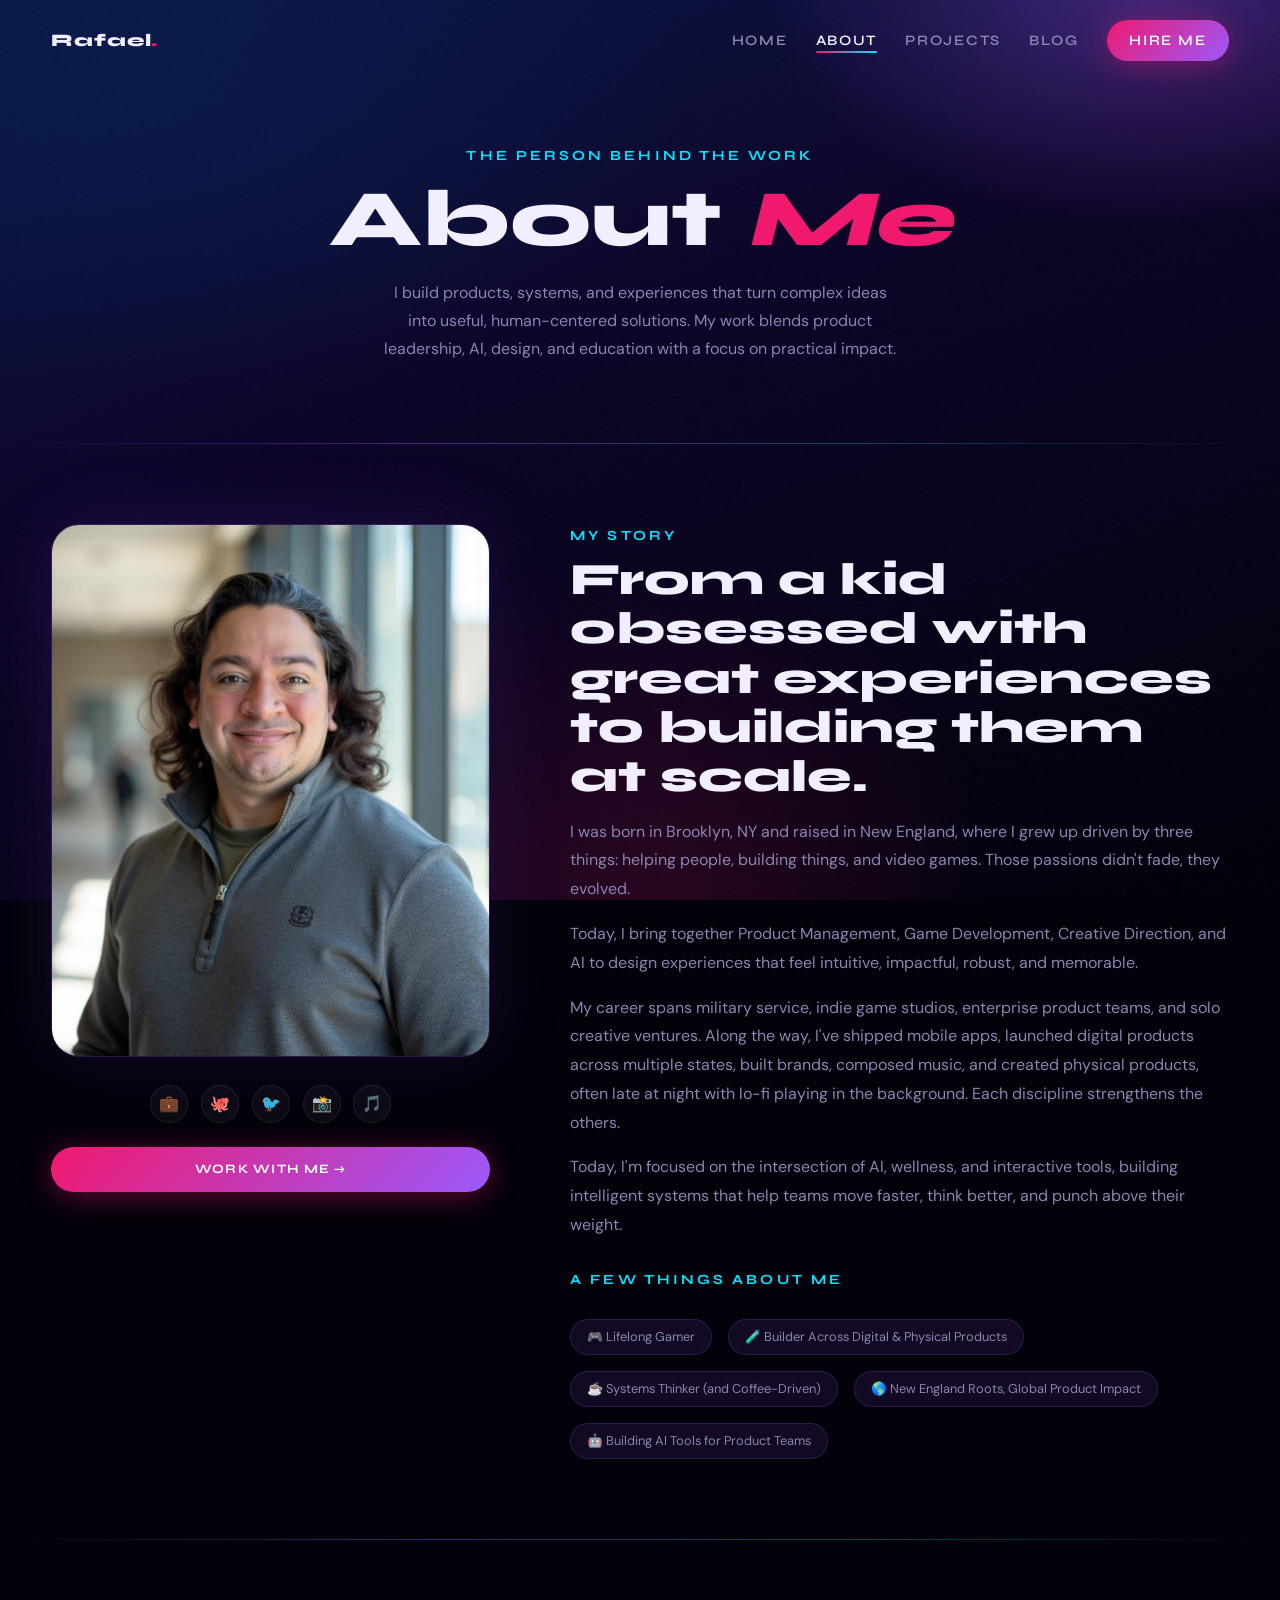
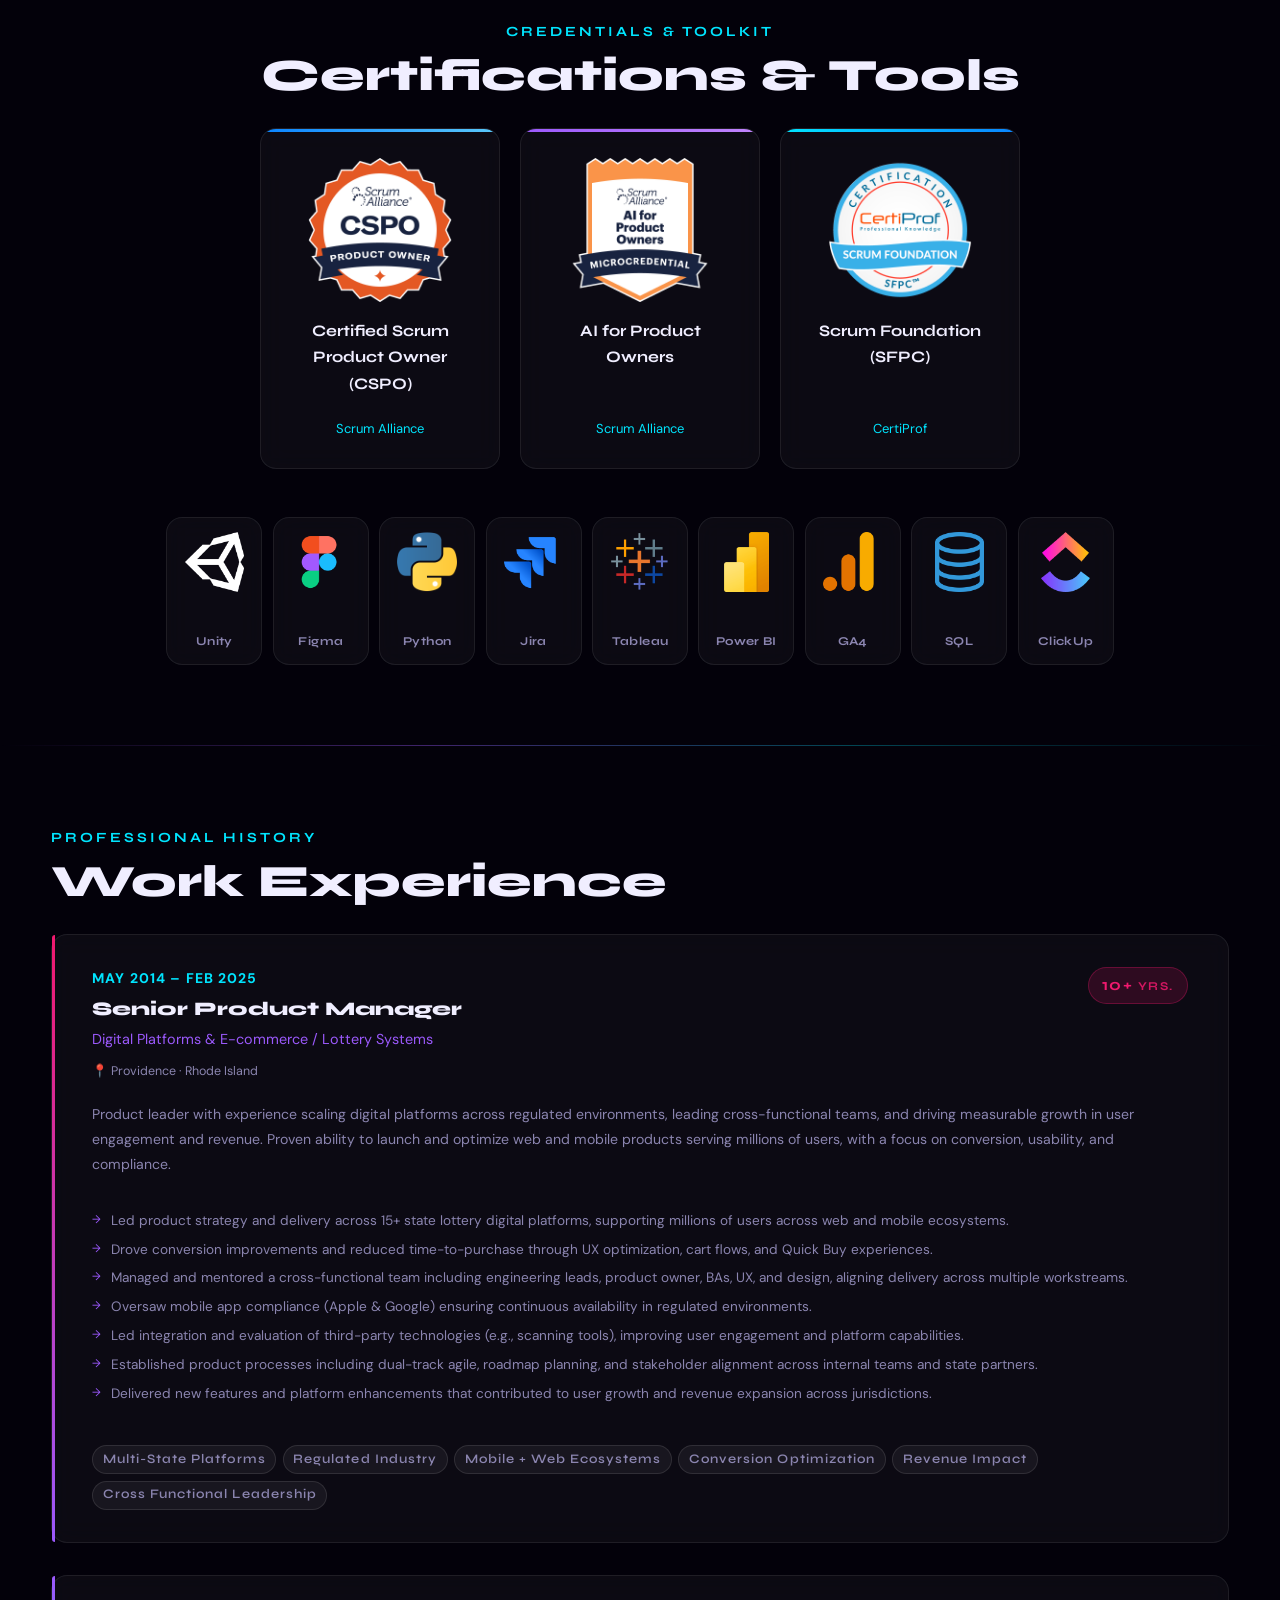
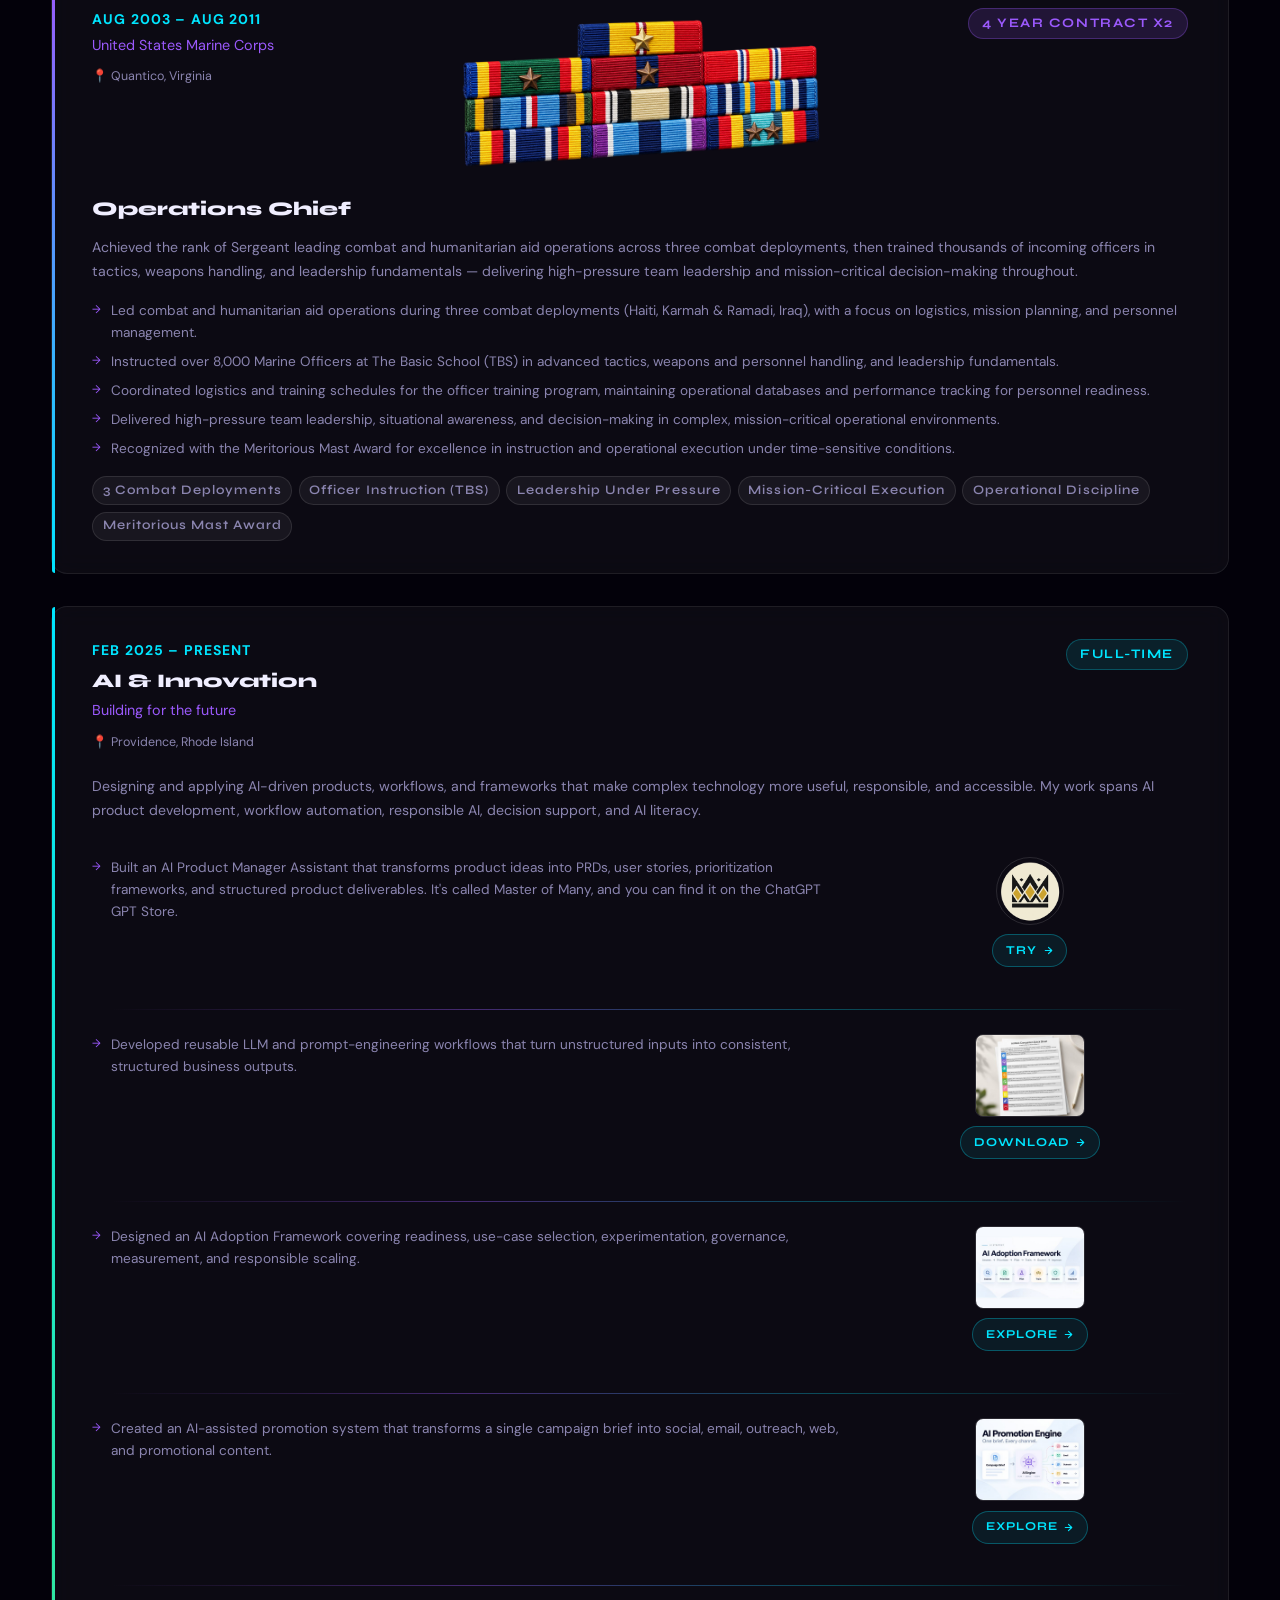
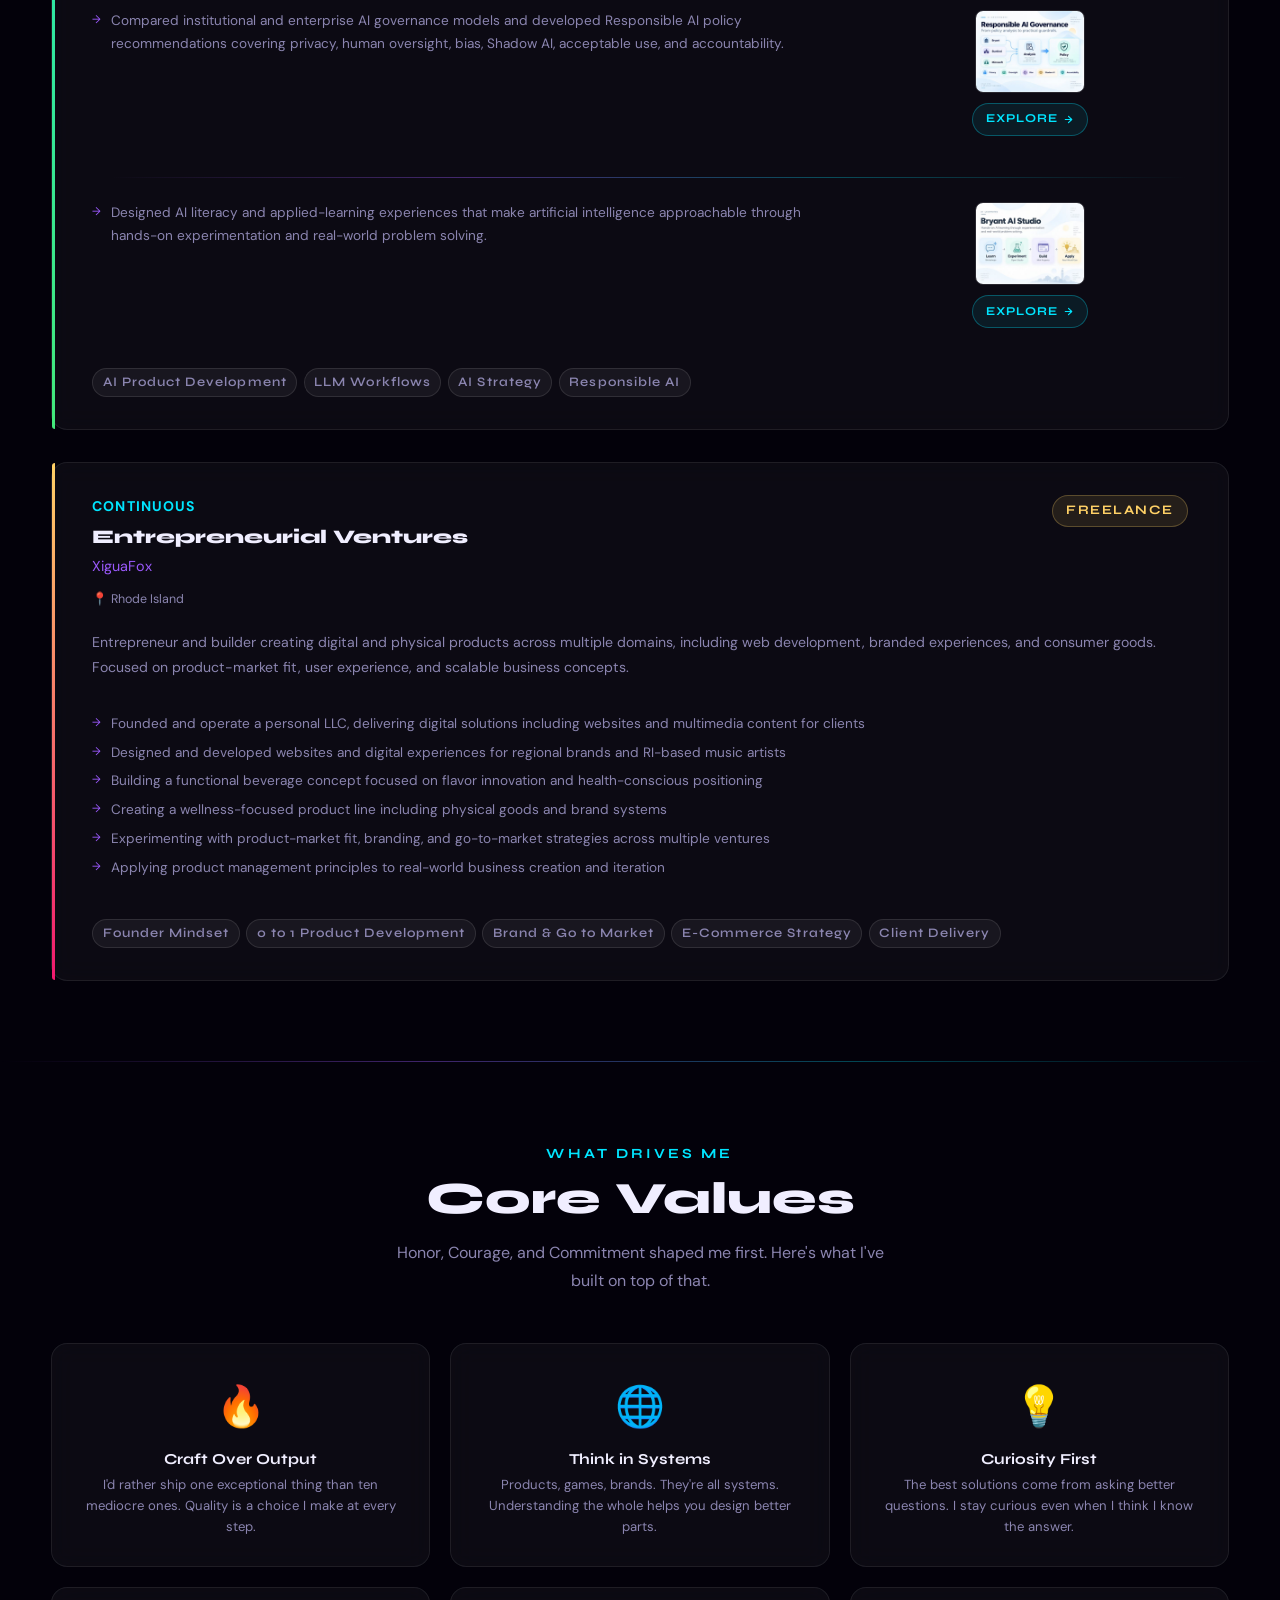
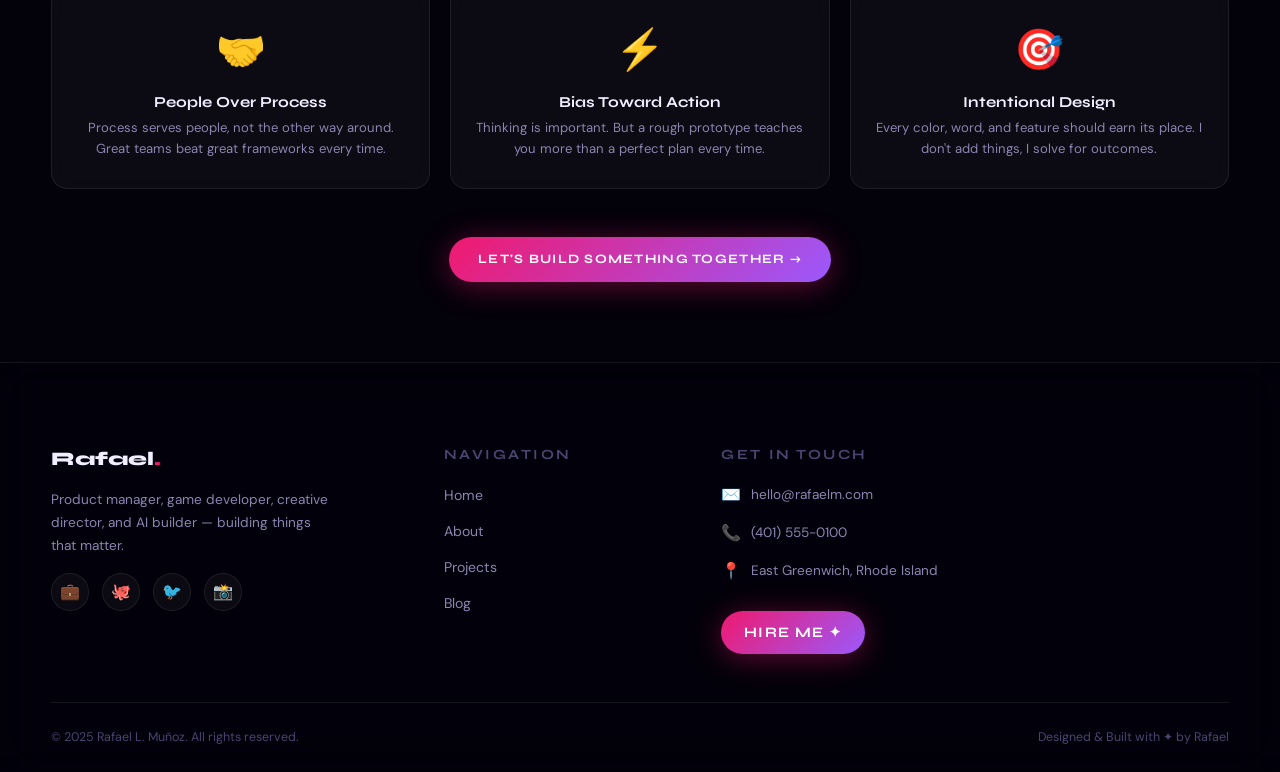
==== about.html @ 37398525 "About page: add Bryant AI Studio thumbnail to the final AI & Innovation bullet Completes the visual " ====
<!DOCTYPE html>
<html lang="en">
<head>
  <meta charset="UTF-8" />
  <meta name="viewport" content="width=device-width, initial-scale=1.0" />
  <title>About — Rafael L. Muñoz</title>
  <link rel="preconnect" href="https://fonts.googleapis.com" />
  <link rel="preconnect" href="https://fonts.gstatic.com" crossorigin />
  <link rel="stylesheet" href="styles.css" />
  <style>
    /* ── Bio layout ───────────────────────────────────────── */
    .bio-grid {
      display: grid;
      grid-template-columns: 1fr 1.5fr;
      gap: var(--sp-xl);
      align-items: start;
    }
    .bio-sticky { position: sticky; top: 100px; }
    .bio-photo {
      border-radius: var(--radius-lg);
      overflow: hidden;
      border: 1px solid rgba(155,89,252,0.25);
      box-shadow: 0 0 80px rgba(155,89,252,0.12);
      margin-bottom: var(--sp-md);
    }
    .bio-photo img { width: 100%; object-fit: cover; display: block; }
    .bio-social { display: flex; gap: .8rem; justify-content: center; flex-wrap: wrap; }

    /* ── Values grid ─────────────────────────────────────── */
    .values-grid {
      display: grid;
      grid-template-columns: repeat(3, 1fr);
      gap: 1.25rem;
      margin-top: var(--sp-lg);
    }
    .value-card {
      background: var(--card-bg);
      border: 1px solid var(--card-border);
      border-radius: var(--radius-md);
      padding: 1.8rem 1.5rem;
      text-align: center;
      backdrop-filter: blur(12px);
      transition: all var(--transition);
    }
    .value-card:hover {
      transform: translateY(-6px);
      border-color: rgba(0,229,255,0.3);
      box-shadow: 0 20px 50px rgba(0,0,0,0.35);
    }
    .value-icon  { font-size: 2.5rem; margin-bottom: .75rem; display: block; }
    .value-title { font-family: var(--font-display); font-size: .95rem; font-weight: 700; margin-bottom: .4rem; }
    .value-desc  { font-size: .82rem; color: var(--text-muted); line-height: 1.6; }

    /* ── Fun facts ───────────────────────────────────────── */
    .facts-row { display: flex; gap: 1rem; flex-wrap: wrap; margin-top: var(--sp-md); }
    .fact-pill {
      display: inline-flex; align-items: center; gap: .5rem;
      background: rgba(155,89,252,0.1); border: 1px solid rgba(155,89,252,0.2);
      border-radius: var(--radius-xl); padding: .4rem 1rem;
      font-size: .8rem; color: var(--text-muted); transition: all var(--transition);
    }
    .fact-pill:hover { background: rgba(155,89,252,0.2); color: var(--text-primary); transform: translateY(-2px); }

    /* ── Experience cards ────────────────────────────────── */
    .exp-list { display: flex; flex-direction: column; gap: 2rem; }
    .exp-card {
      background: var(--card-bg); border: 1px solid var(--card-border);
      border-radius: var(--radius-md); padding: 2rem 2.5rem;
      backdrop-filter: blur(12px); transition: all var(--transition);
      display: grid; grid-template-columns: 1fr; gap: 1rem;
      position: relative;
    }
    .exp-card::before {
      content: '';
      position: absolute; left: 0; top: 0; bottom: 0; width: 3px;
      background: var(--exp-accent, linear-gradient(to bottom, var(--accent-violet), var(--accent-cyan)));
      border-radius: 3px 0 0 3px;
    }
    .exp-card:hover { transform: translateX(8px); border-color: rgba(155,89,252,.35); box-shadow: 0 16px 50px rgba(0,0,0,.4); }
    /* Operations Chief card only: period/company/location, the ribbon
       rack photo, and the term pill sit in one 3-column row (all top-
       aligned) so the ribbon image nests tightly between the two text
       corners instead of floating in its own full-width row with empty
       space around it. Role/desc/bullets/tags follow below, full width. */
    .exp-meta-top {
      grid-column: 1 / -1;
      display: grid; grid-template-columns: 1fr auto 1fr;
      align-items: flex-start; gap: 1.5rem;
    }
    .exp-meta-top .exp-meta-left { gap: .2rem; }
    .exp-meta-top .exp-military-image {
      display: flex; justify-content: center;
    }
    .exp-meta-top .exp-military-image img { max-width: 380px; width: 100%; height: auto; }
    .exp-meta-top .exp-type { justify-self: end; }
    .exp-meta-bottom { grid-column: 1 / -1; }
    .exp-meta-left { display: flex; flex-direction: column; gap: .3rem; }
    .exp-period {
      font-family: var(--font-body); font-size: .875rem; font-weight: 700;
      letter-spacing: .08em; text-transform: uppercase; color: var(--accent-cyan);
    }
    .exp-role    { font-family: var(--font-display); font-size: 1.2rem; font-weight: 800; margin: .2rem 0; }
    .exp-company { font-size: .9rem; color: var(--accent-violet); margin-bottom: .3rem; }
    .exp-location{ font-size: .78rem; color: var(--text-muted); }
    /* Absolutely positioned (not a grid column) so the meta/desc/bullet
       text below it can use the card's FULL width instead of a 2nd
       "auto" column permanently reserving space for this pill down the
       entire height of the card. */
    .exp-type {
      font-family: var(--font-display); font-size: .8125rem; font-weight: 700;
      letter-spacing: .12em; text-transform: uppercase; padding: .25rem .8rem;
      border-radius: var(--radius-xl); white-space: nowrap; height: fit-content;
      position: absolute; top: 2rem; right: 2.5rem;
    }
    /* Operations Chief's pill stays a normal grid item inside its own
       3-column header row, not plucked out to the card's corner. */
    .exp-meta-top .exp-type { position: static; }
    /* Tenure pill: make the number read as the headline, the unit as a
       caption — absolute sizes (not em) so the unit never drops below
       the site's 12px floor regardless of the pill's own base size. */
    .exp-type-num  { font-size: 1rem; }
    .exp-type-unit { font-size: .75rem; opacity: .85; }
    .exp-desc    { font-size: .88rem; color: var(--text-muted); line-height: 1.75; margin: 1rem 0; }
    .exp-bullets { margin: .8rem 0; }
    .exp-bullets li {
      font-size: .85rem; color: var(--text-muted); line-height: 1.65;
      padding-left: 1.2rem; position: relative; margin-bottom: .4rem;
    }
    .exp-bullets li::before { content: '→'; position: absolute; left: 0; color: var(--accent-violet); font-size: .7rem; }
    /* Inline visual proof-point under a bullet — logo + a "try it" link,
       for breaking up long text-only lists with something tangible. */
    .bullet-promo {
      display: flex; align-items: center; gap: .6rem;
      margin: .6rem 0 .2rem;
    }
    .bullet-promo-logo {
      width: 68px; height: 68px; border-radius: 50%;
      object-fit: cover; flex-shrink: 0;
      border: 1px solid rgba(255,255,255,.12);
    }
    /* Rectangular document/resource preview, vs. the circular app logo above. */
    .bullet-promo-thumb {
      width: 110px; height: auto; border-radius: var(--radius-sm, 8px);
      object-fit: cover; flex-shrink: 0;
      border: 1px solid rgba(255,255,255,.12);
    }
    .bullet-promo-link {
      display: inline-flex; align-items: center; gap: .35rem;
      font-family: var(--font-display); font-size: .75rem; font-weight: 700;
      letter-spacing: .08em; text-transform: uppercase; color: var(--accent-cyan);
      padding: .35rem .8rem; border-radius: var(--radius-xl);
      border: 1px solid rgba(0,229,255,.3); background: rgba(0,229,255,.08);
      transition: all var(--transition);
    }
    .bullet-promo-link:hover { background: rgba(0,229,255,.18); gap: .55rem; border-color: rgba(0,229,255,.5); }
    .bullet-promo-link svg { width: 11px; height: 11px; flex-shrink: 0; }
    /* Same fading gradient line used between the page-hero and the next
       section — reused here to close out a visual bullet before the
       next plain one starts. */
    .bullet-divider {
      height: 1px; border: none; margin: 1.1rem 0 1.1rem;
      background: linear-gradient(90deg, transparent, rgba(155,89,252,0.4), rgba(0,229,255,0.3), transparent);
    }
    /* Trial layout: bullet text in a ~70% left column, image + CTA in a
       ~30% right column, instead of the promo stacking below the text.
       .bullet-divider still spans the full width beneath both columns. */
    .bullet-split {
      display: grid; grid-template-columns: 7fr 3fr;
      gap: 1.5rem; align-items: start;
    }
    /* Grid resolves the arrow marker's "auto" position differently than
       the plain block bullets (it drifts toward the row's vertical
       center) — pin it back to the top so it sits at the first line,
       matching every other bullet. */
    .bullet-split::before { top: 0; }
    .bullet-split .bullet-promo {
      flex-direction: column; align-items: center; text-align: center;
      margin: 0;
    }
    .bullet-split .bullet-divider { grid-column: 1 / -1; }
    @media (max-width: 700px) {
      .bullet-split { grid-template-columns: 1fr; }
      .bullet-split .bullet-promo { flex-direction: row; text-align: left; margin: .6rem 0 .2rem; }
    }
    .exp-tags { display: flex; flex-wrap: wrap; gap: .4rem; margin-top: 1rem; }
    .exp-tag {
      font-size: .8125rem; font-family: var(--font-display); font-weight: 600; letter-spacing: .08em;
      padding: .18rem .6rem; border-radius: var(--radius-xl);
      background: rgba(255,255,255,.05); border: 1px solid rgba(255,255,255,.1); color: var(--text-muted);
    }

    /* ── Certifications & Tools ──────────────────────────── */
    .cert-grid {
      display: grid;
      grid-template-columns: repeat(3, 1fr);
      gap: 1.25rem;
      max-width: 760px;
      margin: 0 auto var(--sp-lg);
    }
    .cert-card {
      background: var(--card-bg); border: 1px solid var(--card-border);
      border-radius: var(--radius-md); padding: 1.8rem;
      backdrop-filter: blur(12px); transition: all var(--transition);
      position: relative; overflow: hidden;
      display: flex; flex-direction: column; align-items: center; text-align: center;
    }
    .cert-card::after {
      content: ''; position: absolute; top: 0; left: 0; right: 0; height: 3px;
      background: var(--cert-color, linear-gradient(90deg, var(--accent-pink), var(--accent-violet)));
    }
    .cert-card:hover { transform: translateY(-6px); border-color: rgba(155,89,252,.35); box-shadow: 0 20px 50px rgba(0,0,0,.4); }
    .cert-issuer-logo {
      width: 144px; height: 144px;
      display: flex; align-items: center; justify-content: center;
      margin: 0 auto 1rem;
    }
    .cert-issuer-logo img { width: 100%; height: 100%; object-fit: contain; }
    .cert-name   { font-family: var(--font-display); font-size: 1rem; font-weight: 700; margin-bottom: .3rem; }
    .cert-issuer { font-size: .8125rem; color: var(--accent-cyan); margin-top: auto; padding-top: 1rem; }

    /* Thin tiles that all sit on one row at desktop widths — auto-fit
       packs as many as the container allows, so this keeps working if
       more tools are added later instead of a hardcoded column count.
       Narrower left/right padding + a taller min-height reads as a
       slim rounded rectangle rather than a rounded square. Icon pins
       to the top and the name pins to the bottom (flex space-between)
       so every tile lines up the same way regardless of label length. */
    .tools-grid { display: grid; grid-template-columns: repeat(auto-fit, minmax(72px, 96px)); gap: .65rem; justify-content: center; }
    .tool-item {
      background: var(--card-bg); border: 1px solid var(--card-border);
      border-radius: var(--radius-md); padding: .9rem .3rem;
      text-align: center; backdrop-filter: blur(12px);
      transition: all var(--transition); cursor: default;
      display: flex; flex-direction: column; align-items: center; justify-content: space-between;
      min-height: 148px;
    }
    .tool-item:hover { transform: translateY(-5px); border-color: rgba(155,89,252,.35); box-shadow: 0 12px 30px rgba(0,0,0,.35); }
    .tool-icon { font-size: 3.75rem; display: block; }
    .tool-icon-img { width: 3.75rem; height: 3.75rem; object-fit: contain; display: block; }
    /* Unity's mark ships pure black — invert it so it reads on the dark card. */
    .tool-icon-invert { filter: invert(1); }
    .tool-name { font-family: var(--font-display); font-size: .75rem; font-weight: 700; letter-spacing: .03em; color: var(--text-muted); line-height: 1.3; }

    /* ── Responsive ──────────────────────────────────────── */
    @media (max-width: 900px) {
      .bio-grid    { grid-template-columns: 1fr; }
      .bio-sticky  { position: static; }
      .values-grid { grid-template-columns: repeat(2,1fr); }
      .exp-card    { grid-template-columns: 1fr; }
      /* The pill is a sibling AFTER the (very long) meta block in the
         markup, so collapsing to 1 column would otherwise push it all
         the way below the bullets/tags — reorder it back to the top
         so it stays visible without scrolling through the whole card. */
      .exp-card > .exp-type { position: static; order: -1; margin-bottom: .75rem; }
      .exp-meta-top { grid-template-columns: 1fr; }
      .exp-meta-top .exp-type { justify-self: start; }
    }
    @media (max-width: 600px) {
      .values-grid { grid-template-columns: 1fr; }
      .exp-card    { padding: 1.5rem; }
      .cert-grid   { grid-template-columns: 1fr; }
    }
  </style>
</head>
<body>

<!-- ── Shared nav injected by nav.js ── -->
<div id="site-nav"></div>


<!-- PAGE HERO -->
<div class="page-hero container" data-reveal>
  <p class="section-label">The Person Behind the Work</p>
  <h1 class="page-hero-title display">About <em style="color:var(--accent-pink);">Me</em></h1>
  <p style="color:var(--text-muted);max-width:520px;margin:1rem auto 0;font-size:1rem;line-height:1.75;">
    I build products, systems, and experiences that turn complex ideas into useful, human-centered solutions. My work blends product leadership, AI, design, and education with a focus on practical impact.
  </p>
</div>

<hr class="divider" />

<!-- BIO SECTION -->
<section>
  <div class="container">
    <div class="bio-grid">

      <div class="bio-sticky" data-reveal="left">
        <div class="bio-photo">
          <img src="Lee.jpeg" alt="Rafael L. Muñoz" loading="lazy" />
        </div>
        <div class="bio-social">
          <a href="#" class="social-link" title="LinkedIn">💼</a>
          <a href="#" class="social-link" title="GitHub">🐙</a>
          <a href="#" class="social-link" title="Twitter">🐦</a>
          <a href="#" class="social-link" title="Instagram">📸</a>
          <a href="#" class="social-link" title="Spotify">🎵</a>
        </div>
        <div style="margin-top:1.5rem;">
          <a href="contact.html" class="btn btn-primary" style="width:100%;justify-content:center;">
            Work With Me →
          </a>
        </div>
      </div>

      <div data-reveal="right">
        <p class="section-label">My Story</p>
        <h2 class="section-title display" style="margin-bottom:var(--sp-sm);">From a kid obsessed with great experiences to building them at scale.</h2>

        <p style="color:var(--text-muted);line-height:1.8;margin-bottom:1rem;">
          I was born in Brooklyn, NY and raised in New England, where I grew up driven by three things: helping people, building things, and video games. Those passions didn't fade, they evolved.
        </p>
        <p style="color:var(--text-muted);line-height:1.8;margin-bottom:1rem;">
          Today, I bring together Product Management, Game Development, Creative Direction, and AI to design experiences that feel intuitive, impactful, robust, and memorable.
        </p>
        <p style="color:var(--text-muted);line-height:1.8;margin-bottom:1rem;">
          My career spans military service, indie game studios, enterprise product teams, and solo creative ventures. Along the way, I've shipped mobile apps, launched digital products across multiple states, built brands, composed music, and created physical products, often late at night with lo-fi playing in the background. Each discipline strengthens the others.
        </p>
        <p style="color:var(--text-muted);line-height:1.8;margin-bottom:var(--sp-md);">
          Today, I'm focused on the intersection of AI, wellness, and interactive tools, building intelligent systems that help teams move faster, think better, and punch above their weight.
        </p>

        <p class="section-label" style="margin-bottom:.75rem;">A Few Things About Me</p>
        <div class="facts-row">
          <span class="fact-pill">🎮 Lifelong Gamer</span>
          <span class="fact-pill">🧪 Builder Across Digital & Physical Products</span>
          <span class="fact-pill">☕ Systems Thinker (and Coffee-Driven)</span>
          <span class="fact-pill">🌎 New England Roots, Global Product Impact</span>
          <span class="fact-pill">🤖 Building AI Tools for Product Teams</span>
        </div>
      </div>

    </div>
  </div>
</section>

<hr class="divider" />

<!-- CERTIFICATIONS & TOOLS -->
<section>
  <div class="container">
    <div style="text-align:center; margin-bottom:var(--sp-md);" data-reveal>
      <p class="section-label">Credentials & Toolkit</p>
      <h2 class="section-title display">Certifications &amp; Tools</h2>
    </div>

    <div class="cert-grid">
      <div class="cert-card" style="--cert-color: linear-gradient(90deg,#0a84ff,#5ac8fa);" data-reveal>
        <div class="cert-issuer-logo"><img src="badge-cspo.webp" alt="Certified Scrum Product Owner badge" loading="lazy" /></div>
        <p class="cert-name display">Certified Scrum Product Owner (CSPO)</p>
        <p class="cert-issuer">Scrum Alliance</p>
      </div>
      <div class="cert-card" style="--cert-color: linear-gradient(90deg,#9b59fc,#c084fc);" data-reveal data-delay="1">
        <div class="cert-issuer-logo"><img src="badge-ai-for-product-owners.png" alt="AI for Product Owners microcredential badge" loading="lazy" /></div>
        <p class="cert-name display">AI for Product Owners</p>
        <p class="cert-issuer">Scrum Alliance</p>
      </div>
      <div class="cert-card" style="--cert-color: linear-gradient(90deg,#00e5ff,#0a84ff);" data-reveal data-delay="2">
        <div class="cert-issuer-logo"><img src="badge-sfpc.png" alt="Scrum Foundation Professional Certification badge" loading="lazy" /></div>
        <p class="cert-name display">Scrum Foundation (SFPC)</p>
        <p class="cert-issuer">CertiProf</p>
      </div>
    </div>

    <div class="tools-grid">
      <div class="tool-item" data-reveal data-delay="1"><img class="tool-icon-img tool-icon-invert" src="logo-unity.png" alt="Unity logo" loading="lazy" /><p class="tool-name">Unity</p></div>
      <div class="tool-item" data-reveal data-delay="2"><img class="tool-icon-img" src="logo-figma.png" alt="Figma logo" loading="lazy" /><p class="tool-name">Figma</p></div>
      <div class="tool-item" data-reveal data-delay="3"><img class="tool-icon-img" src="logo-python.webp" alt="Python logo" loading="lazy" /><p class="tool-name">Python</p></div>
      <div class="tool-item" data-reveal data-delay="1"><img class="tool-icon-img" src="logo-jira.png" alt="Jira logo" loading="lazy" /><p class="tool-name">Jira</p></div>
      <div class="tool-item" data-reveal data-delay="2"><img class="tool-icon-img" src="logo-tableau.png" alt="Tableau logo" loading="lazy" /><p class="tool-name">Tableau</p></div>
      <div class="tool-item" data-reveal data-delay="3"><img class="tool-icon-img" src="logo-powerbi.png" alt="Power BI logo" loading="lazy" /><p class="tool-name">Power BI</p></div>
      <div class="tool-item" data-reveal data-delay="1"><img class="tool-icon-img" src="logo-ga.png" alt="Google Analytics logo" loading="lazy" /><p class="tool-name">GA4</p></div>
      <div class="tool-item" data-reveal data-delay="2"><img class="tool-icon-img" src="logo-sql.png" alt="SQL logo" loading="lazy" /><p class="tool-name">SQL</p></div>
      <div class="tool-item" data-reveal data-delay="3"><img class="tool-icon-img" src="logo-clickup.png" alt="ClickUp logo" loading="lazy" /><p class="tool-name">ClickUp</p></div>
    </div>
  </div>
</section>

<hr class="divider" />

<!-- WORK HISTORY -->
<section>
  <div class="container">
    <div style="margin-bottom:var(--sp-md);" data-reveal>
      <p class="section-label">Professional History</p>
      <h2 class="section-title display">Work Experience</h2>
    </div>
    <div class="exp-list">

      <div class="exp-card" style="--exp-accent:linear-gradient(to bottom,var(--accent-pink),var(--accent-violet));" data-reveal>
        <div class="exp-meta-left">
          <p class="exp-period">May 2014 – Feb 2025</p>
          <h3 class="exp-role display">Senior Product Manager</h3>
          <p class="exp-company">Digital Platforms & E-commerce / Lottery Systems</p>
          <p class="exp-location">📍 Providence · Rhode Island</p>
          <p class="exp-desc">Product leader with experience scaling digital platforms across regulated environments, leading cross-functional teams, and driving measurable growth in user engagement and revenue. Proven ability to launch and optimize web and mobile products serving millions of users, with a focus on conversion, usability, and compliance.</p>
          <ul class="exp-bullets">
            <li>Led product strategy and delivery across 15+ state lottery digital platforms, supporting millions of users across web and mobile ecosystems.</li>
            <li>Drove conversion improvements and reduced time-to-purchase through UX optimization, cart flows, and Quick Buy experiences.</li>
            <li>Managed and mentored a cross-functional team including engineering leads, product owner, BAs, UX, and design, aligning delivery across multiple workstreams.</li>
            <li>Oversaw mobile app compliance (Apple & Google) ensuring continuous availability in regulated environments.</li>
            <li>Led integration and evaluation of third-party technologies (e.g., scanning tools), improving user engagement and platform capabilities.</li>
            <li>Established product processes including dual-track agile, roadmap planning, and stakeholder alignment across internal teams and state partners.</li>
            <li>Delivered new features and platform enhancements that contributed to user growth and revenue expansion across jurisdictions.</li>
          </ul>
          <div class="exp-tags"><span class="exp-tag">Multi-State Platforms</span><span class="exp-tag">Regulated Industry</span><span class="exp-tag">Mobile + Web Ecosystems</span><span class="exp-tag">Conversion Optimization</span><span class="exp-tag">Revenue Impact</span><span class="exp-tag">Cross Functional Leadership</span></div>
        </div>
        <span class="exp-type" style="background:rgba(240,25,110,.15);border:1px solid rgba(240,25,110,.3);color:var(--accent-pink);"><span class="exp-type-num">10+</span> <span class="exp-type-unit">Yrs.</span></span>
      </div>

      <div class="exp-card" style="--exp-accent:linear-gradient(to bottom,var(--accent-violet),var(--accent-cyan));" data-reveal>
        <div class="exp-meta-top">
          <div class="exp-meta-left">
            <p class="exp-period">Aug 2003 – Aug 2011</p>
            <p class="exp-company">United States Marine Corps</p>
            <p class="exp-location">📍 Quantico, Virginia</p>
          </div>
          <div class="exp-military-image">
            <img src="military-ribbons.png" alt="Rafael's U.S. Marine Corps military ribbon rack, including Meritorious Mast, Combat Action, and Humanitarian Service ribbons" loading="lazy" />
          </div>
          <span class="exp-type" style="background:rgba(155,89,252,.15);border:1px solid rgba(155,89,252,.3);color:var(--accent-violet);">4 Year Contract x2</span>
        </div>
        <div class="exp-meta-bottom">
          <h3 class="exp-role display">Operations Chief</h3>
          <p class="exp-desc">Achieved the rank of Sergeant leading combat and humanitarian aid operations across three combat deployments, then trained thousands of incoming officers in tactics, weapons handling, and leadership fundamentals — delivering high-pressure team leadership and mission-critical decision-making throughout.</p>
          <ul class="exp-bullets">
            <li>Led combat and humanitarian aid operations during three combat deployments (Haiti, Karmah & Ramadi, Iraq), with a focus on logistics, mission planning, and personnel management.</li>
            <li>Instructed over 8,000 Marine Officers at The Basic School (TBS) in advanced tactics, weapons and personnel handling, and leadership fundamentals.</li>
            <li>Coordinated logistics and training schedules for the officer training program, maintaining operational databases and performance tracking for personnel readiness.</li>
            <li>Delivered high-pressure team leadership, situational awareness, and decision-making in complex, mission-critical operational environments.</li>
            <li>Recognized with the Meritorious Mast Award for excellence in instruction and operational execution under time-sensitive conditions.</li>
          </ul>
          <div class="exp-tags"><span class="exp-tag">3 Combat Deployments</span><span class="exp-tag">Officer Instruction (TBS)</span><span class="exp-tag">Leadership Under Pressure</span><span class="exp-tag">Mission-Critical Execution</span><span class="exp-tag">Operational Discipline</span><span class="exp-tag">Meritorious Mast Award</span></div>
        </div>
      </div>

      <div class="exp-card" style="--exp-accent:linear-gradient(to bottom,var(--accent-cyan),#43e97b);" data-reveal>
        <div class="exp-meta-left">
          <p class="exp-period">Feb 2025 – Present</p>
          <h3 class="exp-role display">AI & Innovation</h3>
          <p class="exp-company">Building for the future</p>
          <p class="exp-location">📍 Providence, Rhode Island</p>
          <p class="exp-desc">Designing and applying AI-driven products, workflows, and frameworks that make complex technology more useful, responsible, and accessible. My work spans AI product development, workflow automation, responsible AI, decision support, and AI literacy.</p>
          <ul class="exp-bullets">
            <li class="bullet-split">
              <div class="bullet-text">Built an AI Product Manager Assistant that transforms product ideas into PRDs, user stories, prioritization frameworks, and structured product deliverables. It's called Master of Many, and you can find it on the ChatGPT GPT Store.</div>
              <div class="bullet-promo">
                <img src="master-of-many-logo.png" alt="Master of Many GPT logo" class="bullet-promo-logo" loading="lazy" />
                <a href="https://chatgpt.com/g/g-69d7c0510b5481919bd9912ae683f93d-master-of-many" target="_blank" rel="noopener" class="bullet-promo-link">
                  Try
                  <svg width="11" height="11" viewBox="0 0 24 24" fill="none" stroke="currentColor" stroke-width="2.5" stroke-linecap="round" stroke-linejoin="round"><path d="M5 12h14M12 5l7 7-7 7"/></svg>
                </a>
              </div>
              <hr class="bullet-divider" />
            </li>
            <li class="bullet-split">
              <div class="bullet-text">Developed reusable LLM and prompt-engineering workflows that turn unstructured inputs into consistent, structured business outputs.</div>
              <div class="bullet-promo">
                <img src="ai-work-companion-quick-sheet.jpg" alt="AI Work Companion Quick Sheet preview" class="bullet-promo-thumb" loading="lazy" />
                <a href="https://drive.google.com/uc?export=download&amp;id=1ZQyxLcT3W8QTBll3tqkaOZ-vErI2G4yg" class="bullet-promo-link">
                  Download
                  <svg width="11" height="11" viewBox="0 0 24 24" fill="none" stroke="currentColor" stroke-width="2.5" stroke-linecap="round" stroke-linejoin="round"><path d="M5 12h14M12 5l7 7-7 7"/></svg>
                </a>
              </div>
              <hr class="bullet-divider" />
            </li>
            <li class="bullet-split">
              <div class="bullet-text">Designed an AI Adoption Framework covering readiness, use-case selection, experimentation, governance, measurement, and responsible scaling.</div>
              <div class="bullet-promo">
                <img src="ai-adoption-framework-thumb.jpg" alt="AI Adoption Framework diagram: Assess, Prioritize, Pilot, Train, Govern, Improve" class="bullet-promo-thumb" loading="lazy" />
                <span class="bullet-promo-link" aria-disabled="true">
                  Explore
                  <svg width="11" height="11" viewBox="0 0 24 24" fill="none" stroke="currentColor" stroke-width="2.5" stroke-linecap="round" stroke-linejoin="round"><path d="M5 12h14M12 5l7 7-7 7"/></svg>
                </span>
              </div>
              <hr class="bullet-divider" />
            </li>
            <li class="bullet-split">
              <div class="bullet-text">Created an AI-assisted promotion system that transforms a single campaign brief into social, email, outreach, web, and promotional content.</div>
              <div class="bullet-promo">
                <img src="ai-promotion-engine-thumb.jpg" alt="AI Promotion Engine diagram: one campaign brief fans out to Social, Email, Outreach, Web, and Promo" class="bullet-promo-thumb" loading="lazy" />
                <span class="bullet-promo-link" aria-disabled="true">
                  Explore
                  <svg width="11" height="11" viewBox="0 0 24 24" fill="none" stroke="currentColor" stroke-width="2.5" stroke-linecap="round" stroke-linejoin="round"><path d="M5 12h14M12 5l7 7-7 7"/></svg>
                </span>
              </div>
              <hr class="bullet-divider" />
            </li>
            <li class="bullet-split">
              <div class="bullet-text">Compared institutional and enterprise AI governance models and developed Responsible AI policy recommendations covering privacy, human oversight, bias, Shadow AI, acceptable use, and accountability.</div>
              <div class="bullet-promo">
                <img src="responsible-ai-governance-thumb.jpg" alt="Responsible AI Governance diagram: Bryant, Stanford, and Microsoft sources feed Analysis, which produces Policy recommendations" class="bullet-promo-thumb" loading="lazy" />
                <span class="bullet-promo-link" aria-disabled="true">
                  Explore
                  <svg width="11" height="11" viewBox="0 0 24 24" fill="none" stroke="currentColor" stroke-width="2.5" stroke-linecap="round" stroke-linejoin="round"><path d="M5 12h14M12 5l7 7-7 7"/></svg>
                </span>
              </div>
              <hr class="bullet-divider" />
            </li>
            <li class="bullet-split">
              <div class="bullet-text">Designed AI literacy and applied-learning experiences that make artificial intelligence approachable through hands-on experimentation and real-world problem solving.</div>
              <div class="bullet-promo">
                <img src="bryant-ai-studio-thumb.jpg" alt="Bryant AI Studio diagram: Learn, Experiment, Build, Apply" class="bullet-promo-thumb" loading="lazy" />
                <span class="bullet-promo-link" aria-disabled="true">
                  Explore
                  <svg width="11" height="11" viewBox="0 0 24 24" fill="none" stroke="currentColor" stroke-width="2.5" stroke-linecap="round" stroke-linejoin="round"><path d="M5 12h14M12 5l7 7-7 7"/></svg>
                </span>
              </div>
            </li>
          </ul>
          <div class="exp-tags"><span class="exp-tag">AI Product Development</span><span class="exp-tag">LLM Workflows</span><span class="exp-tag">AI Strategy</span><span class="exp-tag">Responsible AI</span></div>
        </div>
        <span class="exp-type" style="background:rgba(0,229,255,.1);border:1px solid rgba(0,229,255,.25);color:var(--accent-cyan);">Full-Time</span>
      </div>

      <div class="exp-card" style="--exp-accent:linear-gradient(to bottom,#ffd166,var(--accent-pink));" data-reveal>
        <div class="exp-meta-left">
          <p class="exp-period">Continuous</p>
          <h3 class="exp-role display">Entrepreneurial Ventures</h3>
          <p class="exp-company">XiguaFox</p>
          <p class="exp-location">📍 Rhode Island</p>
          <p class="exp-desc">Entrepreneur and builder creating digital and physical products across multiple domains, including web development, branded experiences, and consumer goods. Focused on product-market fit, user experience, and scalable business concepts.</p>
          <ul class="exp-bullets">
            <li>Founded and operate a personal LLC, delivering digital solutions including websites and multimedia content for clients</li>
            <li>Designed and developed websites and digital experiences for regional brands and RI-based music artists</li>
            <li>Building a functional beverage concept focused on flavor innovation and health-conscious positioning</li>
            <li>Creating a wellness-focused product line including physical goods and brand systems</li>
            <li>Experimenting with product-market fit, branding, and go-to-market strategies across multiple ventures</li>
            <li>Applying product management principles to real-world business creation and iteration</li>
          </ul>
          <div class="exp-tags"><span class="exp-tag">Founder Mindset</span><span class="exp-tag">0 to 1 Product Development</span><span class="exp-tag">Brand & Go to Market</span><span class="exp-tag">E-Commerce Strategy</span><span class="exp-tag">Client Delivery</span></div>
        </div>
        <span class="exp-type" style="background:rgba(255,209,102,.1);border:1px solid rgba(255,209,102,.25);color:var(--accent-gold);">Freelance</span>
      </div>

    </div>
  </div>
</section>

<hr class="divider" />

<!-- VALUES -->
<section>
  <div class="container">
    <div style="text-align:center;" data-reveal>
      <p class="section-label">What Drives Me</p>
      <h2 class="section-title display">Core Values</h2>
      <p style="color:var(--text-muted);max-width:520px;margin:1rem auto 0;font-size:1rem;line-height:1.75;">
        Honor, Courage, and Commitment shaped me first. Here's what I've built on top of that.
      </p>
    </div>
    <div class="values-grid">
      <div class="value-card" data-reveal data-delay="1">
        <span class="value-icon">🔥</span>
        <h3 class="value-title display">Craft Over Output</h3>
        <p class="value-desc">I'd rather ship one exceptional thing than ten mediocre ones. Quality is a choice I make at every step.</p>
      </div>
      <div class="value-card" data-reveal data-delay="2">
        <span class="value-icon">🌐</span>
        <h3 class="value-title display">Think in Systems</h3>
        <p class="value-desc">Products, games, brands. They're all systems. Understanding the whole helps you design better parts.</p>
      </div>
      <div class="value-card" data-reveal data-delay="3">
        <span class="value-icon">💡</span>
        <h3 class="value-title display">Curiosity First</h3>
        <p class="value-desc">The best solutions come from asking better questions. I stay curious even when I think I know the answer.</p>
      </div>
      <div class="value-card" data-reveal data-delay="1">
        <span class="value-icon">🤝</span>
        <h3 class="value-title display">People Over Process</h3>
        <p class="value-desc">Process serves people, not the other way around. Great teams beat great frameworks every time.</p>
      </div>
      <div class="value-card" data-reveal data-delay="2">
        <span class="value-icon">⚡</span>
        <h3 class="value-title display">Bias Toward Action</h3>
        <p class="value-desc">Thinking is important. But a rough prototype teaches you more than a perfect plan every time.</p>
      </div>
      <div class="value-card" data-reveal data-delay="3">
        <span class="value-icon">🎯</span>
        <h3 class="value-title display">Intentional Design</h3>
        <p class="value-desc">Every color, word, and feature should earn its place. I don't add things, I solve for outcomes.</p>
      </div>
    </div>
    <div style="text-align:center; margin-top:var(--sp-lg);" data-reveal>
      <a href="contact.html" class="btn btn-primary">Let's Build Something Together →</a>
    </div>
  </div>
</section>


<!-- ── Shared footer injected by nav.js ── -->
<div id="site-footer"></div>


<script src="nav.js"></script>
</body>
</html>
---- styles.css ----
/* ============================================================
   RAFAEL L. MUÑOZ — PORTFOLIO
   styles.css  |  Single source of truth for all pages
   ============================================================ */

/* ── Google Fonts ─────────────────────────────────────────── */
@import url('https://fonts.googleapis.com/css2?family=Syne:wght@400;600;700;800&family=DM+Sans:ital,wght@0,300;0,400;0,500;0,700;1,300&display=swap');

/* ── Design Tokens ────────────────────────────────────────── */
:root {
  /* Background gradient stops */
  --bg-deep:      #03010a;
  --bg-mid:       #0d0528;
  --bg-blue:      #0a1a4a;

  /* Accent palette */
  --accent-pink:  #f0196e;
  --accent-cyan:  #00e5ff;
  --accent-violet:#9b59fc;
  --accent-gold:  #ffd166;

  /* Text */
  --text-primary: #f0eeff;
  --text-muted:   #8b85b0;
  --text-dim:     #4a4470;

  /* Surfaces */
  --card-bg:      rgba(255,255,255,0.04);
  --card-border:  rgba(255,255,255,0.08);
  --glass:        rgba(13,5,40,0.6);

  /* Spacing scale */
  --sp-xs: 0.5rem;
  --sp-sm: 1rem;
  --sp-md: 1.75rem;
  --sp-lg: 3rem;
  --sp-xl: 5rem;

  /* Typography */
  --font-display: 'Syne', sans-serif;
  --font-body:    'DM Sans', sans-serif;

  /* Radii */
  --radius-sm:  8px;
  --radius-md: 16px;
  --radius-lg: 28px;
  --radius-xl: 48px;

  /* Transitions */
  --ease: cubic-bezier(0.4, 0, 0.2, 1);
  --transition: 0.35s var(--ease);
}

/* ── Reset & Base ─────────────────────────────────────────── */
*, *::before, *::after { box-sizing: border-box; margin: 0; padding: 0; }

html {
  scroll-behavior: smooth;
  font-size: 16px;
}

body {
  font-family: var(--font-body);
  background-color: var(--bg-deep);
  color: var(--text-primary);
  line-height: 1.65;
  overflow-x: hidden;
  -webkit-font-smoothing: antialiased;
}

/* ── Global Background ────────────────────────────────────── */
body::before {
  content: '';
  position: fixed;
  inset: 0;
  background:
    radial-gradient(ellipse 80% 60% at 10% 10%,  rgba(10,26,74,0.85)  0%, transparent 55%),
    radial-gradient(ellipse 60% 50% at 90% 0%,   rgba(155,89,252,0.35) 0%, transparent 50%),
    radial-gradient(ellipse 50% 70% at 50% 100%,  rgba(240,25,110,0.15) 0%, transparent 55%),
    linear-gradient(160deg, #0a1a4a 0%, #0d0528 40%, #03010a 100%);
  z-index: -2;
  pointer-events: none;
}

/* Noise overlay */
body::after {
  content: '';
  position: fixed;
  inset: 0;
  background-image: url("data:image/svg+xml,%3Csvg viewBox='0 0 256 256' xmlns='http://www.w3.org/2000/svg'%3E%3Cfilter id='n'%3E%3CfeTurbulence type='fractalNoise' baseFrequency='0.9' numOctaves='4' stitchTiles='stitch'/%3E%3C/filter%3E%3Crect width='100%25' height='100%25' filter='url(%23n)' opacity='0.04'/%3E%3C/svg%3E");
  opacity: 0.3;
  z-index: -1;
  pointer-events: none;
}

img { max-width: 100%; display: block; }
a  { color: inherit; text-decoration: none; }
ul { list-style: none; }

/* ── Typography Helpers ───────────────────────────────────── */
.display { font-family: var(--font-display); }

h1, h2, h3, h4 { font-family: var(--font-display); line-height: 1.1; }

.section-label {
  font-family: var(--font-display);
  font-size: 0.875rem;
  font-weight: 700;
  letter-spacing: 0.22em;
  text-transform: uppercase;
  color: var(--accent-cyan);
  margin-bottom: var(--sp-xs);
}

.section-title {
  font-size: clamp(1.8rem, 4vw, 2.8rem);
  font-weight: 800;
  margin-bottom: var(--sp-sm);
}

/* ── Layout Utilities ─────────────────────────────────────── */
.container {
  width: min(1200px, 92vw);
  margin-inline: auto;
}

section { padding: var(--sp-xl) 0; }

/* ── Glow Helpers ─────────────────────────────────────────── */
.glow-pink   { text-shadow: 0 0 40px rgba(240,25,110,0.6); }
.glow-cyan   { text-shadow: 0 0 40px rgba(0,229,255,0.5);  }
.glow-violet { text-shadow: 0 0 40px rgba(155,89,252,0.5); }

.accent-pink   { color: var(--accent-pink);   }
.accent-cyan   { color: var(--accent-cyan);   }
.accent-violet { color: var(--accent-violet); }

/* ── Buttons ──────────────────────────────────────────────── */
.btn {
  display: inline-flex;
  align-items: center;
  justify-content: center;
  gap: 0.5rem;
  padding: 0.75rem 1.8rem;
  border-radius: var(--radius-xl);
  font-family: var(--font-display);
  font-size: 0.8rem;
  font-weight: 700;
  letter-spacing: 0.1em;
  text-transform: uppercase;
  cursor: pointer;
  border: none;
  transition: all var(--transition);
}

.btn-primary {
  background: linear-gradient(135deg, var(--accent-pink), var(--accent-violet));
  color: #fff;
  box-shadow: 0 4px 30px rgba(240,25,110,0.4);
}
.btn-primary:hover {
  transform: translateY(-3px);
  box-shadow: 0 8px 40px rgba(240,25,110,0.6);
}

.btn-outline {
  background: transparent;
  color: var(--text-primary);
  /* inset box-shadow instead of a real border — a real border grows
     the rendered box beyond .btn-primary's (no border), which is
     exactly why outline buttons ended up a different size next to
     filled ones. box-shadow draws the same 1.5px ring without
     affecting layout size at all. */
  box-shadow: inset 0 0 0 1.5px rgba(255,255,255,0.3);
}
.btn-outline:hover {
  color: var(--accent-cyan);
  box-shadow: inset 0 0 0 1.5px var(--accent-cyan), 0 0 20px rgba(0,229,255,0.2);
  transform: translateY(-2px);
}

/* ── Glass Card ───────────────────────────────────────────── */
.card {
  background: var(--card-bg);
  border: 1px solid var(--card-border);
  border-radius: var(--radius-md);
  backdrop-filter: blur(12px);
  -webkit-backdrop-filter: blur(12px);
  transition: all var(--transition);
  overflow: hidden;
}

.card:hover {
  border-color: rgba(155,89,252,0.35);
  transform: translateY(-6px);
  box-shadow: 0 20px 60px rgba(0,0,0,0.4), 0 0 0 1px rgba(155,89,252,0.15);
}

/* ── Divider ──────────────────────────────────────────────── */
.divider {
  height: 1px;
  background: linear-gradient(90deg, transparent, rgba(155,89,252,0.4), rgba(0,229,255,0.3), transparent);
  margin: 0;
  border: none;
}

/* ============================================================
   NAVIGATION
   ============================================================ */
#navbar {
  position: fixed;
  top: 0;
  left: 0;
  right: 0;
  z-index: 1000;
  padding: 0;
  transition: all var(--transition);
}

#navbar.scrolled,
#navbar.menu-open {
  background: rgba(3,1,10,0.85);
  backdrop-filter: blur(20px);
  -webkit-backdrop-filter: blur(20px);
  border-bottom: 1px solid rgba(255,255,255,0.06);
  box-shadow: 0 4px 40px rgba(0,0,0,0.5);
}

.nav-inner {
  display: flex;
  align-items: center;
  justify-content: space-between;
  padding: 1.25rem 0;
}

.nav-logo {
  font-family: var(--font-display);
  font-size: 1.1rem;
  font-weight: 800;
  letter-spacing: 0.05em;
}
.nav-logo span { color: var(--accent-pink); }

.nav-links {
  display: flex;
  align-items: center;
  gap: var(--sp-md);
}

.nav-links a {
  font-family: var(--font-display);
  font-size: 0.9rem;
  font-weight: 600;
  letter-spacing: 0.12em;
  text-transform: uppercase;
  color: var(--text-muted);
  transition: color var(--transition);
  position: relative;
}

.nav-links a::after {
  content: '';
  position: absolute;
  bottom: -4px;
  left: 0;
  right: 0;
  height: 2px;
  background: linear-gradient(90deg, var(--accent-pink), var(--accent-cyan));
  transform: scaleX(0);
  transition: transform var(--transition);
  border-radius: 2px;
}

.nav-links a:hover,
.nav-links a.active {
  color: var(--text-primary);
}

.nav-links a:hover::after,
.nav-links a.active::after { transform: scaleX(1); }

.nav-cta {
  padding: 0.55rem 1.4rem;
  font-size: 0.9rem;
  /* Ensure text stays white — btn-primary gradient can be overridden by
     .nav-links a color rule without this explicit declaration */
  color: #ffffff;
}
.nav-cta:hover { color: #ffffff; }

/* Hamburger */
.hamburger {
  display: none;
  flex-direction: column;
  gap: 5px;
  cursor: pointer;
  padding: 4px;
  background: none;
  border: none;
}
.hamburger span {
  display: block;
  width: 24px;
  height: 2px;
  background: var(--text-primary);
  border-radius: 2px;
  transition: all var(--transition);
}

/* Mobile nav drawer */
.nav-mobile {
  display: none;
  flex-direction: column;
  gap: var(--sp-sm);
  padding: var(--sp-sm) 0 var(--sp-md);
  border-top: 1px solid rgba(255,255,255,0.06);
}
.nav-mobile.open { display: flex; }
.nav-mobile a {
  font-family: var(--font-display);
  font-size: 0.9rem;
  font-weight: 600;
  letter-spacing: 0.1em;
  text-transform: uppercase;
  color: var(--text-muted);
  padding: 0.4rem 0;
  transition: color var(--transition);
}
.nav-mobile a:hover,
.nav-mobile a.active { color: var(--text-primary); }

/* Mobile CTA in drawer — styled as a compact pill */
.nav-mobile-cta {
  display: inline-block;
  width: fit-content;
   margin-top: 0.5rem;
  /* !important needed — .nav-mobile a's padding rule has higher
     specificity (class+element vs. this rule's single class) and was
     silently winning, leaving this pill with zero horizontal padding. */
  padding: 0.75rem 1.75rem !important;
  border-radius: var(--radius-xl);
  background: linear-gradient(135deg, var(--accent-pink), var(--accent-violet));
  color: #fff !important;
  font-size: 0.9rem;
   text-align: center;
}

/* ============================================================
   HERO SECTION
   ============================================================ */
#hero {
  min-height: 100vh;
  display: grid;
  grid-template-columns: 1fr 1fr;
  align-items: center;
  gap: var(--sp-lg);
  padding-top: 6rem;
}

.hero-content { padding-top: var(--sp-lg); }

.hero-eyebrow {
  display: inline-flex;
  align-items: center;
  gap: 0.6rem;
  background: rgba(0,229,255,0.08);
  border: 1px solid rgba(0,229,255,0.2);
  border-radius: var(--radius-xl);
  padding: 0.35rem 1rem;
  margin-bottom: var(--sp-md);
}

.hero-eyebrow span {
  font-family: var(--font-display);
  font-size: 0.875rem;
  font-weight: 700;
  letter-spacing: 0.18em;
  text-transform: uppercase;
  color: var(--accent-cyan);
}

.hero-eyebrow::before {
  content: '';
  width: 6px;
  height: 6px;
  background: var(--accent-cyan);
  border-radius: 50%;
  box-shadow: 0 0 8px var(--accent-cyan);
  animation: pulse 2s ease-in-out infinite;
}

@keyframes pulse {
  0%, 100% { opacity: 1; transform: scale(1); }
  50%       { opacity: 0.5; transform: scale(0.8); }
}

.hero-name {
  font-size: clamp(2.8rem, 6vw, 5.5rem);
  font-weight: 800;
  line-height: 1.0;
  margin-bottom: 0.3rem;
  background: linear-gradient(135deg, #f0eeff 30%, rgba(155,89,252,0.8) 80%);
  -webkit-background-clip: text;
  -webkit-text-fill-color: transparent;
  background-clip: text;
}

.hero-tagline {
  font-size: clamp(1.2rem, 2.8vw, 2rem);
  font-weight: 700;
  color: var(--accent-pink);
  margin-bottom: var(--sp-sm);
  font-family: var(--font-display);
}

.hero-tagline .rotating-text {
  display: inline-block;
  min-width: 280px;
}

.hero-desc {
  font-size: 1rem;
  color: var(--text-muted);
  line-height: 1.7;
  max-width: 420px;
  margin-bottom: var(--sp-md);
}

.hero-ctas {
  display: flex;
  gap: var(--sp-sm);
  flex-wrap: wrap;
}
/* Both CTAs match in size regardless of one having an icon and the
   other not — same min-width, centered content, so they scale
   together instead of "See My Work" always running wider. */
.hero-ctas .btn {
  min-width: 210px;
  justify-content: center;
}

.hero-stats {
  display: flex;
  gap: var(--sp-lg);
  margin-top: var(--sp-md);
  padding-top: var(--sp-md);
  border-top: 1px solid rgba(255,255,255,0.07);
}

.stat-item { text-align: left; }
.stat-number {
  font-family: var(--font-body);
  font-size: 1.8rem;
  font-weight: 700;
  background: linear-gradient(135deg, var(--accent-cyan), var(--accent-violet));
  -webkit-background-clip: text;
  -webkit-text-fill-color: transparent;
  background-clip: text;
}
.stat-label {
  font-size: 0.875rem;
  font-weight: 500;
  color: var(--text-muted);
  letter-spacing: 0.05em;
}

/* Hero visual */
.hero-visual {
  display: flex;
  flex-direction: column;
  justify-content: center;
  align-items: center;
  gap: var(--sp-md);
}

/* Groups the orbiting ring + photo so it keeps centering on itself,
   independent of the credential pills stacked below it. */
.hero-photo-stack {
  display: flex;
  justify-content: center;
  align-items: center;
  position: relative;
}

.hero-photo-wrapper {
  position: relative;
  width: 380px;
  height: 460px;
}

.hero-photo-ring {
  position: absolute;
  inset: -12px;
  border-radius: 48% 52% 46% 54% / 44% 46% 54% 56%;
  background: linear-gradient(135deg, var(--accent-pink), var(--accent-violet), var(--accent-cyan));
  animation: morph 8s ease-in-out infinite;
  z-index: 0;
}

@keyframes morph {
  0%, 100% { border-radius: 48% 52% 46% 54% / 44% 46% 54% 56%; }
  25%       { border-radius: 54% 46% 52% 48% / 52% 48% 46% 54%; }
  50%       { border-radius: 40% 60% 50% 50% / 50% 40% 60% 50%; }
  75%       { border-radius: 55% 45% 48% 52% / 48% 55% 45% 52%; }
}

.hero-photo-ring::after {
  content: '';
  position: absolute;
  inset: 3px;
  border-radius: inherit;
  background: var(--bg-deep);
  animation: morph 8s ease-in-out infinite;
}

.hero-photo {
  position: absolute;
  inset: 3px;
  border-radius: inherit;
  z-index: 1;
  overflow: hidden;
}
.hero-photo::after {
  content: '';
  position: absolute;
  inset: 0;
  background: linear-gradient(to bottom, transparent 50%, rgba(3,1,10,0.4));
}

.hero-photo img {
  width: 100%;
  height: 100%;
  object-fit: cover;
  object-position: center top;
  border-radius: inherit;
  animation: morph 8s ease-in-out infinite;
}

/* Credential pills — sit below the photo, static (not floating) */
.hero-credentials {
  display: grid;
  grid-template-columns: 1fr 1fr;
  gap: 0.75rem;
  width: 100%;
  max-width: 440px;
}

.hero-cred-pill {
  display: flex;
  align-items: center;
  gap: 0.65rem;
  min-height: 6.25rem;
  background: var(--glass);
  border: 1px solid var(--card-border);
  border-left: 2px solid var(--cred-accent, var(--accent-cyan));
  border-radius: var(--radius-sm);
  padding: 0.75rem 0.9rem;
  backdrop-filter: blur(20px);
  -webkit-backdrop-filter: blur(20px);
}

.hero-cred-icon { font-size: 1.3rem; line-height: 1; flex-shrink: 0; }
.hero-cred-text {
  font-family: var(--font-display);
  font-size: 0.875rem;
  font-weight: 700;
  color: var(--text-primary);
  line-height: 1.3;
}
.hero-cred-sub {
  font-size: 0.875rem;
  color: var(--text-muted);
  margin-top: 0.15rem;
}

/* Orbiting dots */
.hero-orbit {
  position: absolute;
  width: 500px;
  height: 500px;
  border: 1px dashed rgba(155,89,252,0.2);
  border-radius: 50%;
  animation: spin 20s linear infinite;
}
.hero-orbit::before {
  content: '';
  position: absolute;
  top: -5px;
  left: 50%;
  width: 10px;
  height: 10px;
  background: var(--accent-violet);
  border-radius: 50%;
  box-shadow: 0 0 16px var(--accent-violet);
  transform: translateX(-50%);
}

@keyframes spin { to { transform: rotate(360deg); } }

/* ============================================================
   FEATURED PROJECTS
   ============================================================ */
#projects { padding-bottom: var(--sp-xl); }

.projects-header {
  display: flex;
  align-items: flex-end;
  justify-content: space-between;
  margin-bottom: var(--sp-lg);
}

.projects-grid {
  display: grid;
  grid-template-columns: repeat(3, 1fr);
  gap: 1.5rem;
}

.project-card {
  position: relative;
  overflow: hidden;
  cursor: pointer;
  border-radius: var(--radius-md);
  border: 1px solid var(--card-border);
  background: var(--card-bg);
  backdrop-filter: blur(12px);
  -webkit-backdrop-filter: blur(12px);
  transition: all var(--transition);
}

.project-card:hover {
  border-color: rgba(155,89,252,0.4);
  transform: translateY(-8px);
  box-shadow: 0 24px 60px rgba(0,0,0,0.5), 0 0 0 1px rgba(155,89,252,0.2);
}

.project-card--featured {
  grid-column: span 2;
}

.project-thumb {
  width: 100%;
  aspect-ratio: 16/9;
  background: linear-gradient(135deg, rgba(155,89,252,0.25), rgba(0,229,255,0.15));
  position: relative;
  overflow: hidden;
  display: flex;
  align-items: center;
  justify-content: center;
  font-size: 4rem;
}

.project-card--featured .project-thumb { aspect-ratio: 21/9; }

.project-thumb-overlay {
  position: absolute;
  inset: 0;
  background: linear-gradient(to bottom, transparent 40%, rgba(3,1,10,0.9));
}

.project-body {
  padding: 1.25rem 1.5rem 1.5rem;
}

.project-tag {
  display: inline-block;
  font-family: var(--font-display);
  font-size: 0.8125rem;
  font-weight: 700;
  letter-spacing: 0.15em;
  text-transform: uppercase;
  padding: 0.2rem 0.7rem;
  border-radius: var(--radius-xl);
  margin-bottom: 0.6rem;
}

.tag-games   { background: rgba(240,25,110,0.15); color: var(--accent-pink);   border: 1px solid rgba(240,25,110,0.3);   }
.tag-apps    { background: rgba(0,229,255,0.1);   color: var(--accent-cyan);   border: 1px solid rgba(0,229,255,0.25);   }
.tag-brands  { background: rgba(155,89,252,0.15); color: var(--accent-violet); border: 1px solid rgba(155,89,252,0.3);   }
.tag-ai      { background: rgba(255,209,102,0.1); color: var(--accent-gold);   border: 1px solid rgba(255,209,102,0.25); }

.project-title {
  font-size: 1.1rem;
  font-weight: 700;
  margin-bottom: 0.5rem;
}

.project-desc {
  font-size: 0.85rem;
  color: var(--text-muted);
  line-height: 1.6;
  margin-bottom: 1rem;
}

.project-card--featured .project-title { font-size: 1.4rem; }

.project-arrow {
  display: inline-flex;
  align-items: center;
  gap: 0.4rem;
  font-family: var(--font-display);
  font-size: 0.875rem;
  font-weight: 700;
  letter-spacing: 0.1em;
  text-transform: uppercase;
  color: var(--accent-cyan);
  transition: gap var(--transition);
}
.project-card:hover .project-arrow { gap: 0.7rem; }

/* ============================================================
   ABOUT PREVIEW
   ============================================================ */
#about-preview {
  background: rgba(255,255,255,0.02);
  border-top: 1px solid var(--card-border);
  border-bottom: 1px solid var(--card-border);
}

.about-grid {
  display: grid;
  grid-template-columns: 1fr 1.3fr;
  gap: var(--sp-xl);
  align-items: center;
}

.about-photo-frame {
  position: relative;
  max-width: 340px;
}

.about-photo-inner {
  border-radius: var(--radius-lg);
  overflow: hidden;
  border: 1px solid rgba(155,89,252,0.3);
  box-shadow: 0 0 60px rgba(155,89,252,0.15), 0 0 0 1px rgba(255,255,255,0.04);
}

.about-photo-inner img {
  width: 100%;
  object-fit: cover;
  display: block;
  filter: saturate(0.9);
  transition: filter var(--transition);
}
.about-photo-inner:hover img { filter: saturate(1.1); }

.about-photo-deco {
  position: absolute;
  bottom: -24px;
  right: -24px;
  width: 120px;
  height: 120px;
  border: 2px solid rgba(0,229,255,0.2);
  border-radius: var(--radius-md);
  z-index: -1;
}

.about-content { padding-right: var(--sp-md); }

.about-quote {
  font-size: clamp(1.2rem, 2.5vw, 1.7rem);
  font-family: var(--font-display);
  font-weight: 700;
  line-height: 1.35;
  margin-bottom: var(--sp-md);
}

.about-quote em {
  font-style: normal;
  background: linear-gradient(90deg, var(--accent-pink), var(--accent-violet));
  -webkit-background-clip: text;
  -webkit-text-fill-color: transparent;
  background-clip: text;
}

.about-body {
  font-size: 0.95rem;
  color: var(--text-muted);
  line-height: 1.75;
  margin-bottom: var(--sp-md);
}

.about-chips {
  display: flex;
  flex-wrap: wrap;
  gap: 0.6rem;
  margin-bottom: var(--sp-md);
}

.chip {
  font-family: var(--font-display);
  font-size: 0.8125rem;
  font-weight: 600;
  letter-spacing: 0.08em;
  padding: 0.3rem 0.9rem;
  border-radius: var(--radius-xl);
  background: rgba(155,89,252,0.1);
  border: 1px solid rgba(155,89,252,0.25);
  color: var(--accent-violet);
  transition: all var(--transition);
}
.chip:hover {
  background: rgba(155,89,252,0.2);
  transform: translateY(-2px);
}

/* ============================================================
   SKILLS / AREAS
   ============================================================ */
#skills { text-align: center; }

.skills-header { margin-bottom: var(--sp-lg); }

.skills-grid {
  display: grid;
  grid-template-columns: repeat(4, 1fr);
  gap: 1.5rem;
  margin-bottom: var(--sp-lg);
}

.skill-card {
  border: 1px solid var(--card-border);
  border-radius: var(--radius-md);
  text-align: center;
  transition: all var(--transition);
  cursor: default;
  position: relative;
  overflow: hidden;
  min-height: 260px;
  display: flex;
  flex-direction: column;
  justify-content: space-between;
}

.skill-card::before {
  content: '';
  position: absolute;
  top: 0;
  left: 0;
  right: 0;
  height: 2px;
  background: var(--skill-accent, var(--accent-violet));
  transform: scaleX(0);
  transition: transform var(--transition);
  z-index: 3;
}

.skill-card:hover::before { transform: scaleX(1); }

.skill-card:hover {
  transform: translateY(-8px);
  border-color: var(--skill-accent, rgba(155,89,252,0.3));
  box-shadow: 0 20px 50px rgba(0,0,0,0.4);
}

/* Background photo — a real <img> (not a CSS background) so it can be
   independently scaled on hover and gets a real, accessible src/alt. */
.skill-card-img {
  position: absolute;
  inset: 0;
  width: 100%;
  height: 100%;
  object-fit: cover;
  transition: transform 0.5s var(--ease);
  z-index: 0;
}
.skill-card:hover .skill-card-img { transform: scale(1.08); }

/* Dark scrim, heaviest at the TOP (title) and BOTTOM (description) where
   text sits, lighter through the middle so the photo still reads clearly. */
.skill-card-overlay {
  position: absolute;
  inset: 0;
  background: linear-gradient(to bottom,
    rgba(3,1,10,0.8) 0%,
    rgba(3,1,10,0.2) 30%,
    rgba(3,1,10,0.2) 60%,
    rgba(3,1,10,0.92) 100%
  );
  z-index: 1;
}

.skill-card-top,
.skill-card-bottom {
  position: relative;
  z-index: 2;
  width: 100%;
}

.skill-card-top    { padding: 1.5rem 1.5rem 0; }
.skill-card-bottom { padding: 0 1.5rem 1.75rem; }

.skill-title {
  font-family: var(--font-display);
  font-size: 1rem;
  font-weight: 700;
  margin-bottom: 0.5rem;
  color: var(--text-primary);
  text-shadow: 0 2px 10px rgba(0,0,0,0.85);
}

.skill-desc {
  font-size: 0.875rem;
  color: var(--text-primary);
  opacity: 0.85;
  line-height: 1.6;
  text-shadow: 0 2px 10px rgba(0,0,0,0.85);
}

/* ============================================================
   PAGE HERO  (shared across all inner pages)
   ============================================================ */
.page-hero {
  padding-top: 9rem;
  padding-bottom: var(--sp-xl);
  text-align: center;
}

.page-hero-title {
  font-size: clamp(2rem, 8vw, 5rem);
  font-weight: 800;
  overflow-wrap: break-word;
}

/* ============================================================
   FOOTER
   ============================================================ */
footer {
  border-top: 1px solid var(--card-border);
  background: rgba(3,1,10,0.6);
  backdrop-filter: blur(20px);
  -webkit-backdrop-filter: blur(20px);
}

.footer-inner {
  display: grid;
  grid-template-columns: 1.5fr 1fr 1fr 1fr;
  gap: var(--sp-lg);
  padding: var(--sp-xl) 0 var(--sp-lg);
}

.footer-brand .footer-logo {
  font-family: var(--font-display);
  font-size: 1.2rem;
  font-weight: 800;
  margin-bottom: 0.8rem;
}
.footer-brand .footer-logo span { color: var(--accent-pink); }

.footer-tagline {
  font-size: 0.85rem;
  color: var(--text-muted);
  max-width: 280px;
  line-height: 1.7;
  margin-bottom: var(--sp-sm);
}

.footer-col-title {
  font-family: var(--font-display);
  font-size: 0.875rem;
  font-weight: 700;
  letter-spacing: 0.18em;
  text-transform: uppercase;
  color: var(--text-dim);
  margin-bottom: 1rem;
}

.footer-links {
  display: flex;
  flex-direction: column;
  gap: 0.6rem;
}

.footer-links a {
  font-size: 0.88rem;
  color: var(--text-muted);
  transition: color var(--transition);
}
.footer-links a:hover { color: var(--text-primary); }

.footer-contact-item {
  display: flex;
  align-items: center;
  gap: 0.6rem;
  font-size: 0.85rem;
  color: var(--text-muted);
  margin-bottom: 0.7rem;
  transition: color var(--transition);
}
.footer-contact-item:hover { color: var(--text-primary); }
.footer-contact-item .icon { font-size: 1rem; }

.social-links {
  display: flex;
  gap: 0.8rem;
  margin-top: 1rem;
}

.social-link {
  width: 38px;
  height: 38px;
  border-radius: 50%;
  background: var(--card-bg);
  border: 1px solid var(--card-border);
  display: flex;
  align-items: center;
  justify-content: center;
  font-size: 1rem;
  transition: all var(--transition);
}
.social-link:hover {
  border-color: var(--accent-cyan);
  background: rgba(0,229,255,0.08);
  transform: translateY(-3px);
  box-shadow: 0 6px 20px rgba(0,229,255,0.2);
}

.footer-bottom {
  display: flex;
  align-items: center;
  justify-content: space-between;
  padding: 1.5rem 0;
  border-top: 1px solid var(--card-border);
  font-size: 0.78rem;
  color: var(--text-dim);
}

.footer-bottom a { color: var(--accent-cyan); }

/* Footer "Hire Me" button — sizing kept out of inline style */
.footer-hire-btn {
  margin-top: 1rem;
  font-size: 0.9rem;
  padding: 0.6rem 1.4rem;
}

/* ============================================================
   SCROLL ANIMATIONS
   ============================================================ */
[data-reveal] {
  opacity: 0;
  transform: translateY(32px);
  transition: opacity 0.7s var(--ease), transform 0.7s var(--ease);
}

[data-reveal].revealed {
  opacity: 1;
  transform: translateY(0);
}

[data-reveal="left"]  { transform: translateX(-32px); }
[data-reveal="right"] { transform: translateX(32px);  }
[data-reveal="left"].revealed,
[data-reveal="right"].revealed { transform: translateX(0); }

[data-delay="1"] { transition-delay: 0.1s; }
[data-delay="2"] { transition-delay: 0.2s; }
[data-delay="3"] { transition-delay: 0.3s; }
[data-delay="4"] { transition-delay: 0.4s; }
[data-delay="5"] { transition-delay: 0.5s; }

/* ============================================================
   RESPONSIVE — TABLET  (≤900px)
   ============================================================ */
@media (max-width: 900px) {
  #hero {
    grid-template-columns: 1fr;
    text-align: center;
    padding-top: 7rem;
    gap: var(--sp-lg);
  }

  .hero-content { padding-top: 0; order: 1; }
  .hero-visual  { order: 2; }
  .hero-desc    { max-width: 100%; margin-inline: auto; }
  .hero-ctas    { justify-content: center; }
  .hero-stats   { justify-content: center; }

  .hero-photo-wrapper { width: 260px; height: 320px; }
  .hero-orbit   { width: 340px; height: 340px; }
  .hero-credentials { max-width: 420px; }

  .about-grid { grid-template-columns: 1fr; text-align: center; }
  .about-photo-frame { margin-inline: auto; }
  .about-content { padding-right: 0; }
  .about-chips { justify-content: center; }

  .projects-grid { grid-template-columns: 1fr 1fr; }
  .project-card--featured { grid-column: span 2; }

  .skills-grid { grid-template-columns: repeat(2, 1fr); }

  .footer-inner { grid-template-columns: 1fr 1fr; gap: var(--sp-md); }

  .nav-links { display: none; }
  .hamburger { display: flex; }
}

/* ============================================================
   RESPONSIVE — MOBILE  (≤600px)
   ============================================================ */
@media (max-width: 600px) {
  section { padding: var(--sp-lg) 0; }

  .hero-photo-wrapper { width: 220px; height: 270px; }
  .hero-orbit { display: none; }
  .hero-credentials { max-width: calc(100% - 2rem); gap: 0.6rem; }
  .hero-cred-pill { min-height: 6.75rem; padding: 0.65rem 0.7rem; }

  .projects-grid { grid-template-columns: 1fr; }
  .project-card--featured { grid-column: span 1; }

  .skills-grid { grid-template-columns: repeat(2, 1fr); gap: 1rem; }
  .skill-card { min-height: 220px; }
  .skill-card-top    { padding: 1.25rem 1rem 0; }
  .skill-card-bottom { padding: 0 1rem 1.5rem; }

  .projects-header { flex-direction: column; align-items: flex-start; gap: 1rem; }

  .footer-inner { grid-template-columns: 1fr; }
  .footer-bottom { flex-direction: column; gap: 0.5rem; text-align: center; }
}
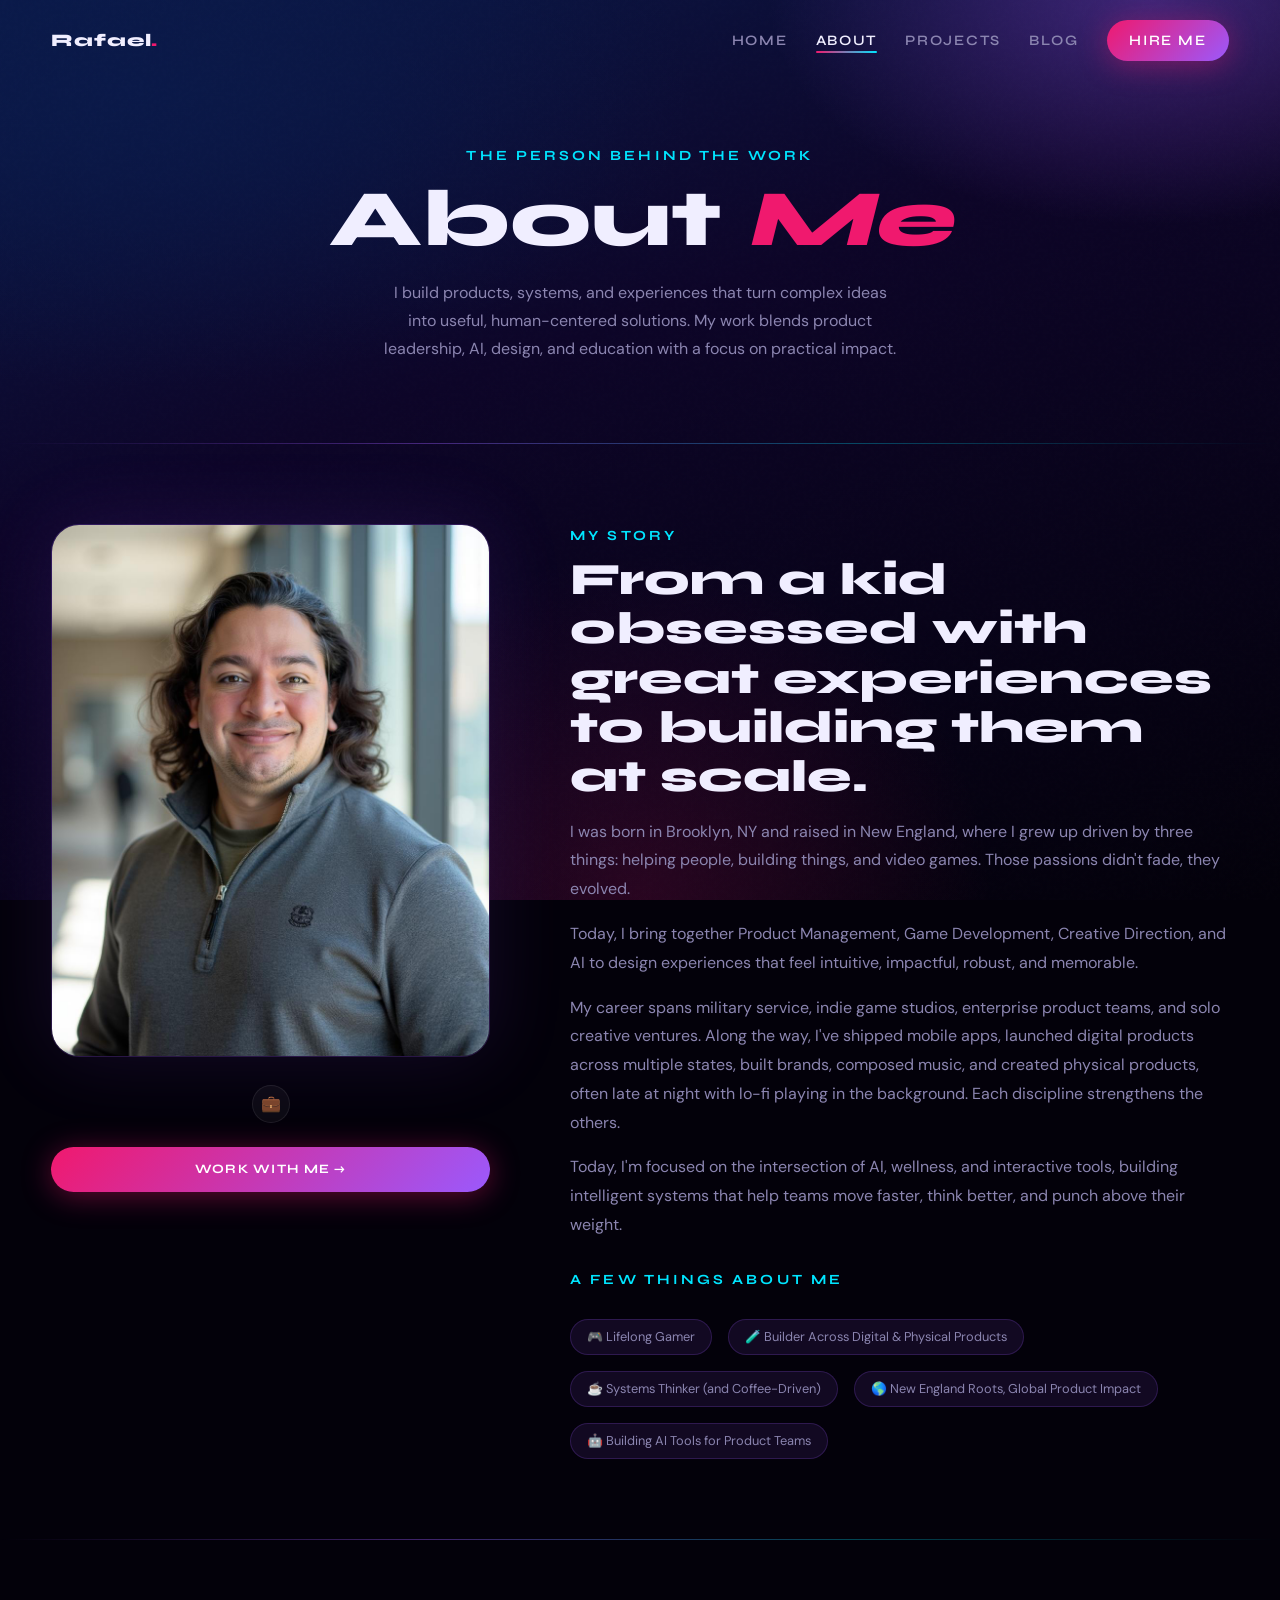
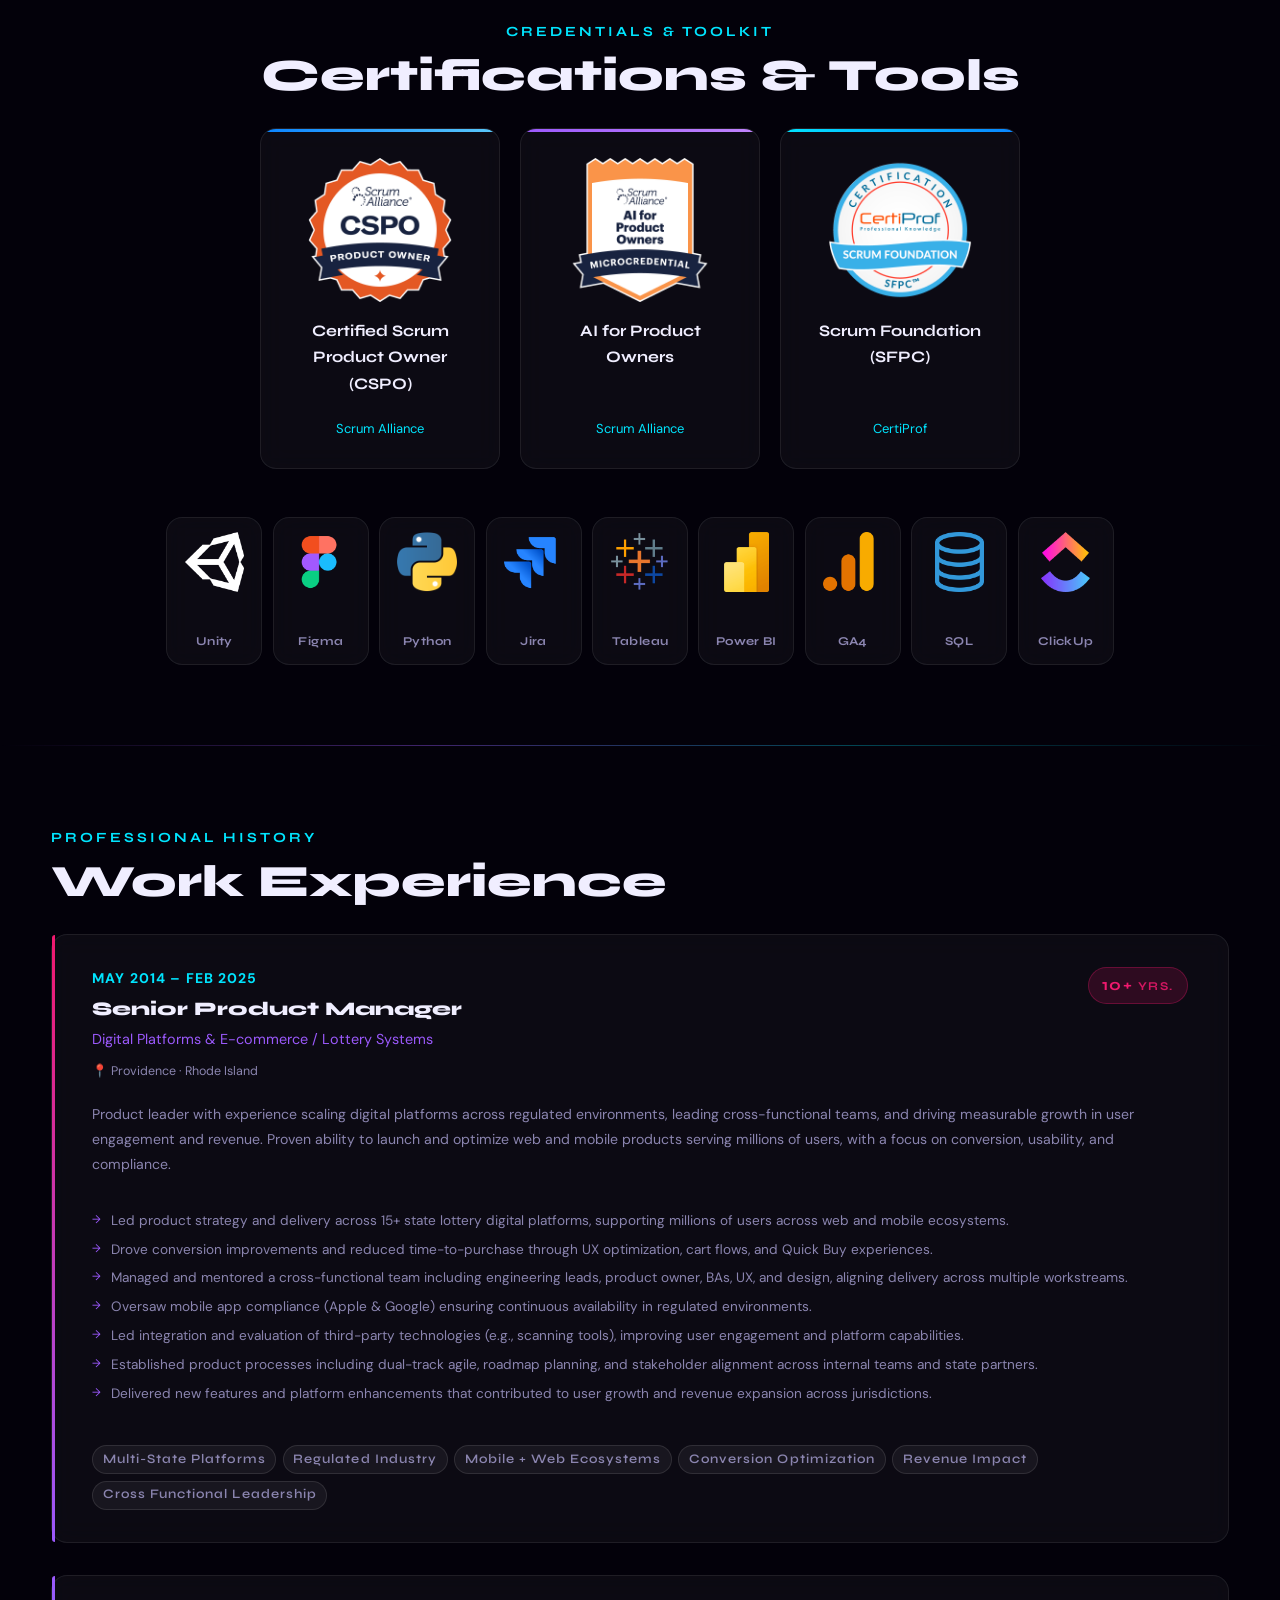
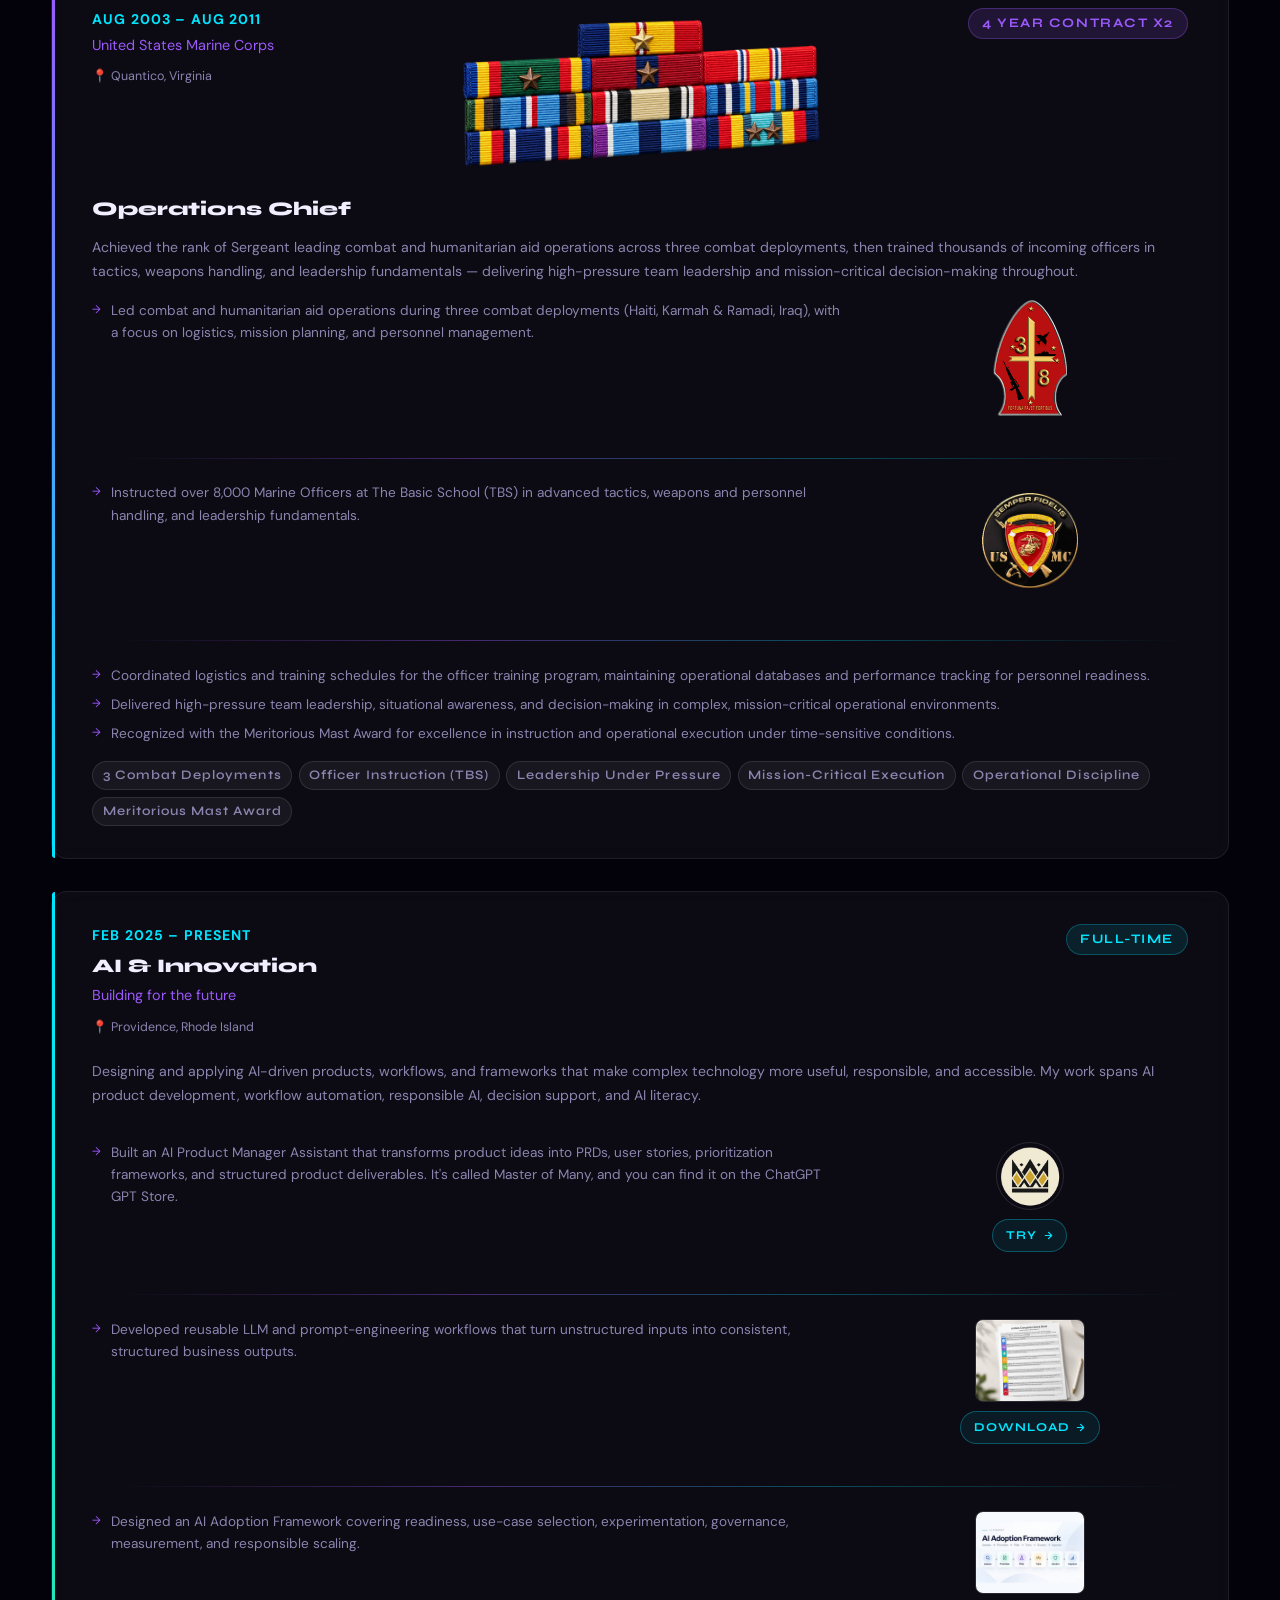
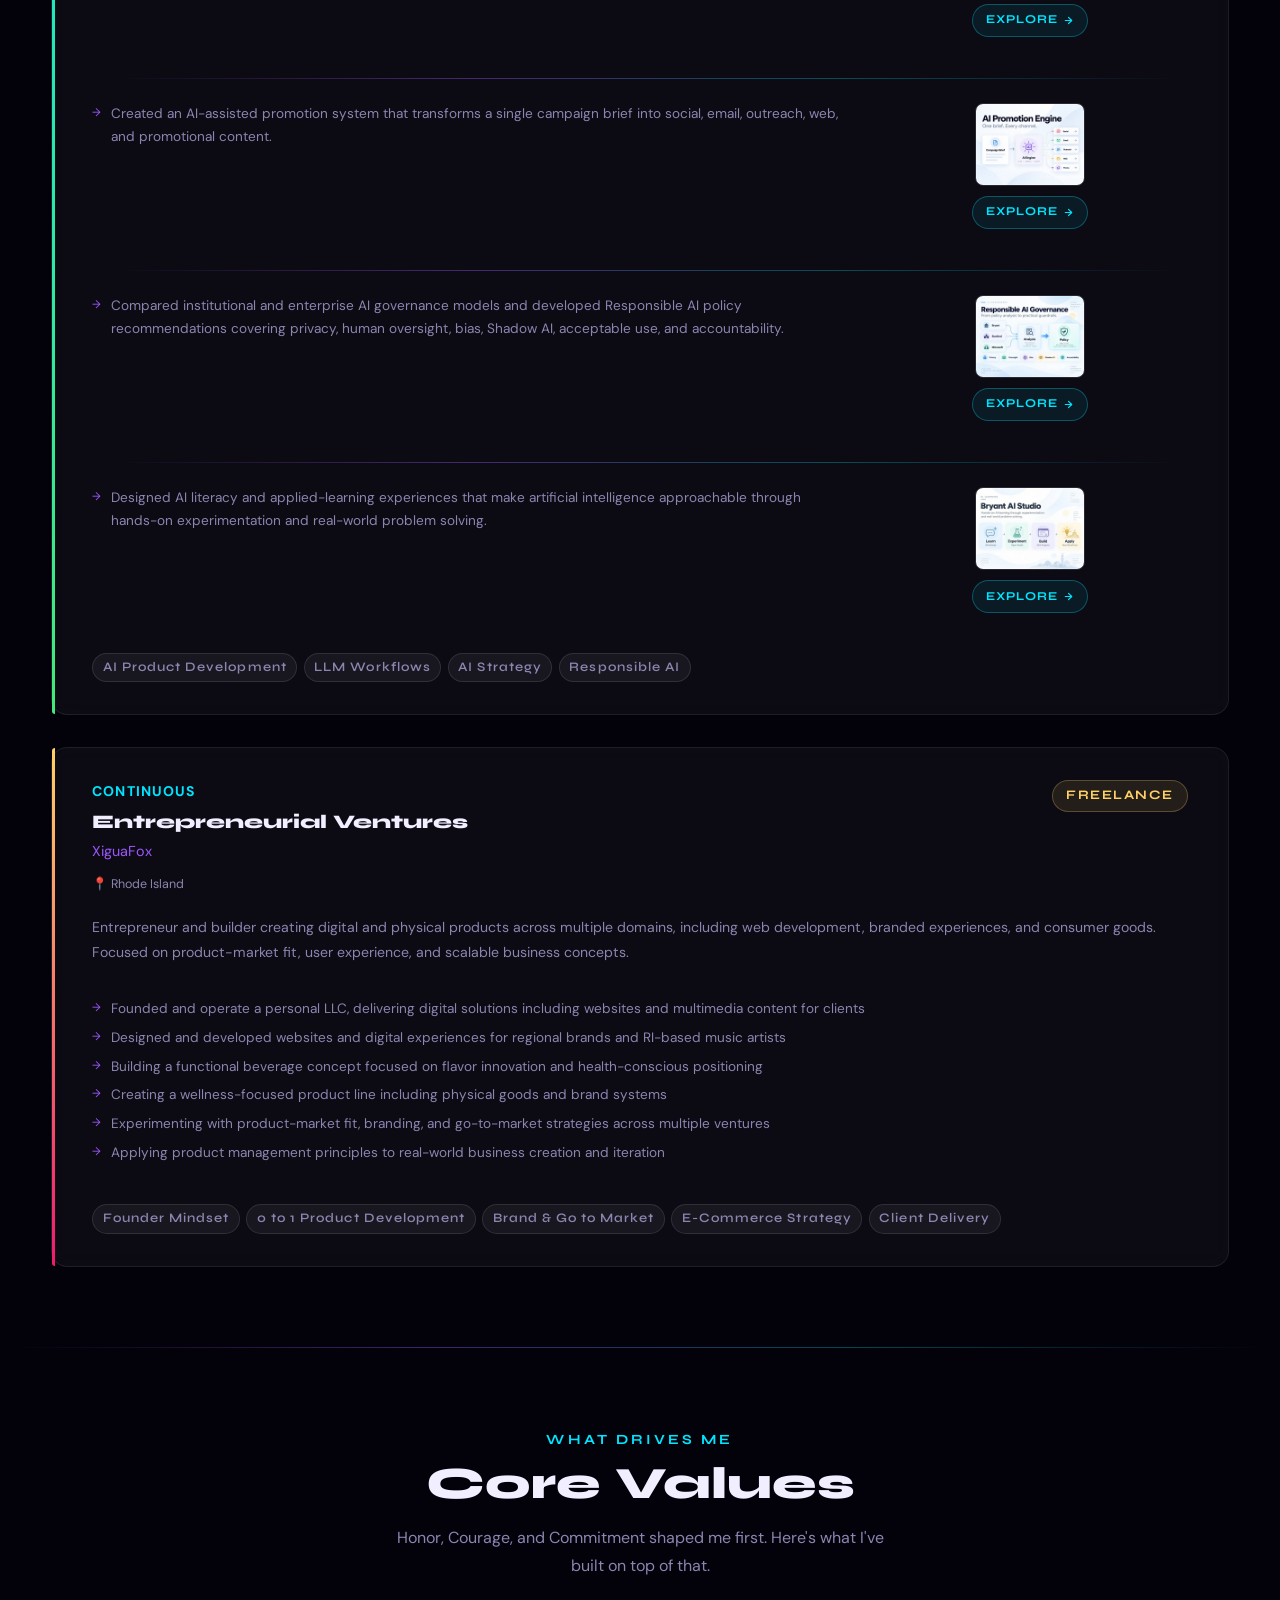
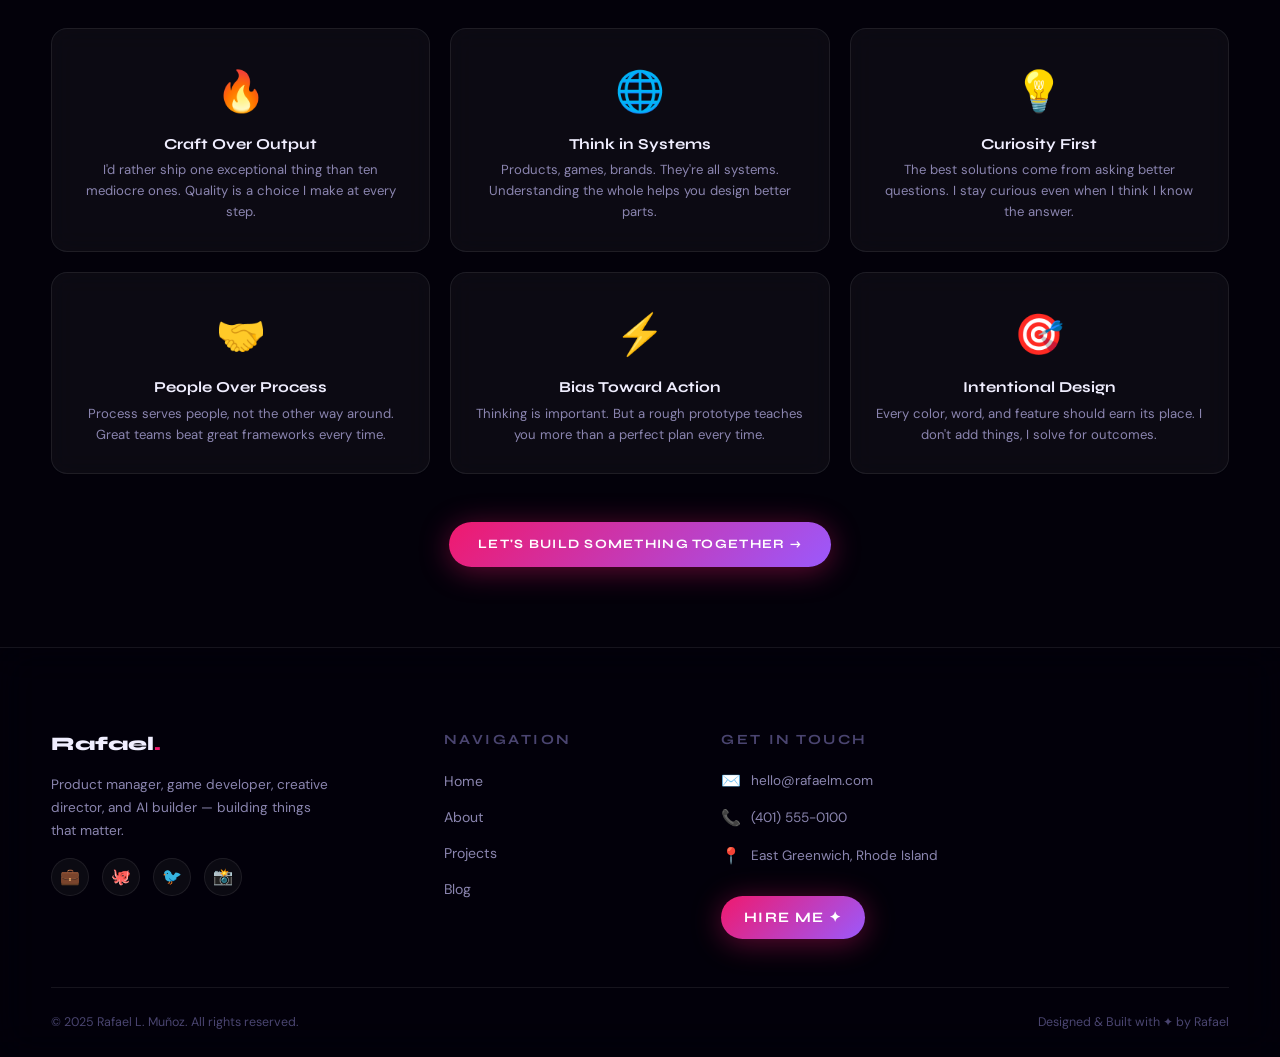
==== commit 79d5fb58: "About page: Operations Chief bullet-split badges, single LinkedIn social link - Applied the bullet-s" ====
--- a/about.html
+++ b/about.html
@@ -144,6 +144,12 @@
       object-fit: cover; flex-shrink: 0;
       border: 1px solid rgba(255,255,255,.12);
     }
+    /* Emblem/badge shapes (shield outlines, coin medallions) — contain,
+       not cover, so the silhouette is never cropped; the transparent
+       PNG background blends straight into the card behind it. */
+    .bullet-promo-badge {
+      width: 96px; height: 116px; object-fit: contain; flex-shrink: 0;
+    }
     .bullet-promo-link {
       display: inline-flex; align-items: center; gap: .35rem;
       font-family: var(--font-display); font-size: .75rem; font-weight: 700;
@@ -289,11 +295,7 @@
           <img src="Lee.jpeg" alt="Rafael L. Muñoz" loading="lazy" />
         </div>
         <div class="bio-social">
-          <a href="#" class="social-link" title="LinkedIn">💼</a>
-          <a href="#" class="social-link" title="GitHub">🐙</a>
-          <a href="#" class="social-link" title="Twitter">🐦</a>
-          <a href="#" class="social-link" title="Instagram">📸</a>
-          <a href="#" class="social-link" title="Spotify">🎵</a>
+          <a href="https://www.linkedin.com/in/rafaelleemunoz/" target="_blank" rel="noopener" class="social-link" title="LinkedIn">💼</a>
         </div>
         <div style="margin-top:1.5rem;">
           <a href="contact.html" class="btn btn-primary" style="width:100%;justify-content:center;">
@@ -423,8 +425,20 @@
           <h3 class="exp-role display">Operations Chief</h3>
           <p class="exp-desc">Achieved the rank of Sergeant leading combat and humanitarian aid operations across three combat deployments, then trained thousands of incoming officers in tactics, weapons handling, and leadership fundamentals — delivering high-pressure team leadership and mission-critical decision-making throughout.</p>
           <ul class="exp-bullets">
-            <li>Led combat and humanitarian aid operations during three combat deployments (Haiti, Karmah & Ramadi, Iraq), with a focus on logistics, mission planning, and personnel management.</li>
-            <li>Instructed over 8,000 Marine Officers at The Basic School (TBS) in advanced tactics, weapons and personnel handling, and leadership fundamentals.</li>
+            <li class="bullet-split">
+              <div class="bullet-text">Led combat and humanitarian aid operations during three combat deployments (Haiti, Karmah & Ramadi, Iraq), with a focus on logistics, mission planning, and personnel management.</div>
+              <div class="bullet-promo">
+                <img src="emblem-3-8-marines.png" alt="Emblem of 3rd Battalion, 8th Marines" class="bullet-promo-badge" loading="lazy" />
+              </div>
+              <hr class="bullet-divider" />
+            </li>
+            <li class="bullet-split">
+              <div class="bullet-text">Instructed over 8,000 Marine Officers at The Basic School (TBS) in advanced tactics, weapons and personnel handling, and leadership fundamentals.</div>
+              <div class="bullet-promo">
+                <img src="usmc-tbs-badge.png" alt="USMC The Basic School (TBS) coin" class="bullet-promo-badge" loading="lazy" />
+              </div>
+              <hr class="bullet-divider" />
+            </li>
             <li>Coordinated logistics and training schedules for the officer training program, maintaining operational databases and performance tracking for personnel readiness.</li>
             <li>Delivered high-pressure team leadership, situational awareness, and decision-making in complex, mission-critical operational environments.</li>
             <li>Recognized with the Meritorious Mast Award for excellence in instruction and operational execution under time-sensitive conditions.</li>
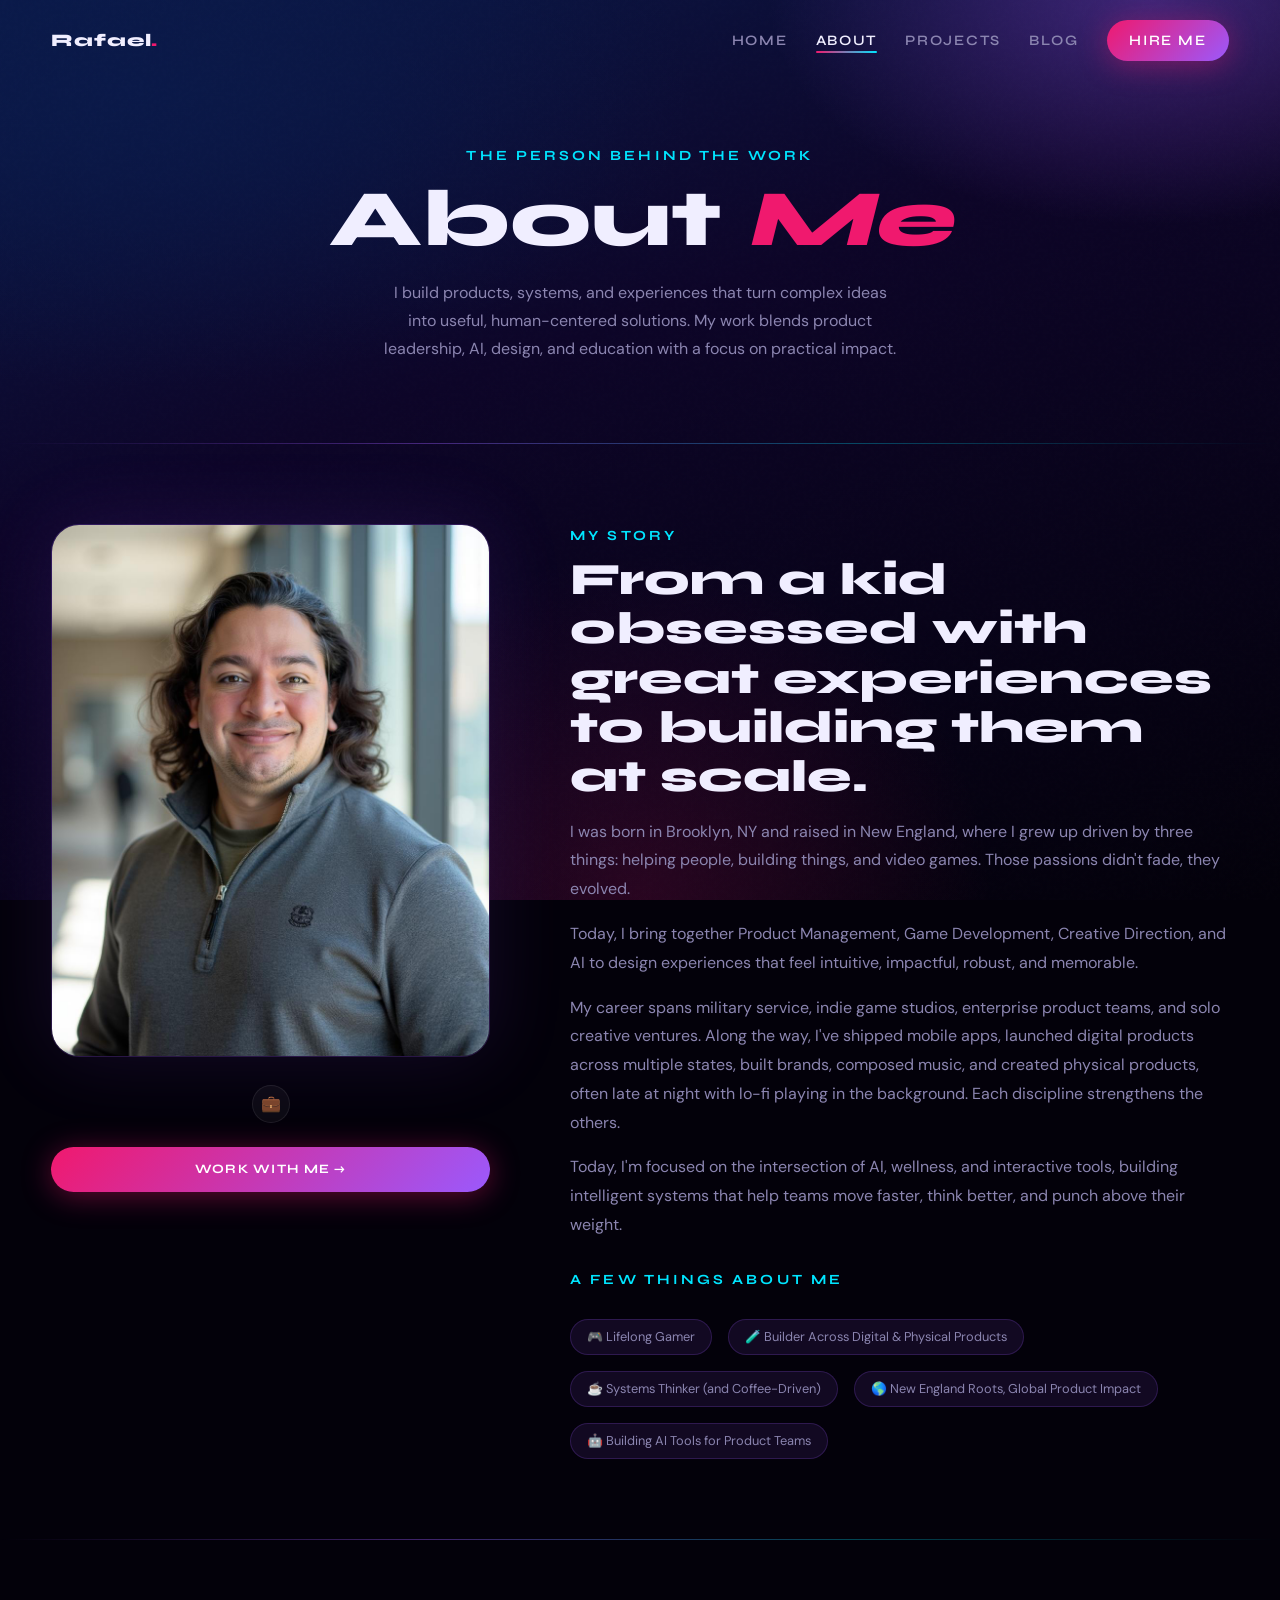
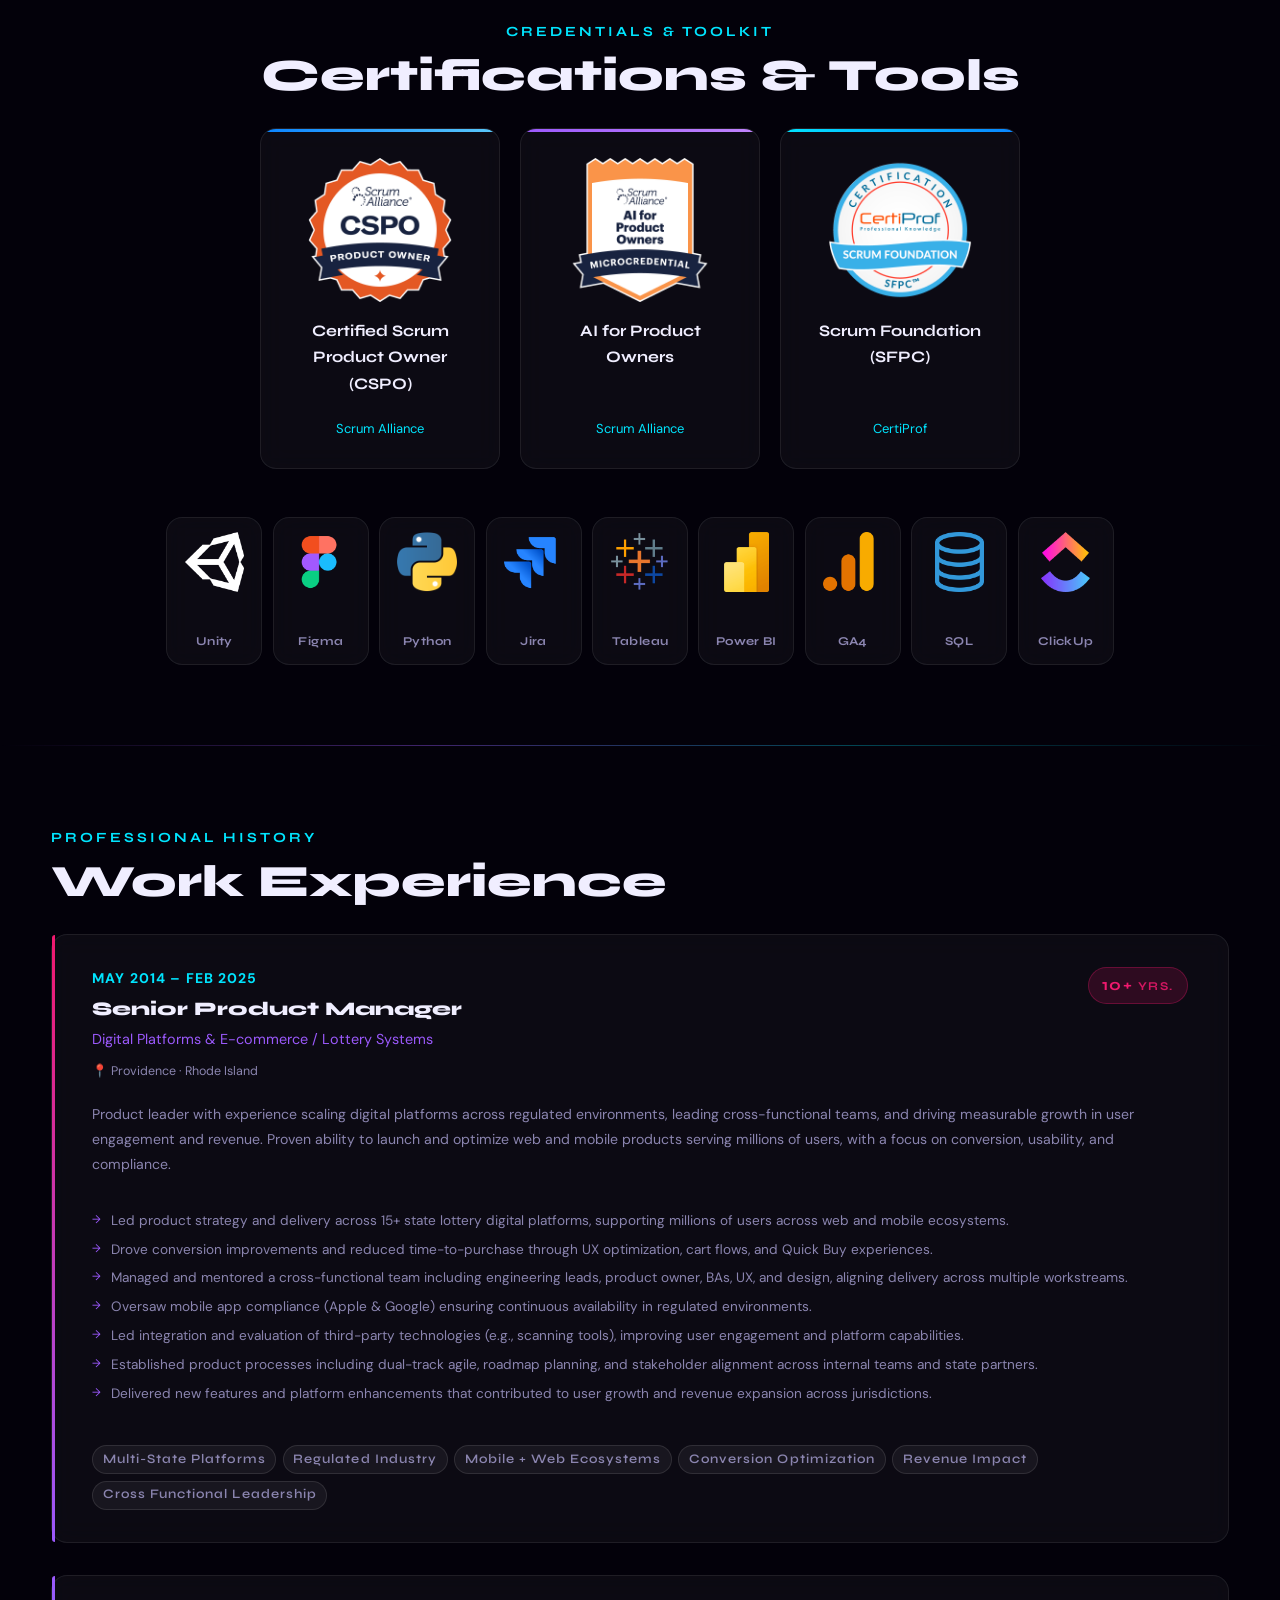
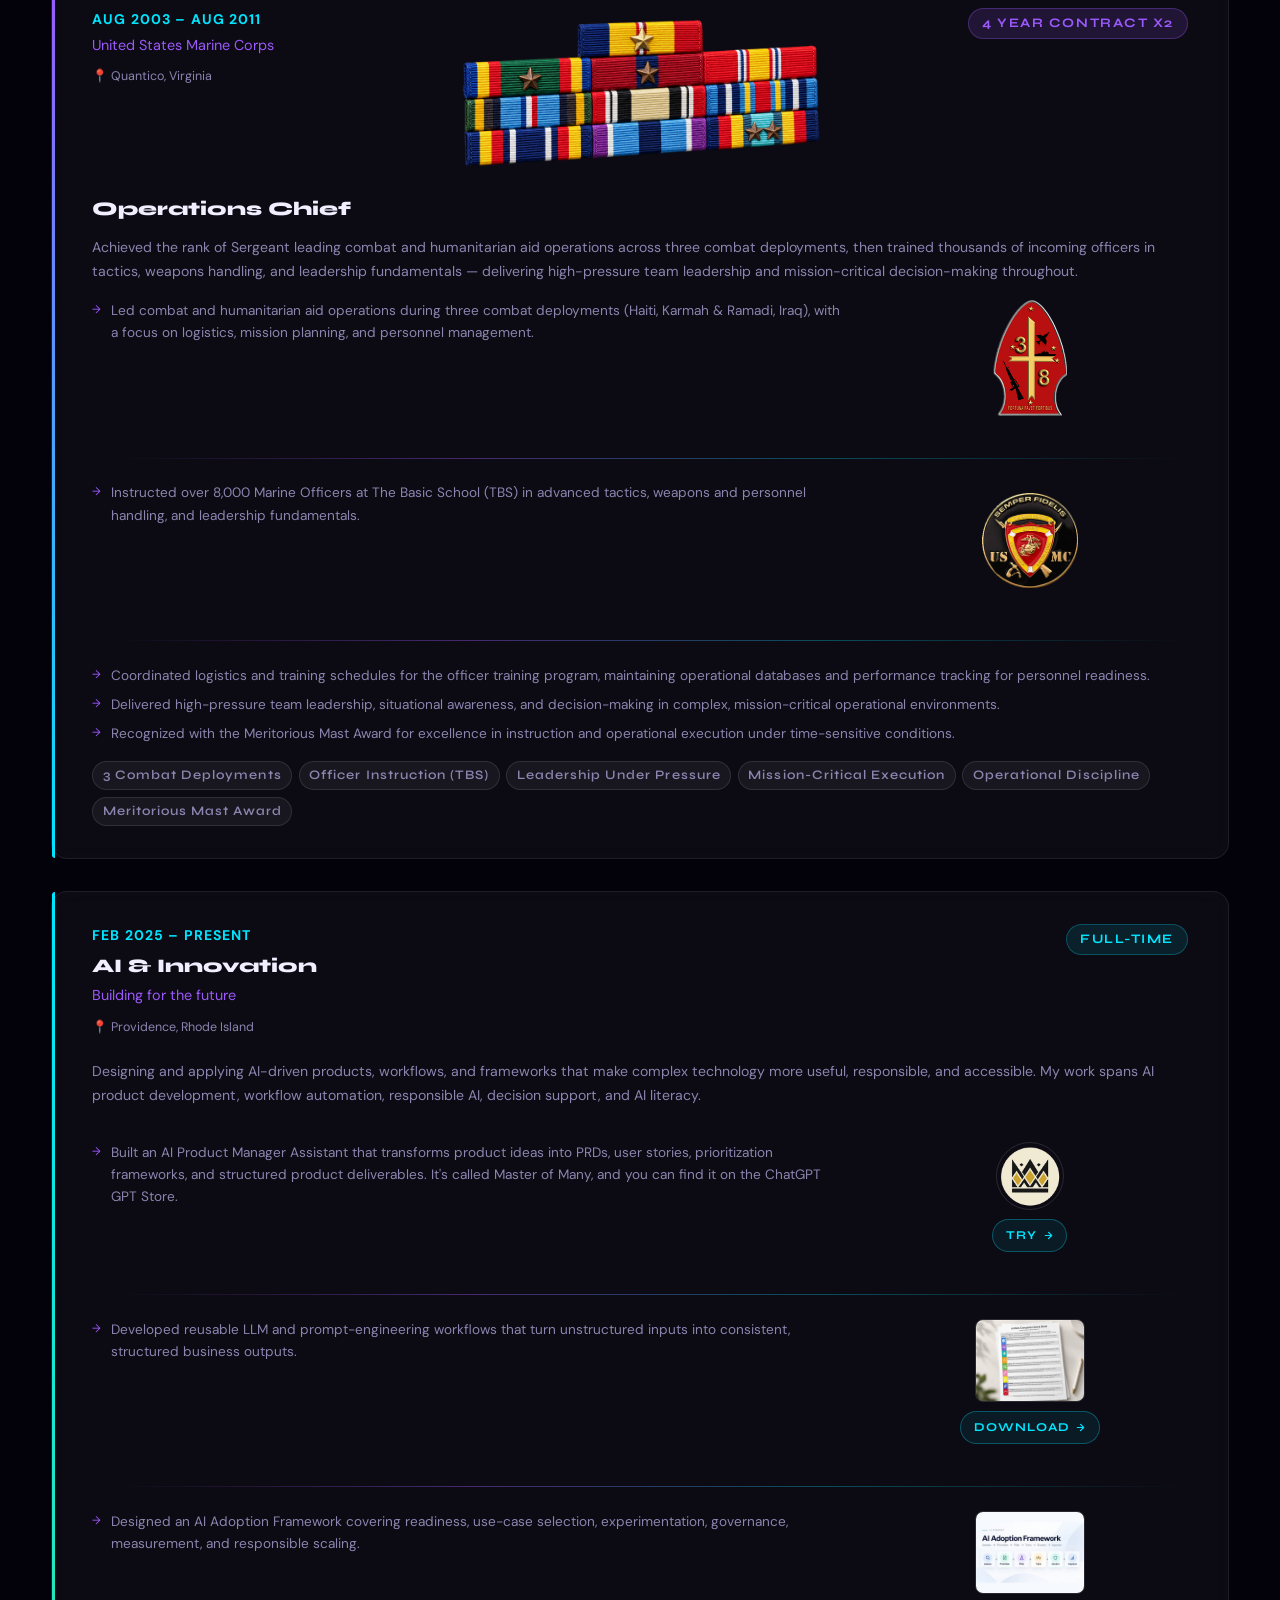
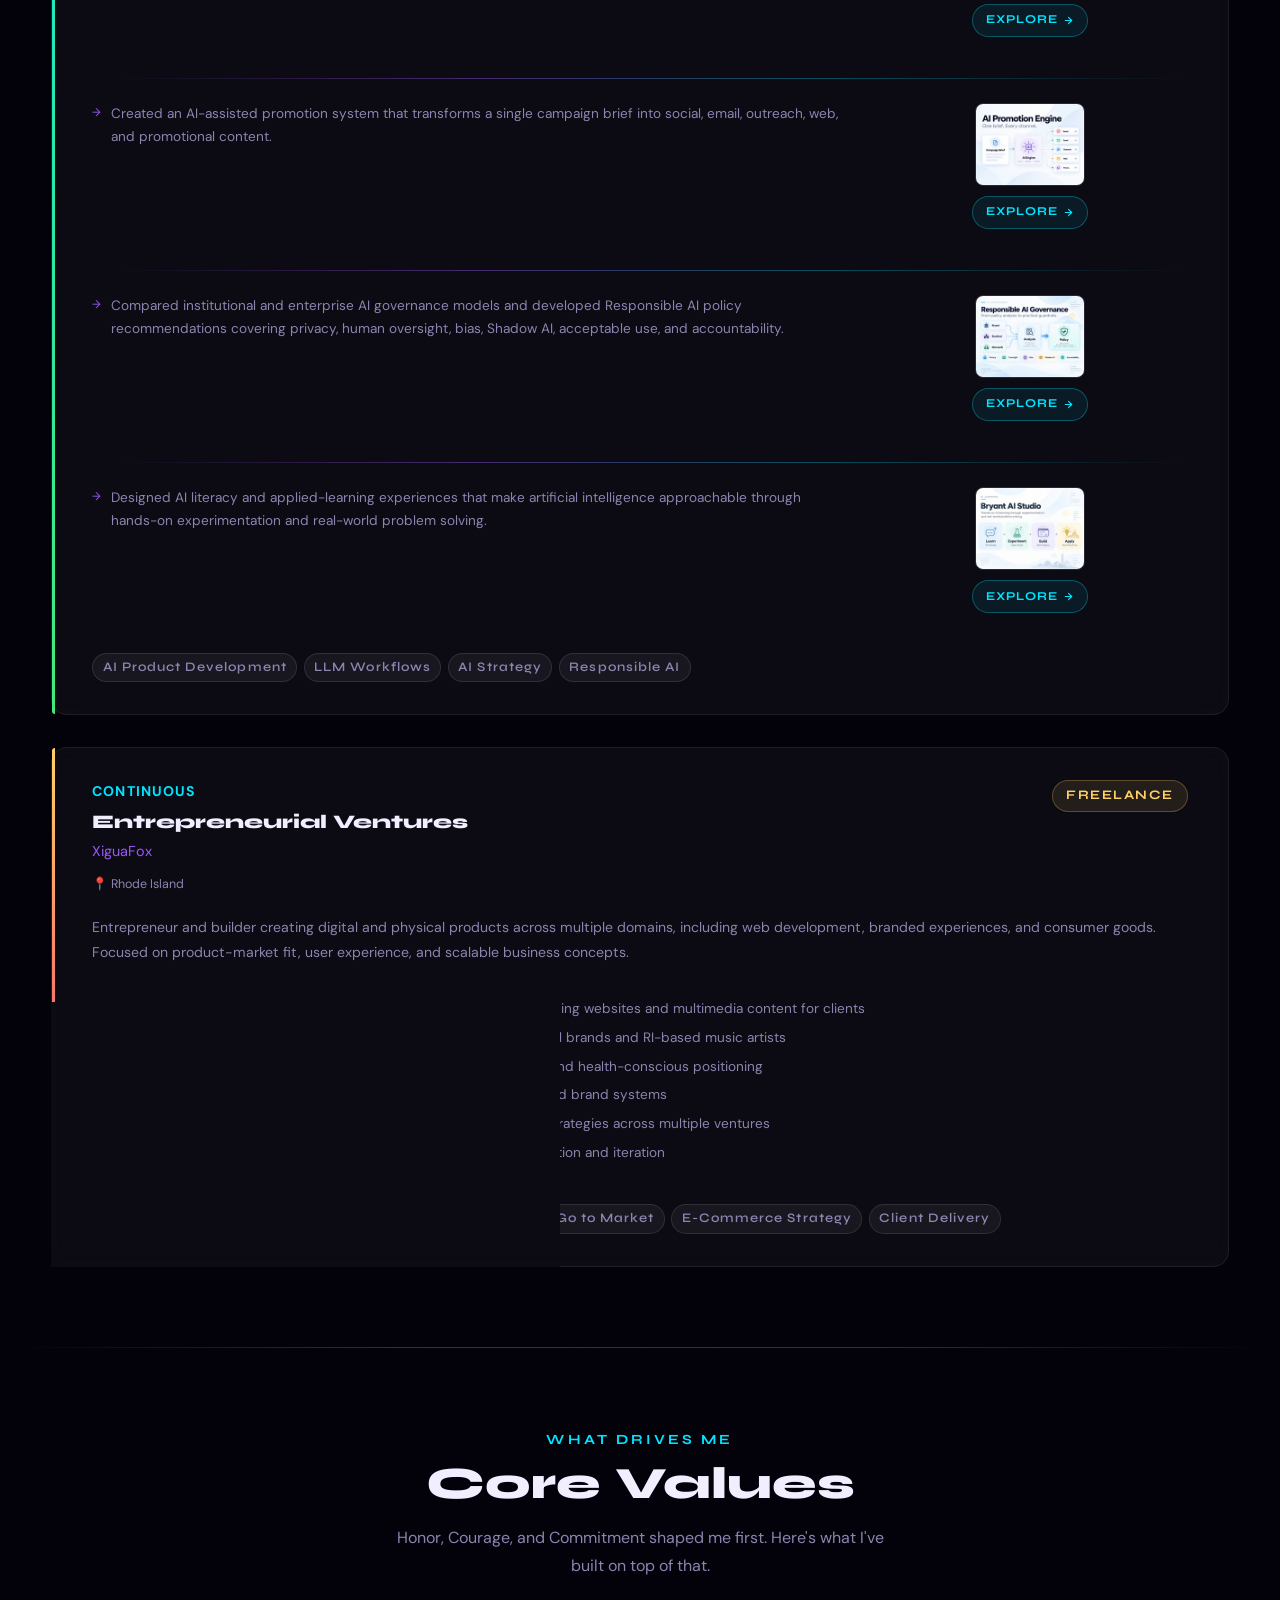
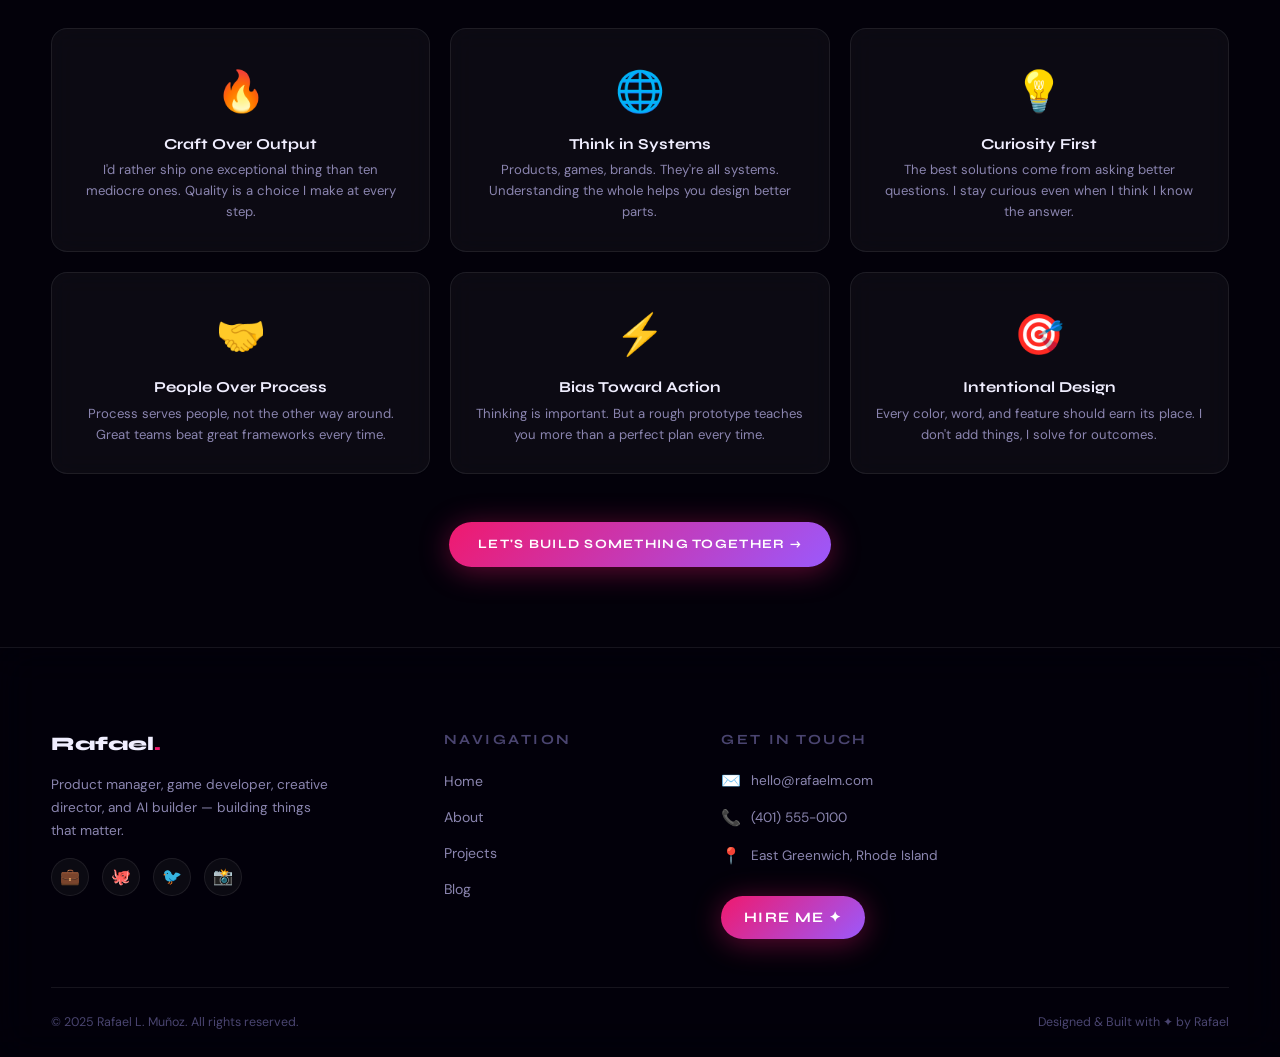
==== commit 1e77e263: "Add second blog post: AI Promotion Engine / one-source-of-truth campaigns - New blog-promotion-syste" ====
--- a/about.html
+++ b/about.html
@@ -481,10 +481,10 @@
               <div class="bullet-text">Designed an AI Adoption Framework covering readiness, use-case selection, experimentation, governance, measurement, and responsible scaling.</div>
               <div class="bullet-promo">
                 <img src="ai-adoption-framework-thumb.jpg" alt="AI Adoption Framework diagram: Assess, Prioritize, Pilot, Train, Govern, Improve" class="bullet-promo-thumb" loading="lazy" />
-                <span class="bullet-promo-link" aria-disabled="true">
+                <a href="blog-ai-adoption-framework.html" class="bullet-promo-link">
                   Explore
                   <svg width="11" height="11" viewBox="0 0 24 24" fill="none" stroke="currentColor" stroke-width="2.5" stroke-linecap="round" stroke-linejoin="round"><path d="M5 12h14M12 5l7 7-7 7"/></svg>
-                </span>
+                </a>
               </div>
               <hr class="bullet-divider" />
             </li>
@@ -492,10 +492,10 @@
               <div class="bullet-text">Created an AI-assisted promotion system that transforms a single campaign brief into social, email, outreach, web, and promotional content.</div>
               <div class="bullet-promo">
                 <img src="ai-promotion-engine-thumb.jpg" alt="AI Promotion Engine diagram: one campaign brief fans out to Social, Email, Outreach, Web, and Promo" class="bullet-promo-thumb" loading="lazy" />
-                <span class="bullet-promo-link" aria-disabled="true">
+                <a href="blog-promotion-system.html" class="bullet-promo-link">
                   Explore
                   <svg width="11" height="11" viewBox="0 0 24 24" fill="none" stroke="currentColor" stroke-width="2.5" stroke-linecap="round" stroke-linejoin="round"><path d="M5 12h14M12 5l7 7-7 7"/></svg>
-                </span>
+                </a>
               </div>
               <hr class="bullet-divider" />
             </li>
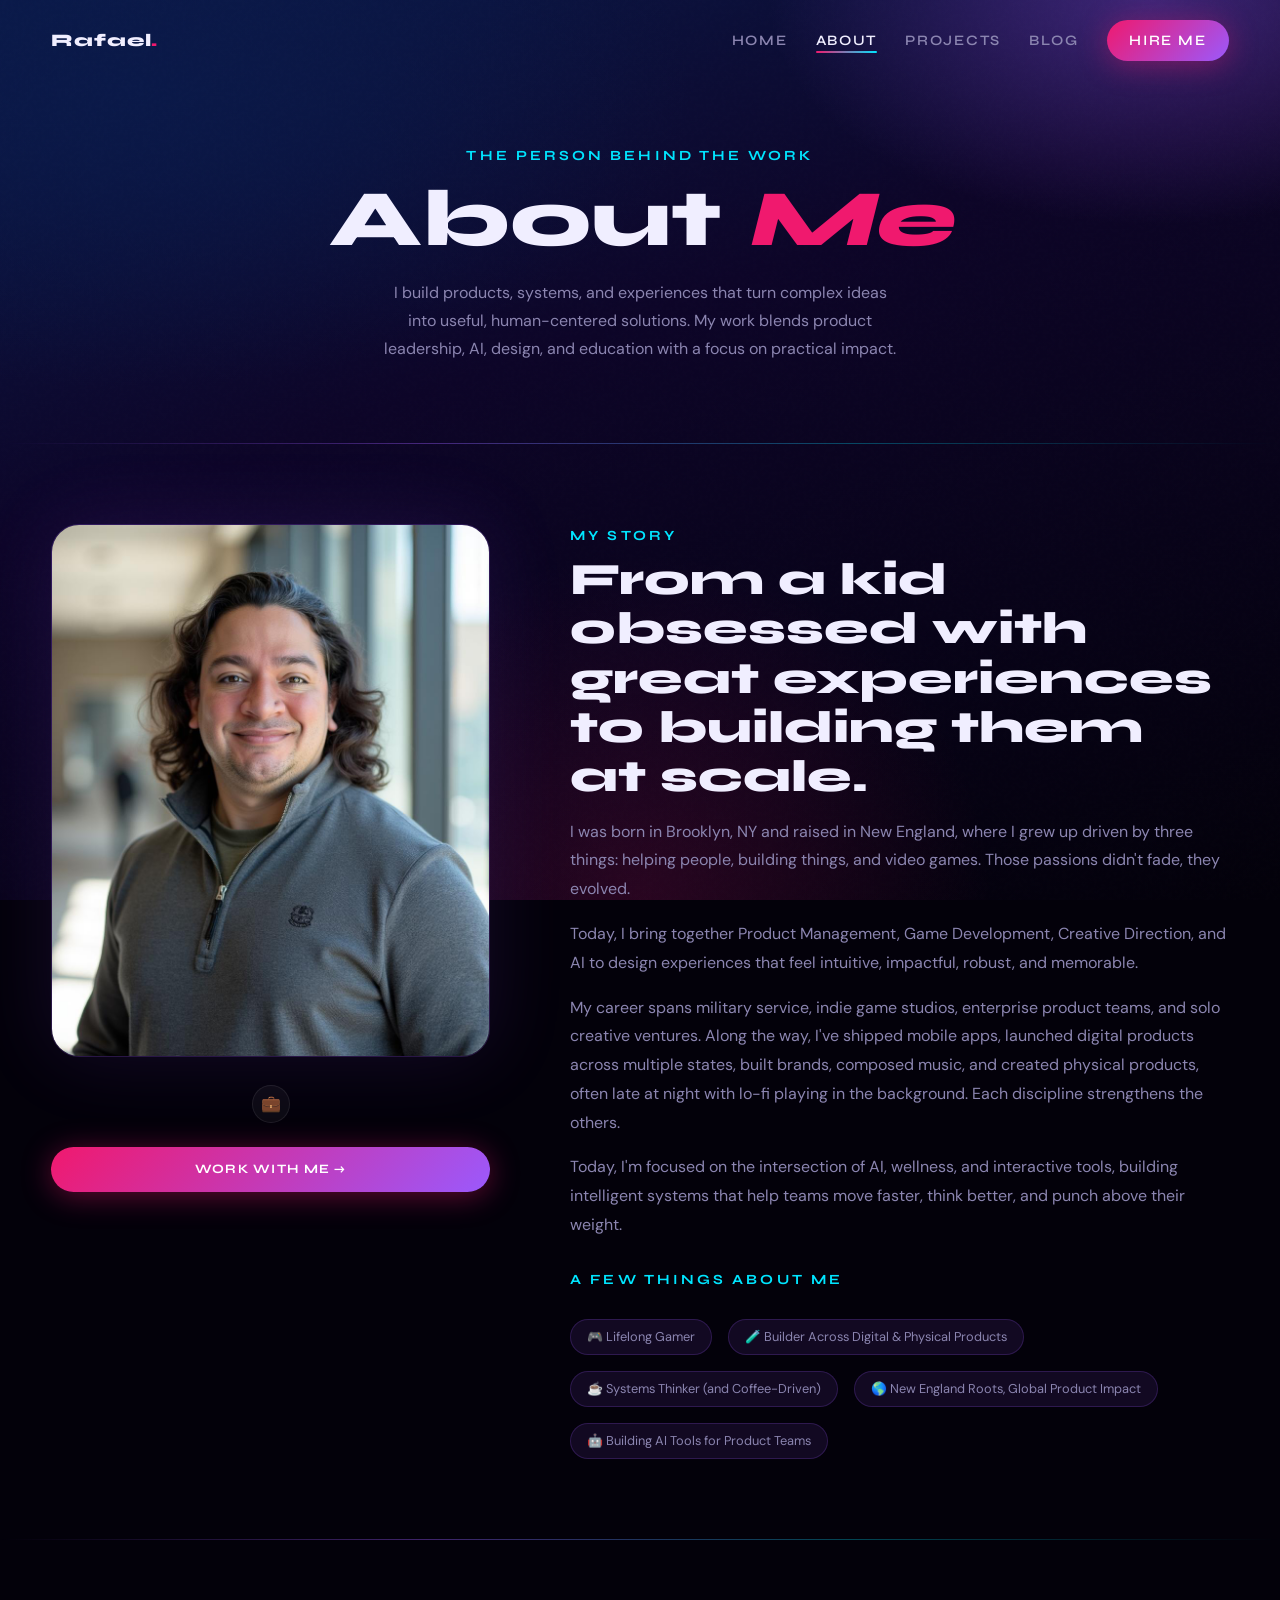
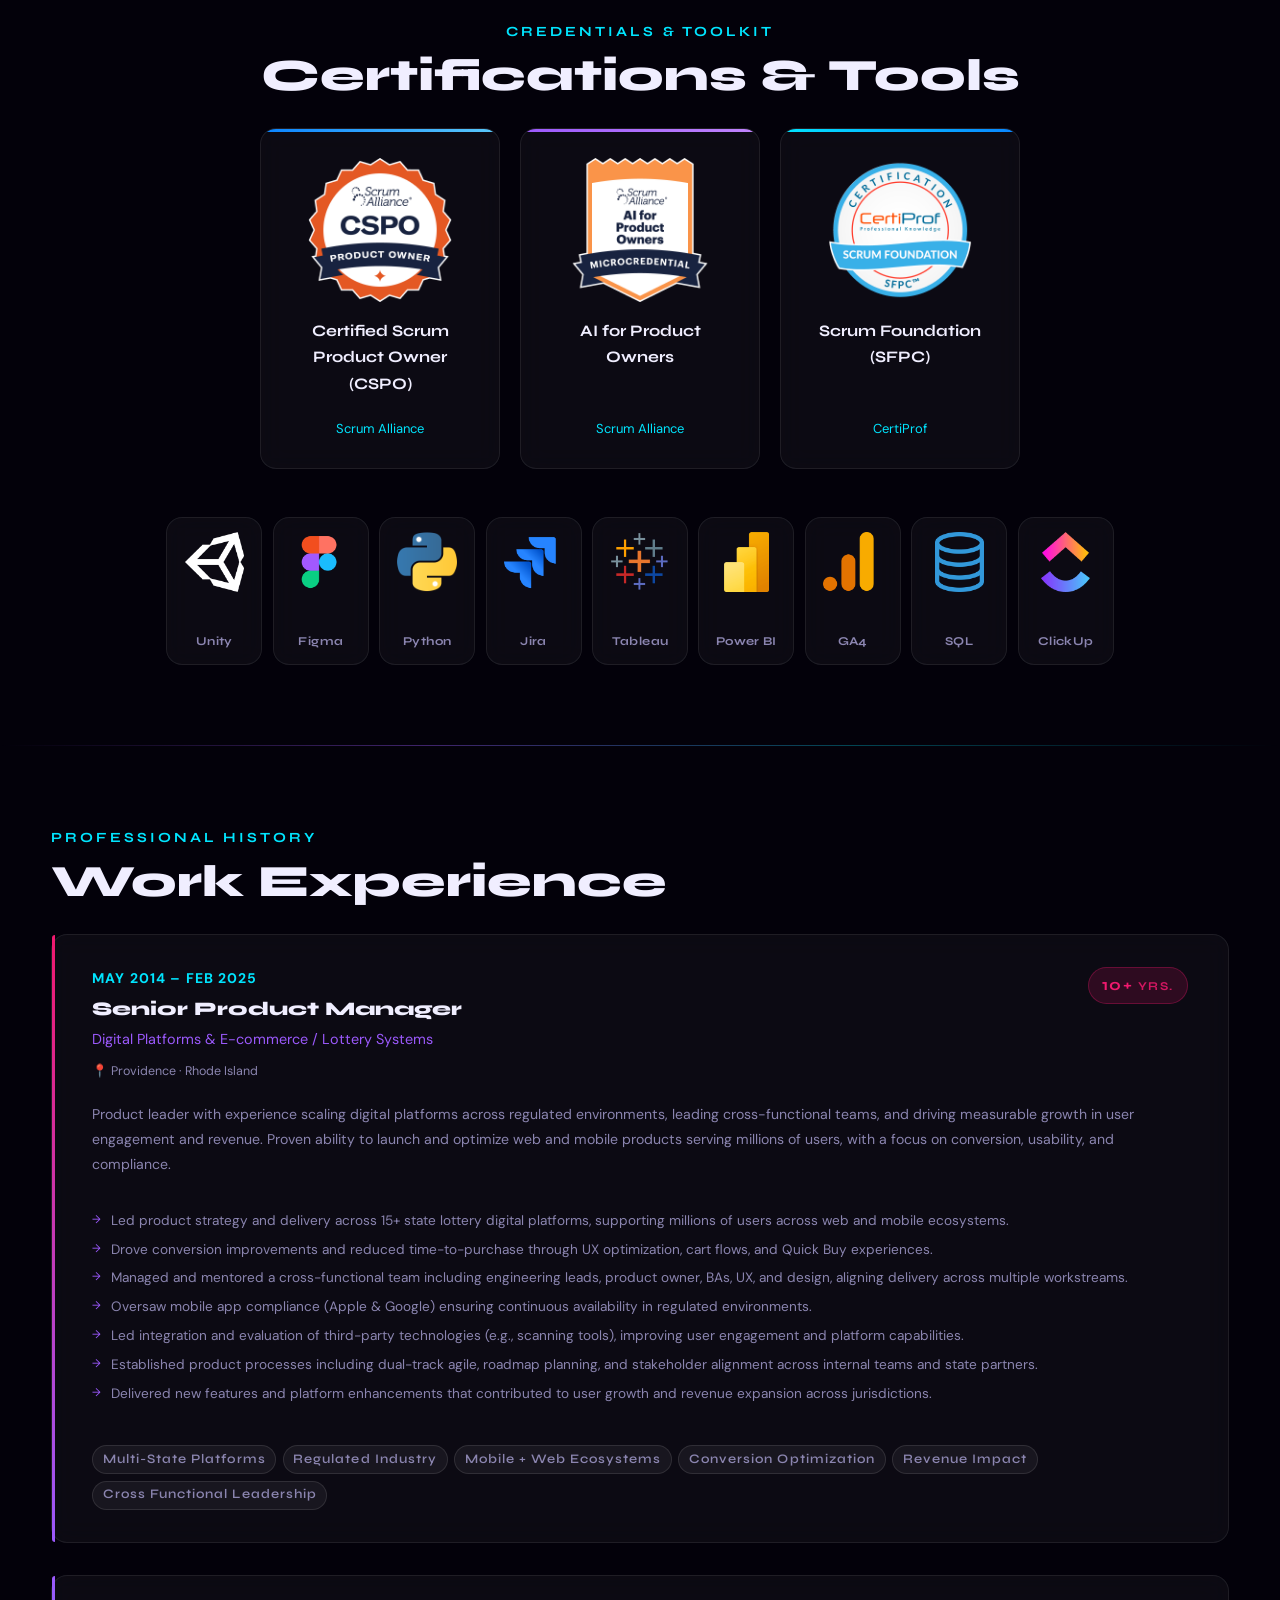
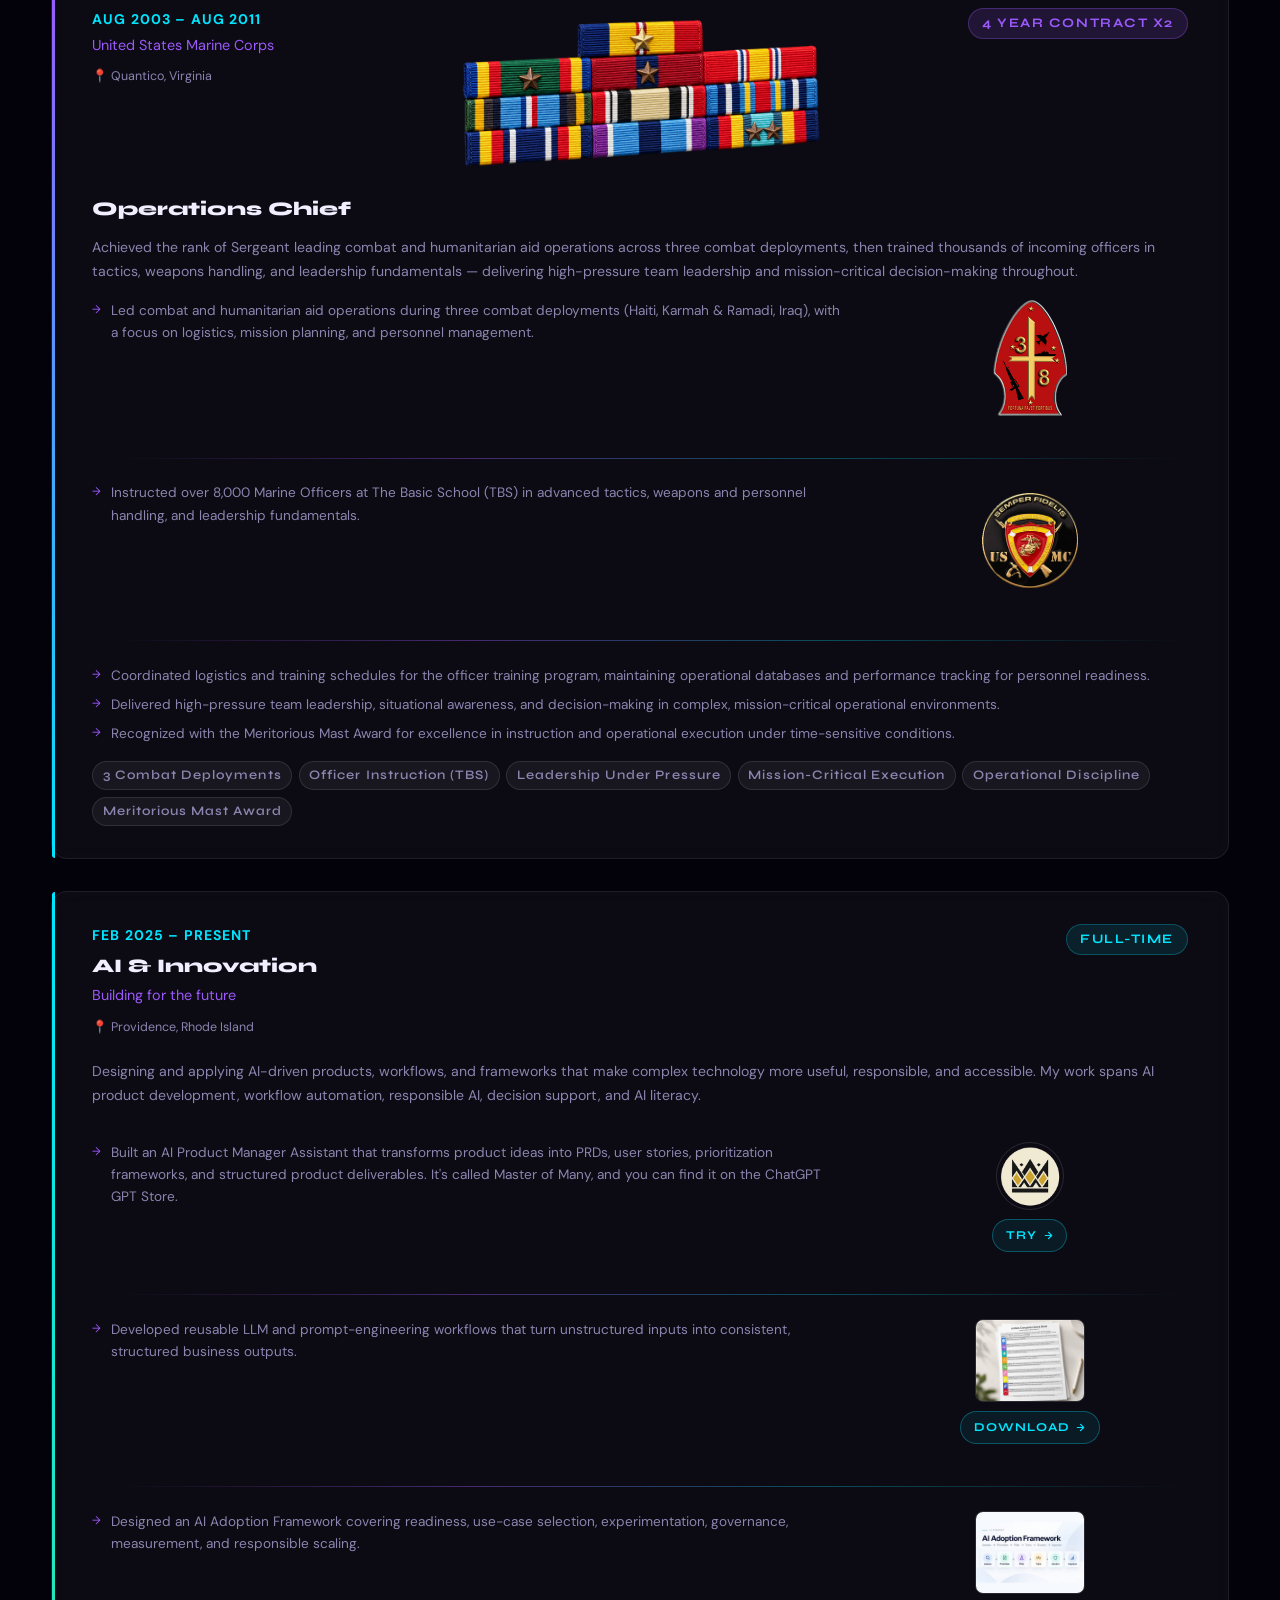
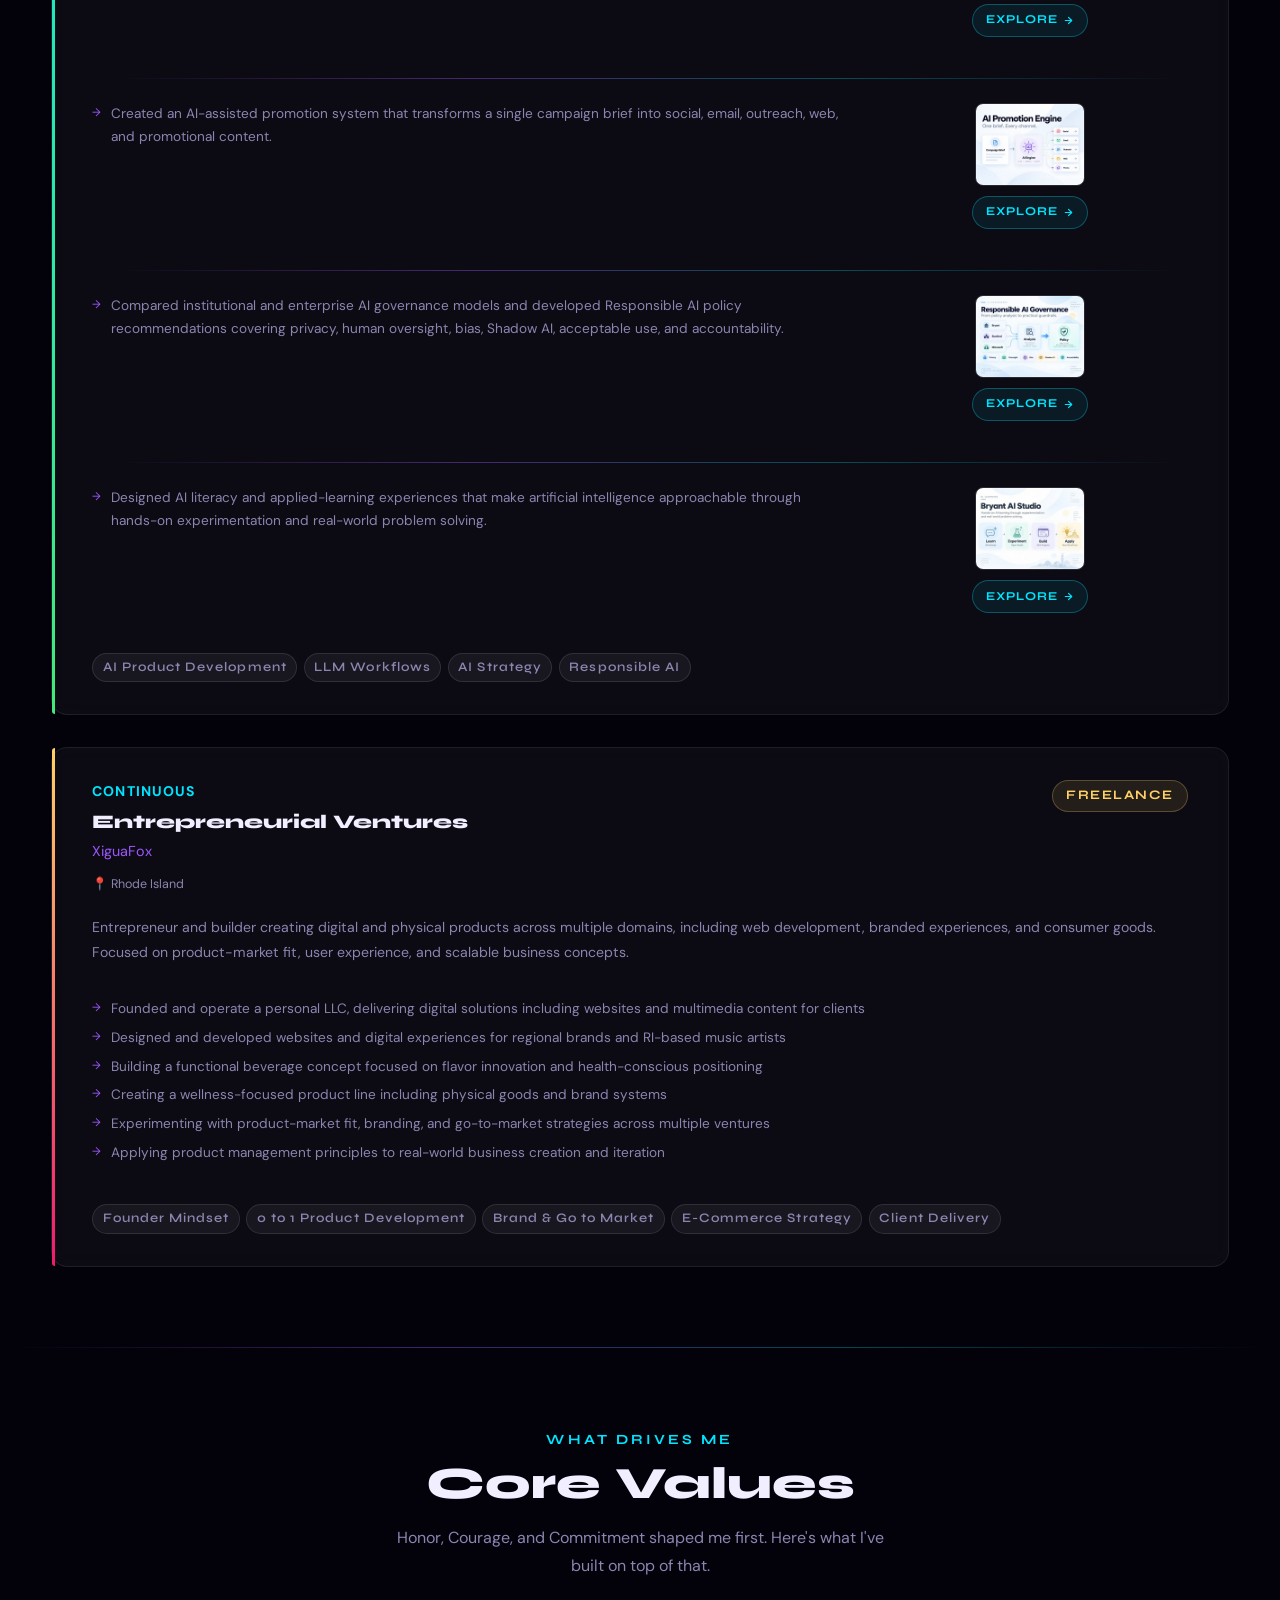
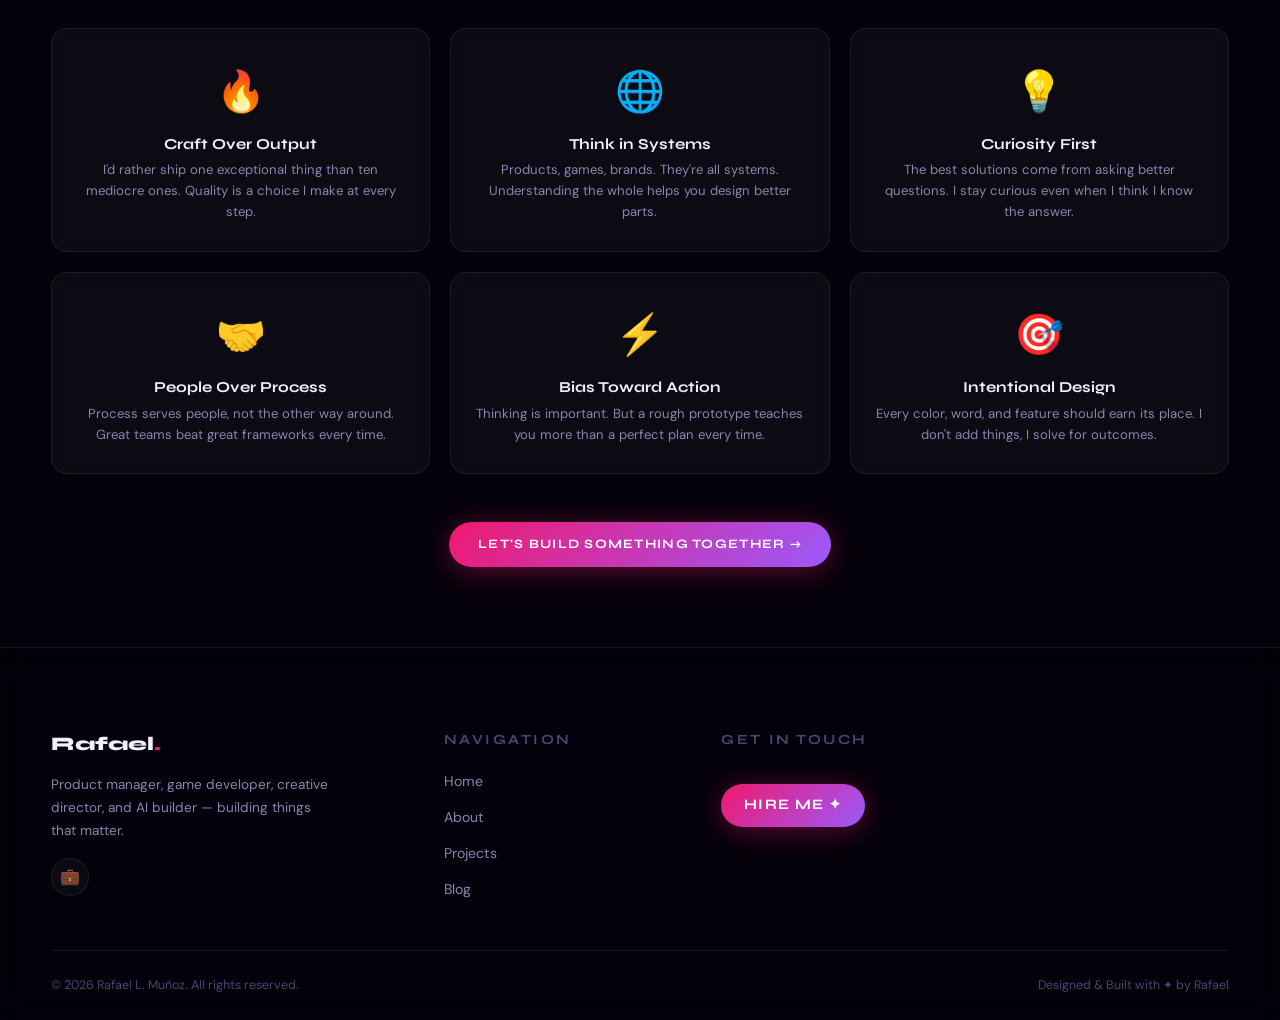
==== commit 0eec029e: "Contact page: remove availability box; page titles: use shared accent classes" ====
--- a/about.html
+++ b/about.html
@@ -277,7 +277,7 @@
 <!-- PAGE HERO -->
 <div class="page-hero container" data-reveal>
   <p class="section-label">The Person Behind the Work</p>
-  <h1 class="page-hero-title display">About <em style="color:var(--accent-pink);">Me</em></h1>
+  <h1 class="page-hero-title display">About <em class="accent-pink">Me</em></h1>
   <p style="color:var(--text-muted);max-width:520px;margin:1rem auto 0;font-size:1rem;line-height:1.75;">
     I build products, systems, and experiences that turn complex ideas into useful, human-centered solutions. My work blends product leadership, AI, design, and education with a focus on practical impact.
   </p>
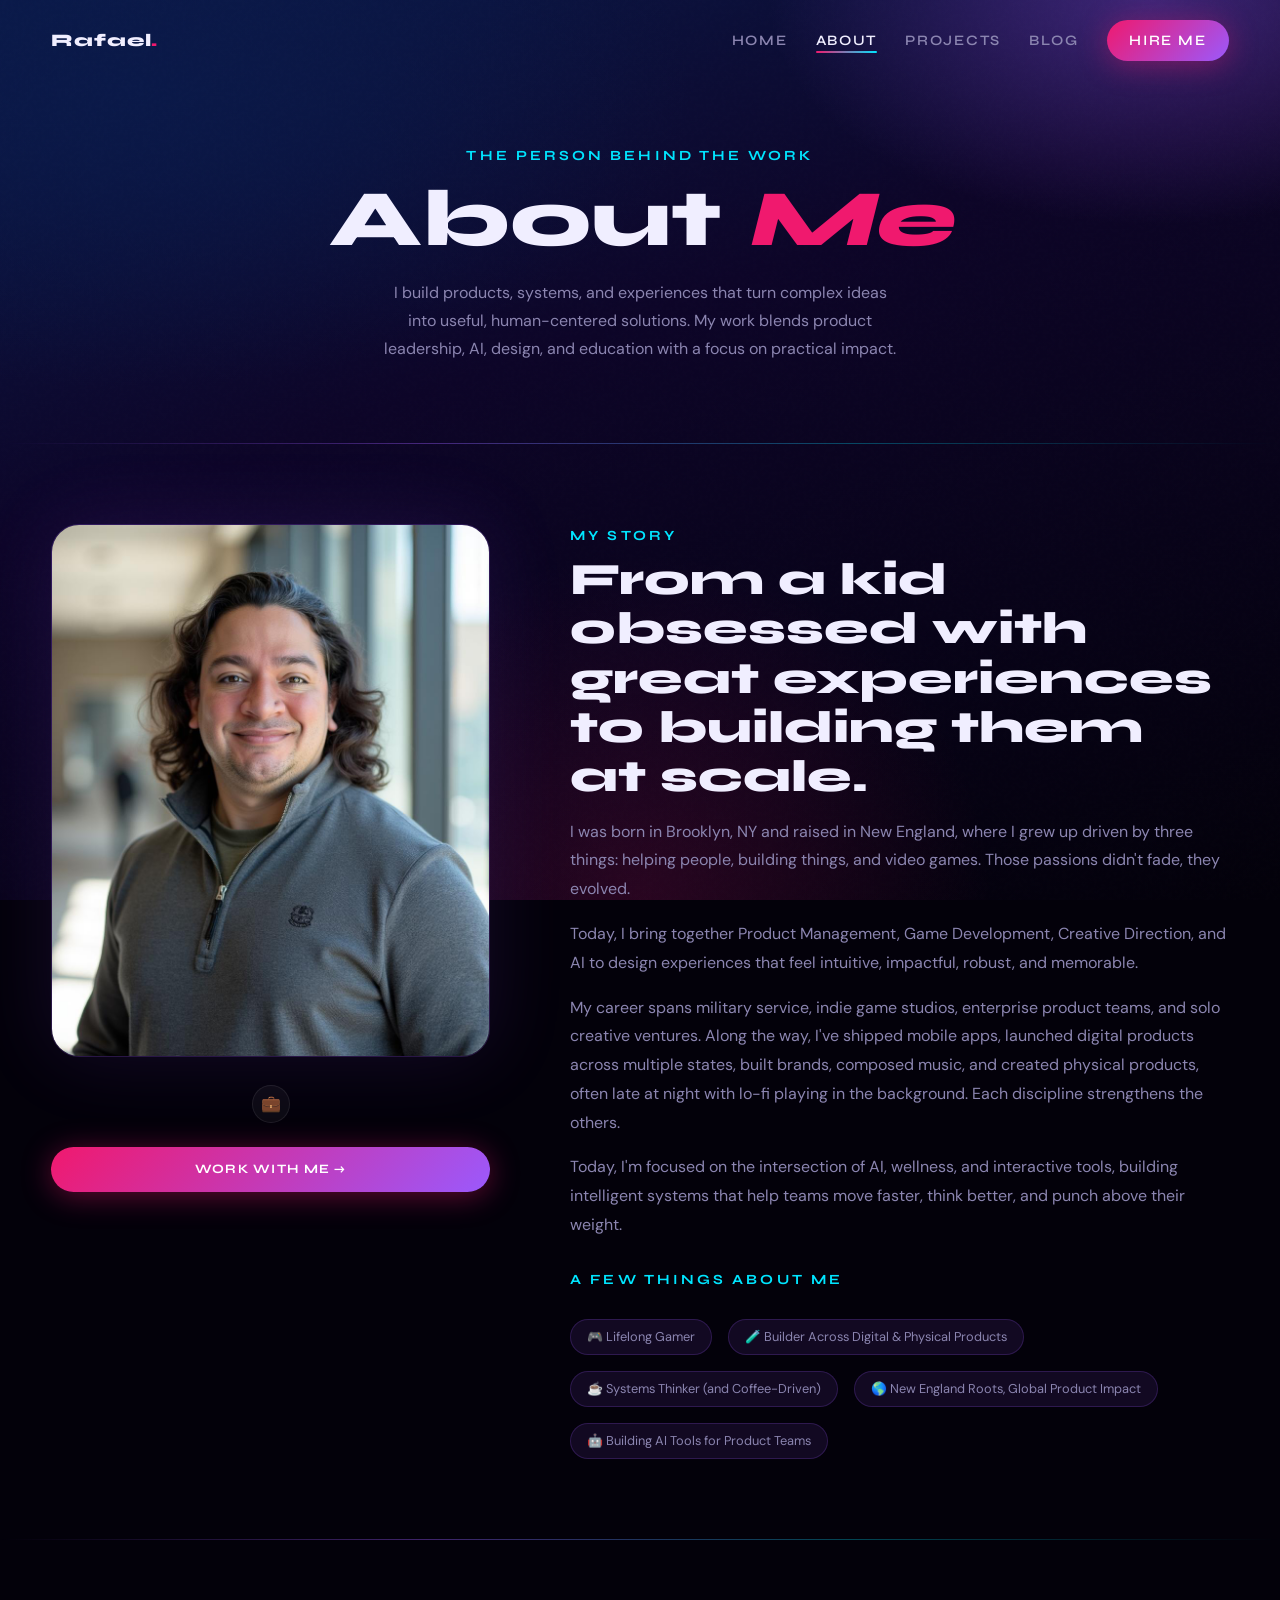
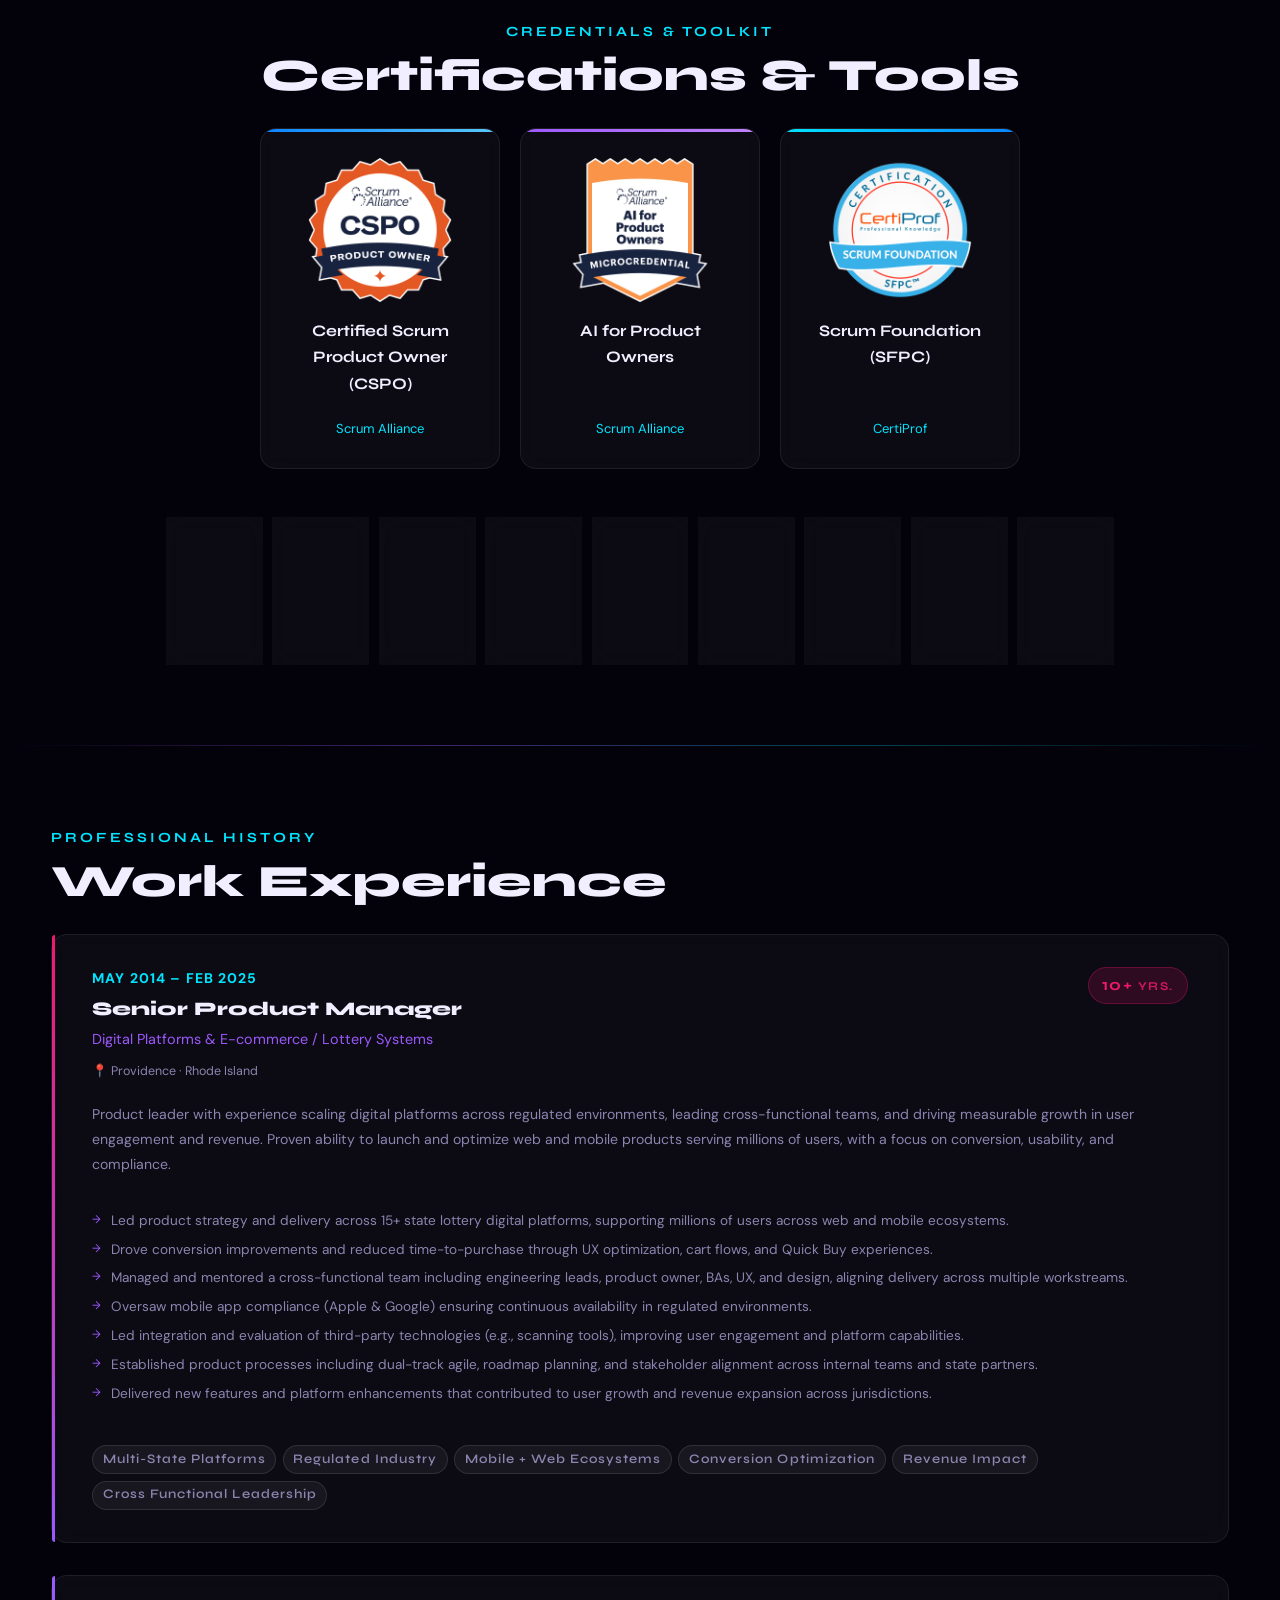
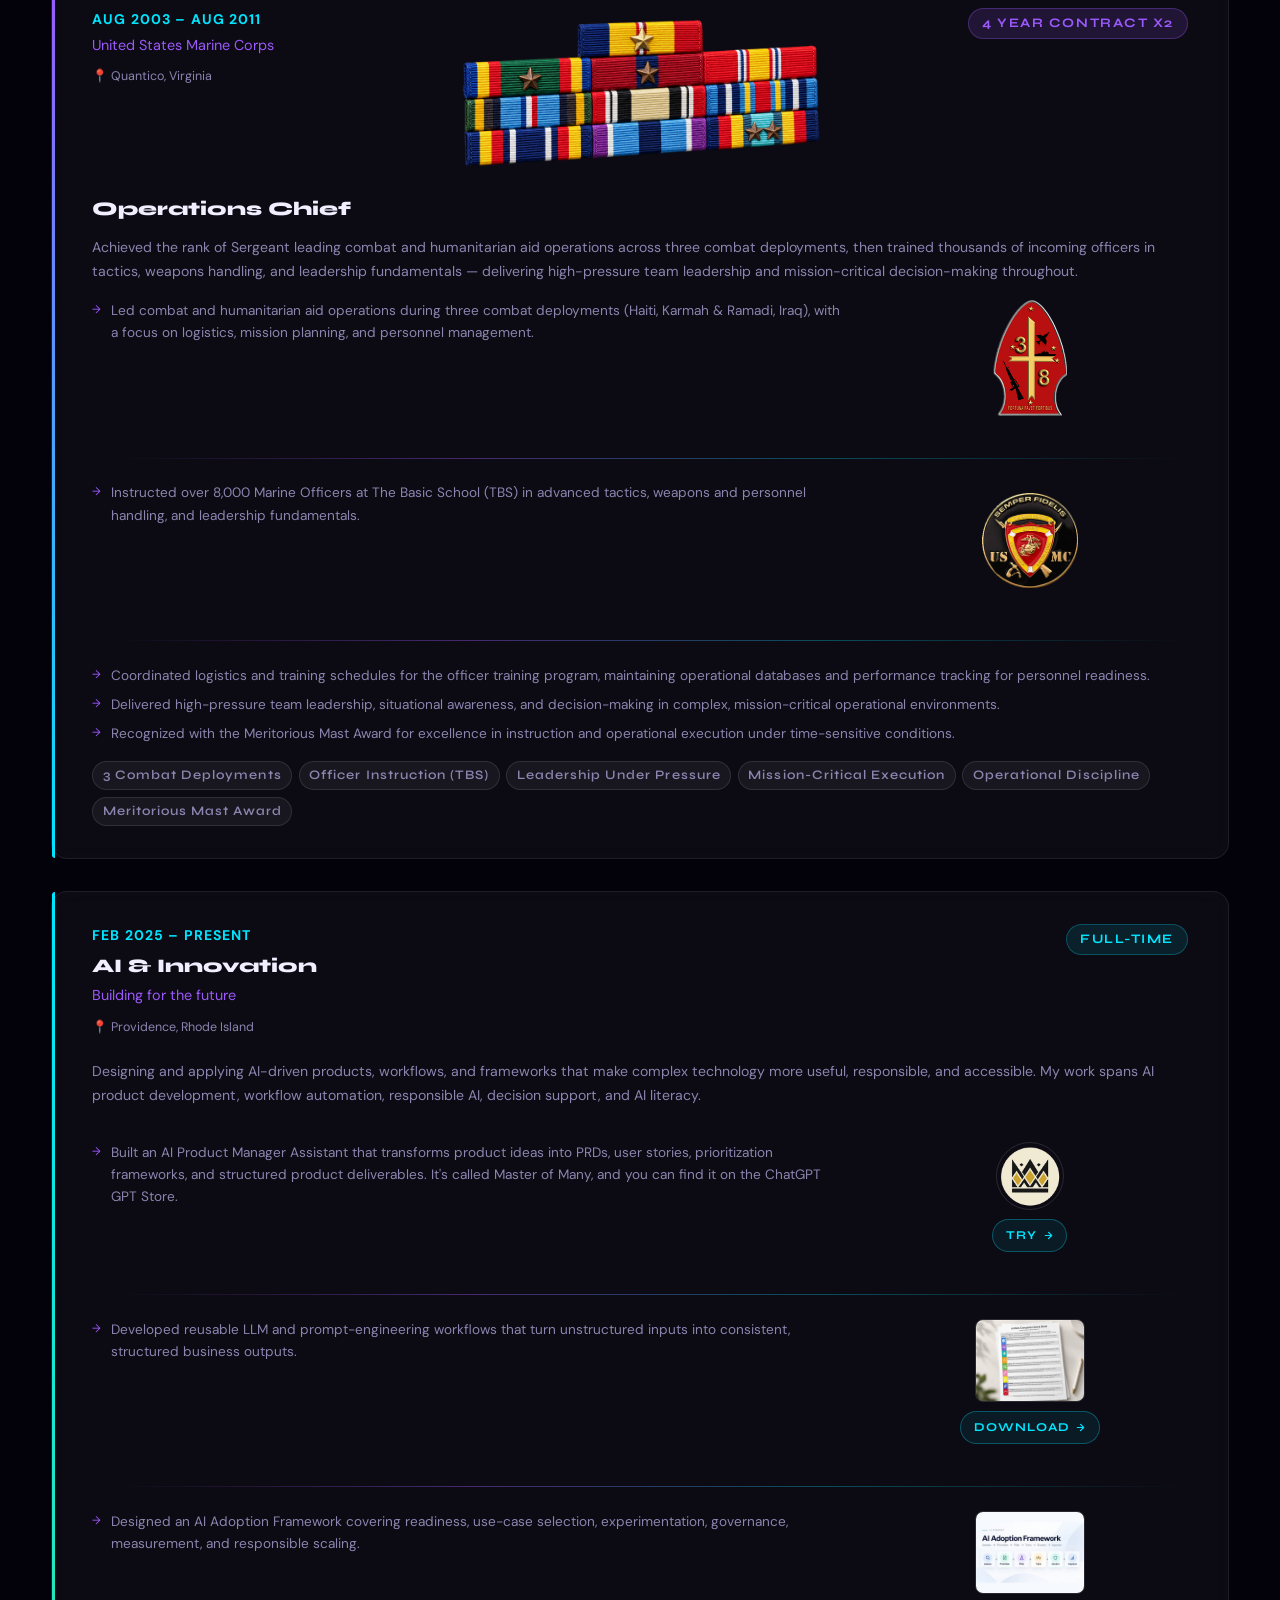
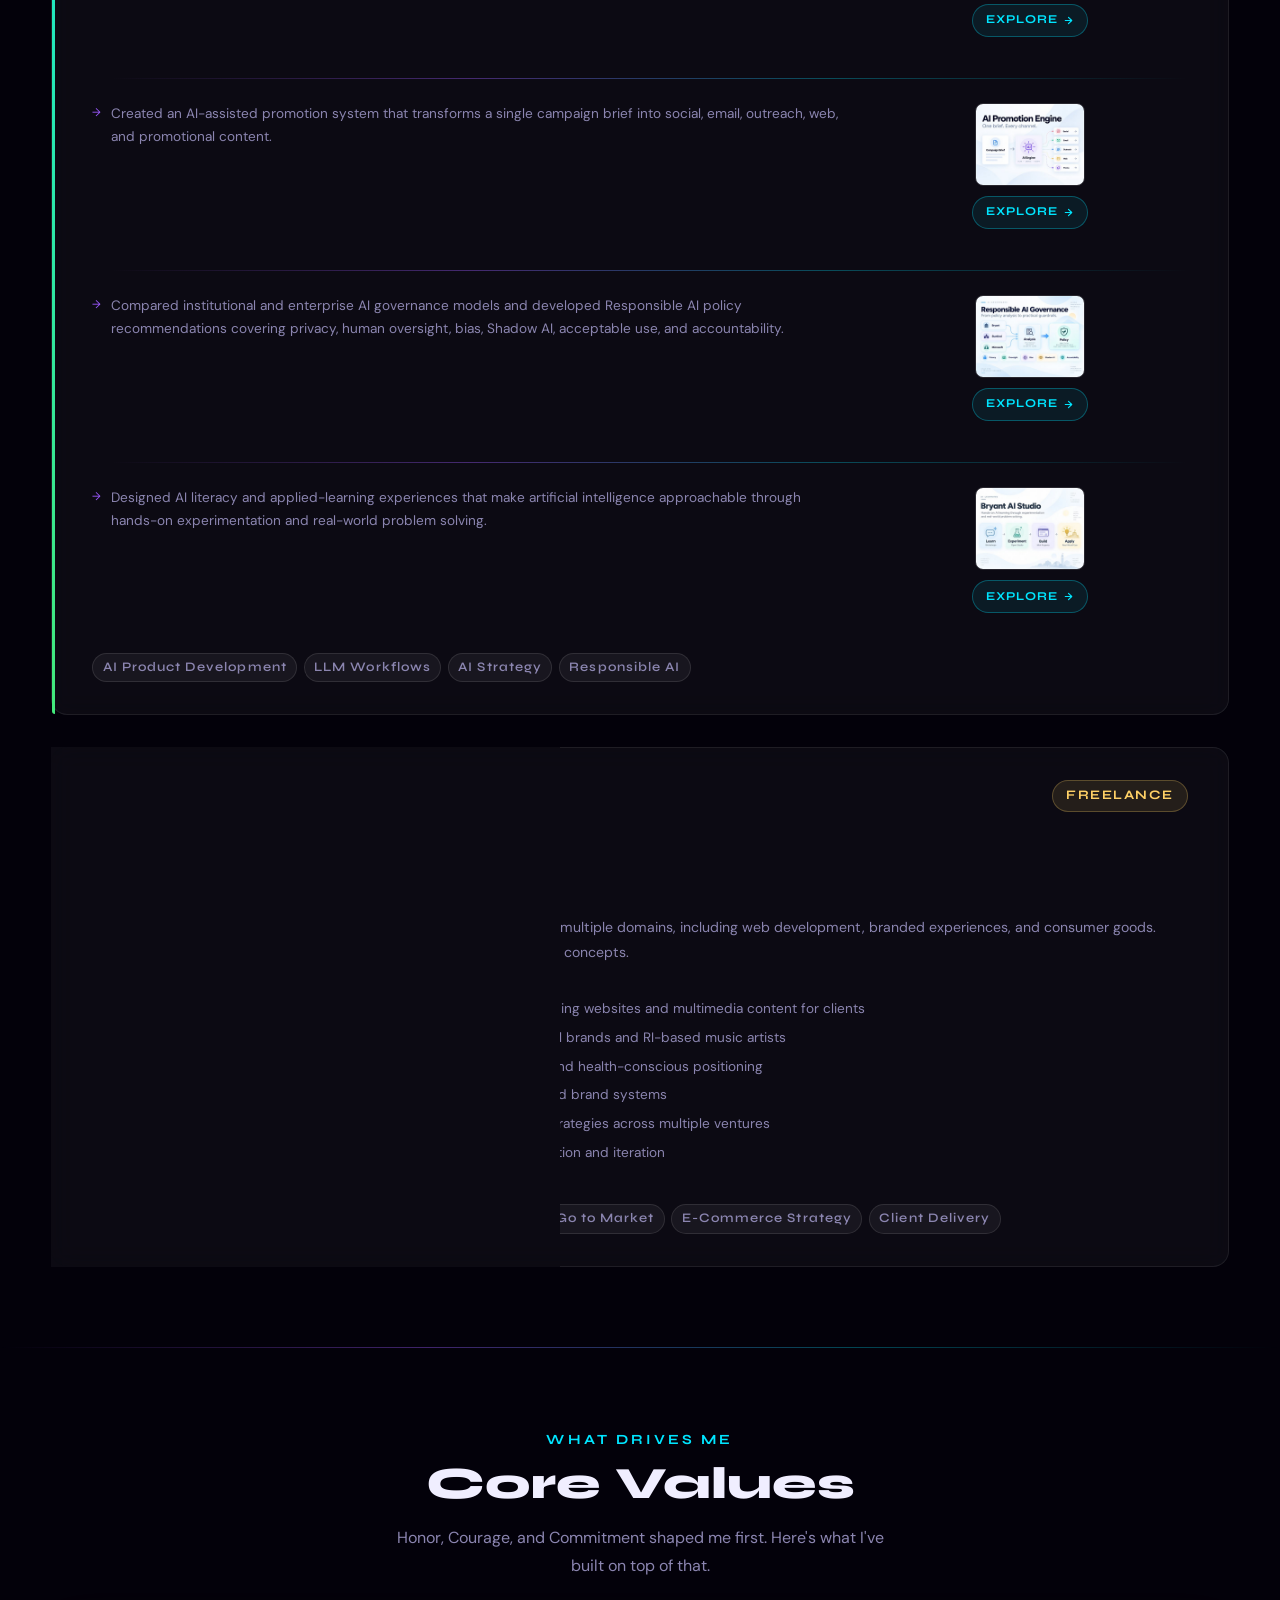
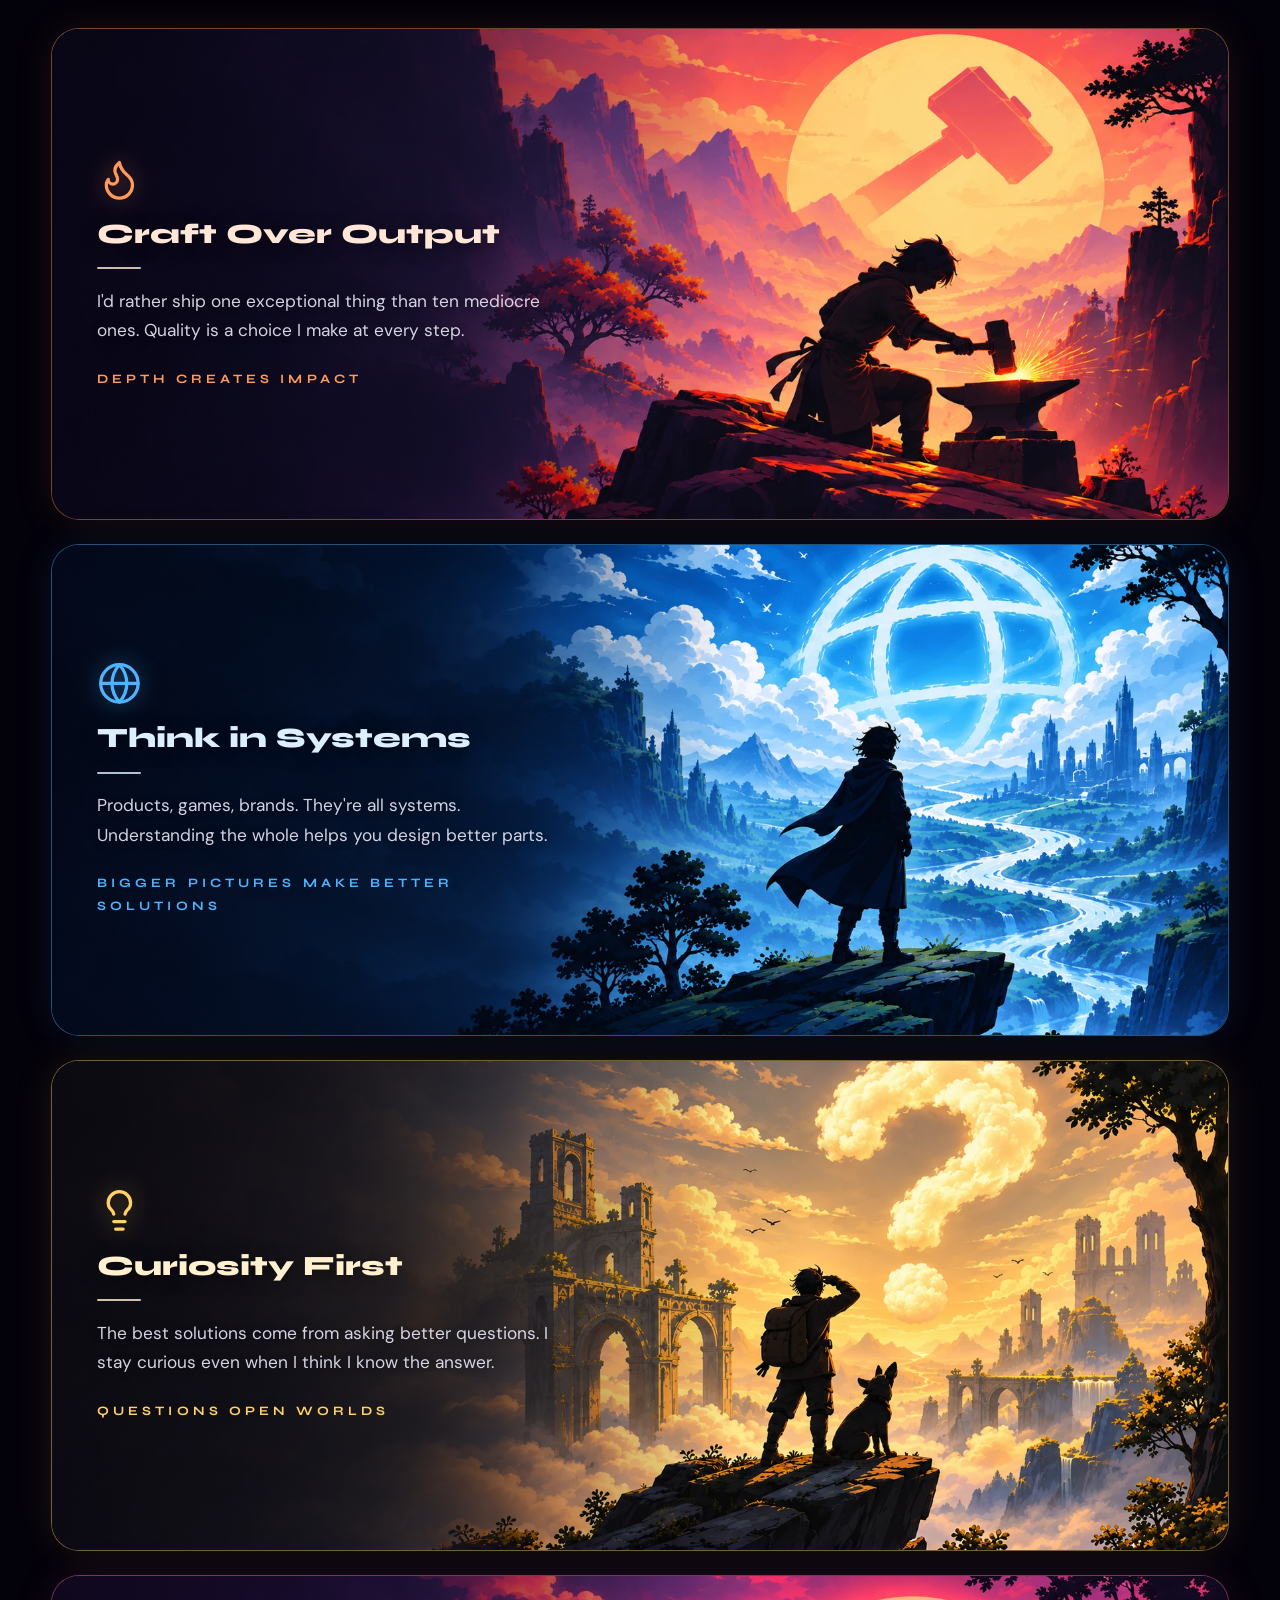
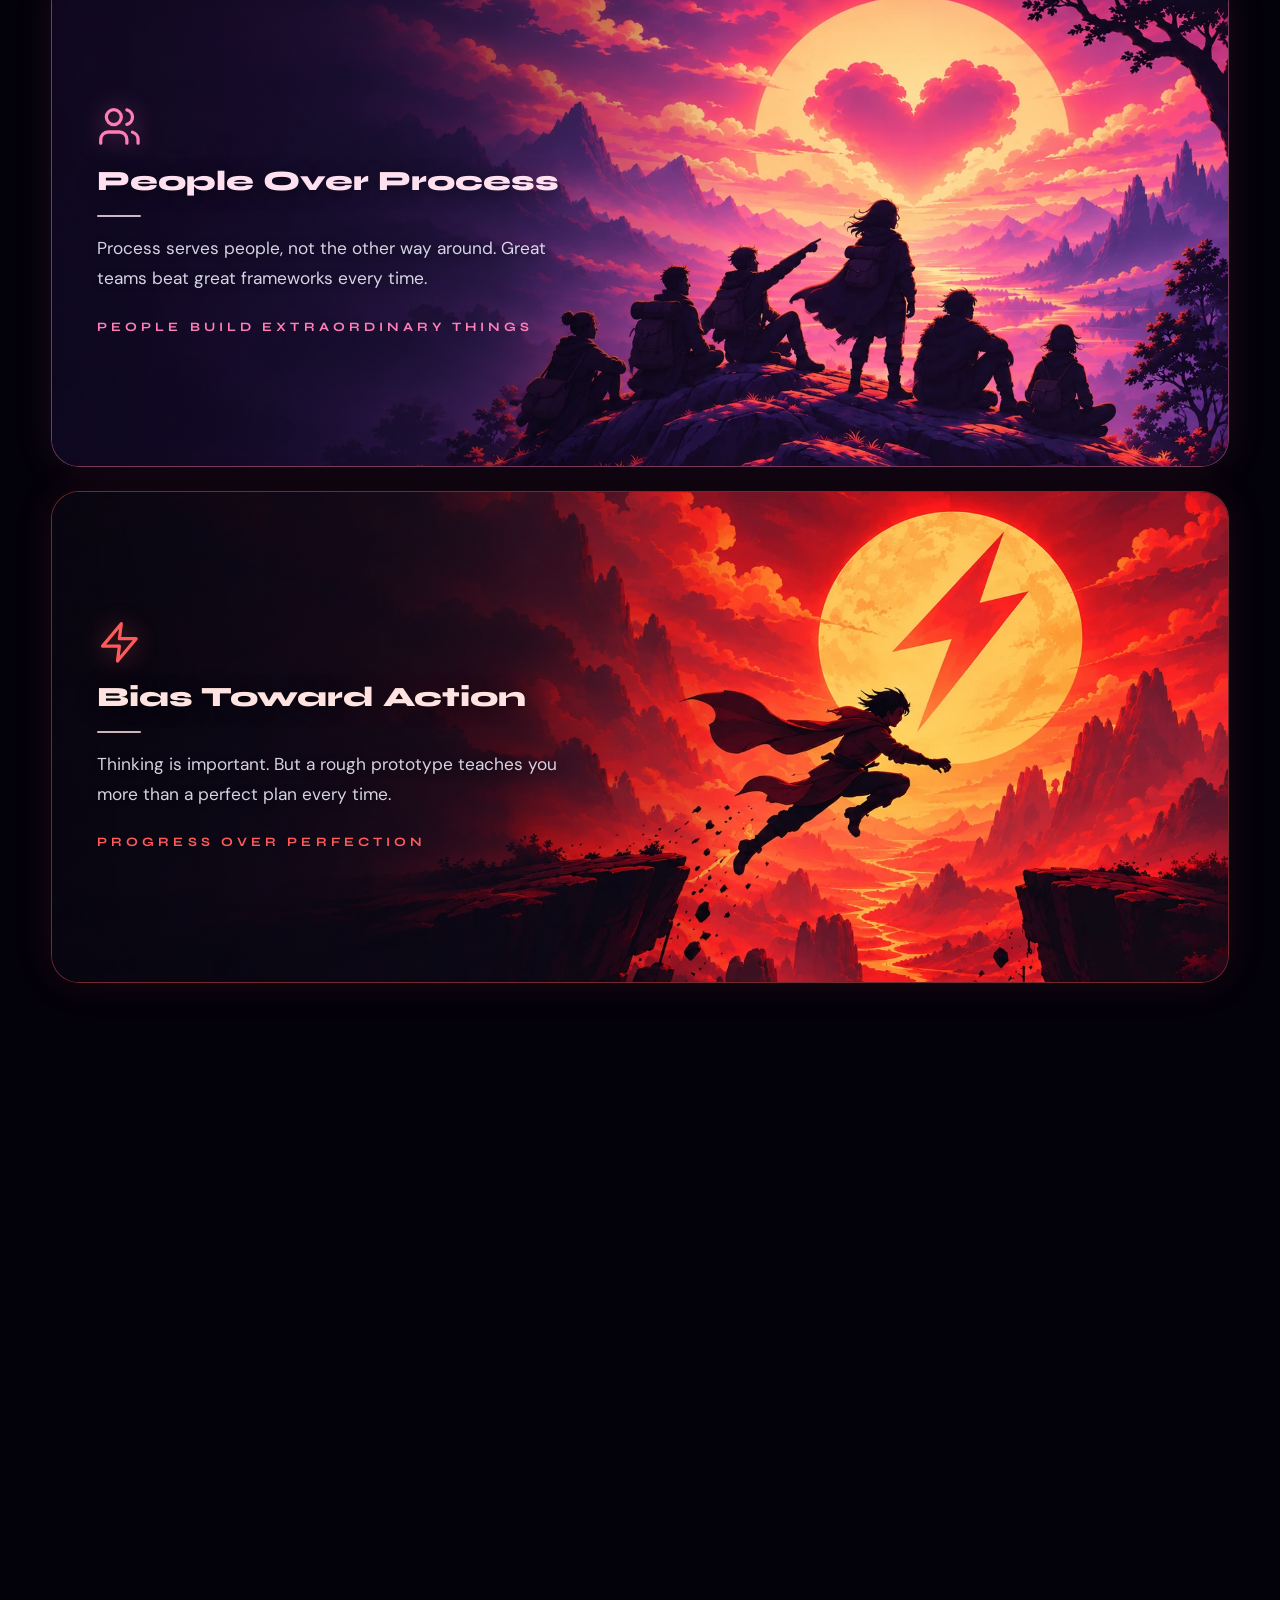
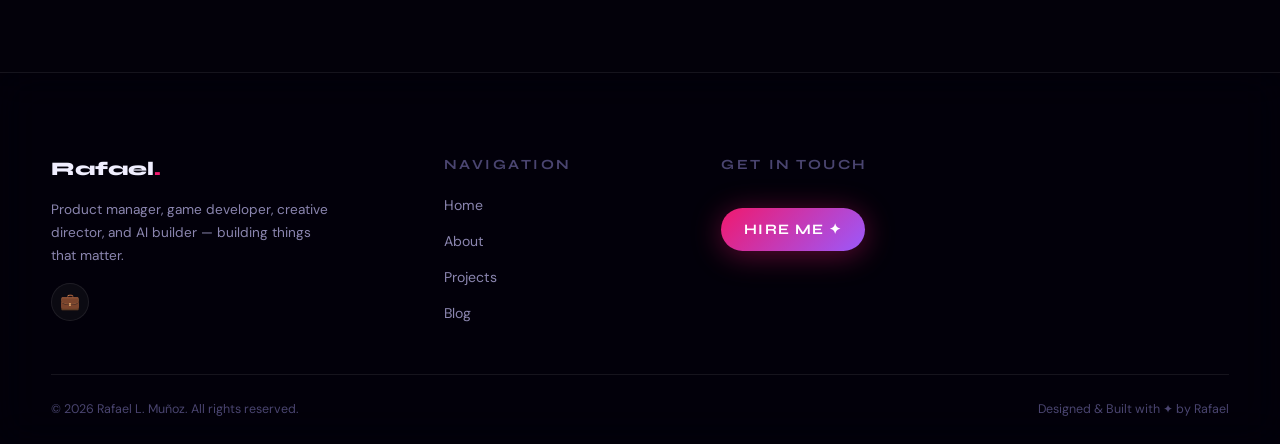
==== commit d5293dce: "About page: illustrated Core Values banner cards with real HTML text" ====
--- a/about.html
+++ b/about.html
@@ -26,30 +26,168 @@
     .bio-photo img { width: 100%; object-fit: cover; display: block; }
     .bio-social { display: flex; gap: .8rem; justify-content: center; flex-wrap: wrap; }
 
-    /* ── Values grid ─────────────────────────────────────── */
-    .values-grid {
-      display: grid;
-      grid-template-columns: repeat(3, 1fr);
-      gap: 1.25rem;
+    /* ── Core Values — illustrated banner cards ──────────────
+       Each card is a full-width banner: the illustration fills the
+       card and the text sits as real HTML over its dark left side
+       (the art is generated with that side left empty on purpose).
+       Text lives in HTML, not baked into the image, so it stays
+       readable on phones and to screen readers. Each card sets its
+       own --value-accent (border, icon, tagline) and --value-title.
+       On phones the art moves above the text instead of behind it. ── */
+    .values-list {
+      display: flex;
+      flex-direction: column;
+      gap: 1.5rem;
       margin-top: var(--sp-lg);
     }
     .value-card {
-      background: var(--card-bg);
-      border: 1px solid var(--card-border);
-      border-radius: var(--radius-md);
-      padding: 1.8rem 1.5rem;
-      text-align: center;
-      backdrop-filter: blur(12px);
-      transition: all var(--transition);
+      --value-accent: var(--accent-cyan);
+      --value-title: var(--text-primary);
+      position: relative;
+      display: flex;
+      align-items: center;
+      overflow: hidden;
+      border-radius: var(--radius-lg);
+      border: 1px solid color-mix(in srgb, var(--value-accent) 45%, transparent);
+      background: var(--bg-deep);
+      box-shadow: 0 0 40px color-mix(in srgb, var(--value-accent) 10%, transparent);
+      /* opacity + transform keep the shared data-reveal fade-in working
+         (this rule would otherwise replace its transition). */
+      transition: opacity .7s var(--ease), transform .7s var(--ease),
+                  border-color var(--transition), box-shadow var(--transition);
+    }
+    /* Zero-width spacer that sets a minimum 12:5 banner shape (padding %
+       is a share of the card's width). Unlike aspect-ratio, it never
+       clips: if the text needs more room the card simply grows. */
+    .value-card::before {
+      content: '';
+      flex: 0 0 0;
+      padding-top: 41.667%;
     }
     .value-card:hover {
-      transform: translateY(-6px);
-      border-color: rgba(0,229,255,0.3);
-      box-shadow: 0 20px 50px rgba(0,0,0,0.35);
-    }
-    .value-icon  { font-size: 2.5rem; margin-bottom: .75rem; display: block; }
-    .value-title { font-family: var(--font-display); font-size: .95rem; font-weight: 700; margin-bottom: .4rem; }
-    .value-desc  { font-size: .82rem; color: var(--text-muted); line-height: 1.6; }
+      transform: translateY(-4px);
+      border-color: color-mix(in srgb, var(--value-accent) 80%, transparent);
+      box-shadow: 0 20px 60px rgba(0,0,0,.45), 0 0 50px color-mix(in srgb, var(--value-accent) 18%, transparent);
+    }
+    .value-art {
+      position: absolute;
+      inset: 0;
+      width: 100%;
+      height: 100%;
+      object-fit: cover;
+      /* Bias the crop upward a little so the sun/symbol near the top
+         of each illustration never gets cut off. */
+      object-position: 50% 35%;
+      transition: transform .8s var(--ease);
+    }
+    .value-card:hover .value-art { transform: scale(1.03); }
+    /* Extra darkening behind the text, fading out before the subject. */
+    .value-scrim {
+      position: absolute;
+      inset: 0;
+      background: linear-gradient(90deg,
+        rgba(3,1,10,.6) 0%,
+        rgba(3,1,10,.35) 38%,
+        transparent 58%);
+    }
+    .value-content {
+      position: relative;
+      z-index: 1;
+      width: min(48%, 560px);
+      padding: clamp(1.5rem, 3.5vw, 3rem);
+    }
+    .value-icon {
+      display: block;
+      width: clamp(2.25rem, 3.5vw, 2.9rem);
+      height: clamp(2.25rem, 3.5vw, 2.9rem);
+      color: var(--value-accent);
+      filter: drop-shadow(0 0 12px color-mix(in srgb, var(--value-accent) 45%, transparent));
+      margin-bottom: 1.1rem;
+    }
+    .value-icon svg { width: 100%; height: 100%; display: block; }
+    .value-title {
+      font-family: var(--font-display);
+      /* Syne is a very wide face — kept modest so titles stay on one
+         line on desktop like the original card designs. */
+      font-size: clamp(1.35rem, 2.2vw, 1.75rem);
+      font-weight: 800;
+      line-height: 1.1;
+      color: var(--value-title);
+      text-shadow: 0 2px 18px rgba(0,0,0,.5);
+    }
+    .value-rule {
+      display: block;
+      width: 44px;
+      height: 2px;
+      border-radius: 2px;
+      background: var(--value-title);
+      opacity: .8;
+      margin: 1.1rem 0;
+    }
+    .value-desc {
+      font-size: clamp(.95rem, 1.35vw, 1.1rem);
+      line-height: 1.7;
+      color: var(--text-primary);
+      opacity: .88;
+      text-shadow: 0 1px 10px rgba(0,0,0,.6);
+    }
+    .value-tagline {
+      margin-top: 1.4rem;
+      font-family: var(--font-display);
+      font-size: .8rem;
+      font-weight: 700;
+      letter-spacing: .32em;
+      text-transform: uppercase;
+      line-height: 1.8;
+      color: var(--value-accent);
+    }
+
+    /* Per-card color themes, matched to each illustration */
+    .value-card--systems     { --value-accent: #4fb3ff; --value-title: #dcefff; }
+    .value-card--intentional { --value-accent: #a78bfa; --value-title: #e6dcff; }
+    .value-card--curiosity   { --value-accent: #ffd166; --value-title: #fff1cf; }
+    .value-card--people      { --value-accent: #ff7eb6; --value-title: #ffe0ef; }
+    .value-card--action      { --value-accent: #ff5a5a; --value-title: #ffe3e0; }
+    .value-card--craft       { --value-accent: #ff9a5c; --value-title: #ffe6d6; }
+
+    /* Small laptops: text column gets a bit more of the width */
+    @media (max-width: 1100px) {
+      .value-content { width: 54%; }
+      .value-scrim {
+        background: linear-gradient(90deg,
+          rgba(3,1,10,.7) 0%, rgba(3,1,10,.45) 42%, transparent 66%);
+      }
+    }
+    /* Tablet and phone: art on top, text below on a solid dark panel —
+       never text over busy art once the card gets narrow. */
+    @media (max-width: 900px) {
+      .value-card { flex-direction: column; align-items: stretch; }
+      .value-card::before { display: none; }
+      .value-art {
+        position: static;
+        height: auto;
+        aspect-ratio: 2 / 1;          /* tablet: the whole illustration */
+        object-position: 50% 50%;
+      }
+      .value-scrim { display: none; }
+      .value-content {
+        width: 100%;
+        padding: 1.6rem 1.75rem 1.9rem;
+        background: linear-gradient(180deg,
+          color-mix(in srgb, var(--value-accent) 8%, var(--bg-deep)) 0%, var(--bg-deep) 100%);
+      }
+    }
+    /* Phone: taller crop that zooms toward the subject on the right
+       (the empty left side of the art isn't needed when text is below). */
+    @media (max-width: 600px) {
+      .value-art { aspect-ratio: 4 / 3; object-position: 72% 40%; }
+      .value-content { padding: 1.4rem 1.3rem 1.7rem; }
+      .value-tagline { letter-spacing: .24em; }
+    }
+    @media (prefers-reduced-motion: reduce) {
+      .value-art, .value-card { transition: none; }
+      .value-card:hover, .value-card:hover .value-art { transform: none; }
+    }
 
     /* ── Fun facts ───────────────────────────────────────── */
     .facts-row { display: flex; gap: 1rem; flex-wrap: wrap; margin-top: var(--sp-md); }
@@ -251,7 +389,6 @@
     @media (max-width: 900px) {
       .bio-grid    { grid-template-columns: 1fr; }
       .bio-sticky  { position: static; }
-      .values-grid { grid-template-columns: repeat(2,1fr); }
       .exp-card    { grid-template-columns: 1fr; }
       /* The pill is a sibling AFTER the (very long) meta block in the
          markup, so collapsing to 1 column would otherwise push it all
@@ -262,7 +399,6 @@
       .exp-meta-top .exp-type { justify-self: start; }
     }
     @media (max-width: 600px) {
-      .values-grid { grid-template-columns: 1fr; }
       .exp-card    { padding: 1.5rem; }
       .cert-grid   { grid-template-columns: 1fr; }
     }
@@ -562,37 +698,83 @@
         Honor, Courage, and Commitment shaped me first. Here's what I've built on top of that.
       </p>
     </div>
-    <div class="values-grid">
-      <div class="value-card" data-reveal data-delay="1">
-        <span class="value-icon">🔥</span>
-        <h3 class="value-title display">Craft Over Output</h3>
-        <p class="value-desc">I'd rather ship one exceptional thing than ten mediocre ones. Quality is a choice I make at every step.</p>
-      </div>
-      <div class="value-card" data-reveal data-delay="2">
-        <span class="value-icon">🌐</span>
-        <h3 class="value-title display">Think in Systems</h3>
-        <p class="value-desc">Products, games, brands. They're all systems. Understanding the whole helps you design better parts.</p>
-      </div>
-      <div class="value-card" data-reveal data-delay="3">
-        <span class="value-icon">💡</span>
-        <h3 class="value-title display">Curiosity First</h3>
-        <p class="value-desc">The best solutions come from asking better questions. I stay curious even when I think I know the answer.</p>
-      </div>
-      <div class="value-card" data-reveal data-delay="1">
-        <span class="value-icon">🤝</span>
-        <h3 class="value-title display">People Over Process</h3>
-        <p class="value-desc">Process serves people, not the other way around. Great teams beat great frameworks every time.</p>
-      </div>
-      <div class="value-card" data-reveal data-delay="2">
-        <span class="value-icon">⚡</span>
-        <h3 class="value-title display">Bias Toward Action</h3>
-        <p class="value-desc">Thinking is important. But a rough prototype teaches you more than a perfect plan every time.</p>
-      </div>
-      <div class="value-card" data-reveal data-delay="3">
-        <span class="value-icon">🎯</span>
-        <h3 class="value-title display">Intentional Design</h3>
-        <p class="value-desc">Every color, word, and feature should earn its place. I don't add things, I solve for outcomes.</p>
-      </div>
+    <!-- Icons are inline SVGs adapted from Lucide (lucide.dev, ISC
+         license) so all six share one line style and take the card's
+         accent color. Art is decorative (alt=""): the text says it all. -->
+    <div class="values-list">
+
+      <article class="value-card value-card--craft" data-reveal>
+        <img class="value-art" src="value-craft-over-output.webp" alt="" loading="lazy" width="1774" height="887" />
+        <div class="value-scrim"></div>
+        <div class="value-content">
+          <span class="value-icon" aria-hidden="true"><svg viewBox="0 0 24 24" fill="none" stroke="currentColor" stroke-width="1.75" stroke-linecap="round" stroke-linejoin="round"><path d="M8.5 14.5A2.5 2.5 0 0 0 11 12c0-1.38-.5-2-1-3-1.07-2.14-.22-4.05 2-6 .5 2.5 2 4.9 4 6.5 2 1.6 3 3.5 3 5.5a7 7 0 1 1-14 0c0-1.15.43-2.29 1-3a2.5 2.5 0 0 0 2.5 2.5z"/></svg></span>
+          <h3 class="value-title">Craft Over Output</h3>
+          <span class="value-rule" aria-hidden="true"></span>
+          <p class="value-desc">I'd rather ship one exceptional thing than ten mediocre ones. Quality is a choice I make at every step.</p>
+          <p class="value-tagline">Depth creates impact</p>
+        </div>
+      </article>
+
+      <article class="value-card value-card--systems" data-reveal>
+        <img class="value-art" src="value-think-in-systems.webp" alt="" loading="lazy" width="1774" height="887" />
+        <div class="value-scrim"></div>
+        <div class="value-content">
+          <span class="value-icon" aria-hidden="true"><svg viewBox="0 0 24 24" fill="none" stroke="currentColor" stroke-width="1.75" stroke-linecap="round" stroke-linejoin="round"><circle cx="12" cy="12" r="10"/><path d="M2 12h20"/><path d="M12 2a15.3 15.3 0 0 1 4 10 15.3 15.3 0 0 1-4 10 15.3 15.3 0 0 1-4-10 15.3 15.3 0 0 1 4-10z"/></svg></span>
+          <h3 class="value-title">Think in Systems</h3>
+          <span class="value-rule" aria-hidden="true"></span>
+          <p class="value-desc">Products, games, brands. They're all systems. Understanding the whole helps you design better parts.</p>
+          <p class="value-tagline">Bigger pictures make better solutions</p>
+        </div>
+      </article>
+
+      <article class="value-card value-card--curiosity" data-reveal>
+        <img class="value-art" src="value-curiosity-first.webp" alt="" loading="lazy" width="1774" height="887" />
+        <div class="value-scrim"></div>
+        <div class="value-content">
+          <span class="value-icon" aria-hidden="true"><svg viewBox="0 0 24 24" fill="none" stroke="currentColor" stroke-width="1.75" stroke-linecap="round" stroke-linejoin="round"><path d="M15 14c.2-1 .7-1.7 1.5-2.5 1-.9 1.5-2.2 1.5-3.5A6 6 0 0 0 6 8c0 1 .2 2.2 1.5 3.5.7.7 1.3 1.5 1.5 2.5"/><path d="M9 18h6"/><path d="M10 22h4"/></svg></span>
+          <h3 class="value-title">Curiosity First</h3>
+          <span class="value-rule" aria-hidden="true"></span>
+          <p class="value-desc">The best solutions come from asking better questions. I stay curious even when I think I know the answer.</p>
+          <p class="value-tagline">Questions open worlds</p>
+        </div>
+      </article>
+
+      <article class="value-card value-card--people" data-reveal>
+        <img class="value-art" src="value-people-over-process.webp" alt="" loading="lazy" width="1774" height="887" />
+        <div class="value-scrim"></div>
+        <div class="value-content">
+          <span class="value-icon" aria-hidden="true"><svg viewBox="0 0 24 24" fill="none" stroke="currentColor" stroke-width="1.75" stroke-linecap="round" stroke-linejoin="round"><path d="M16 21v-2a4 4 0 0 0-4-4H6a4 4 0 0 0-4 4v2"/><circle cx="9" cy="7" r="4"/><path d="M22 21v-2a4 4 0 0 0-3-3.87"/><path d="M16 3.13a4 4 0 0 1 0 7.75"/></svg></span>
+          <h3 class="value-title">People Over Process</h3>
+          <span class="value-rule" aria-hidden="true"></span>
+          <p class="value-desc">Process serves people, not the other way around. Great teams beat great frameworks every time.</p>
+          <p class="value-tagline">People build extraordinary things</p>
+        </div>
+      </article>
+
+      <article class="value-card value-card--action" data-reveal>
+        <img class="value-art" src="value-bias-toward-action.webp" alt="" loading="lazy" width="1774" height="887" />
+        <div class="value-scrim"></div>
+        <div class="value-content">
+          <span class="value-icon" aria-hidden="true"><svg viewBox="0 0 24 24" fill="none" stroke="currentColor" stroke-width="1.75" stroke-linecap="round" stroke-linejoin="round"><path d="M13 2 3 14h9l-1 8 10-12h-9l1-8z"/></svg></span>
+          <h3 class="value-title">Bias Toward Action</h3>
+          <span class="value-rule" aria-hidden="true"></span>
+          <p class="value-desc">Thinking is important. But a rough prototype teaches you more than a perfect plan every time.</p>
+          <p class="value-tagline">Progress over perfection</p>
+        </div>
+      </article>
+
+      <article class="value-card value-card--intentional" data-reveal>
+        <img class="value-art" src="value-intentional-design.webp" alt="" loading="lazy" width="1774" height="887" />
+        <div class="value-scrim"></div>
+        <div class="value-content">
+          <span class="value-icon" aria-hidden="true"><svg viewBox="0 0 24 24" fill="none" stroke="currentColor" stroke-width="1.75" stroke-linecap="round" stroke-linejoin="round"><circle cx="12" cy="12" r="10"/><circle cx="12" cy="12" r="6"/><circle cx="12" cy="12" r="2"/></svg></span>
+          <h3 class="value-title">Intentional Design</h3>
+          <span class="value-rule" aria-hidden="true"></span>
+          <p class="value-desc">Every color, word, and feature should earn its place. I don't add things, I solve for outcomes.</p>
+          <p class="value-tagline">Less noise, more meaning</p>
+        </div>
+      </article>
+
     </div>
     <div style="text-align:center; margin-top:var(--sp-lg);" data-reveal>
       <a href="contact.html" class="btn btn-primary">Let's Build Something Together →</a>
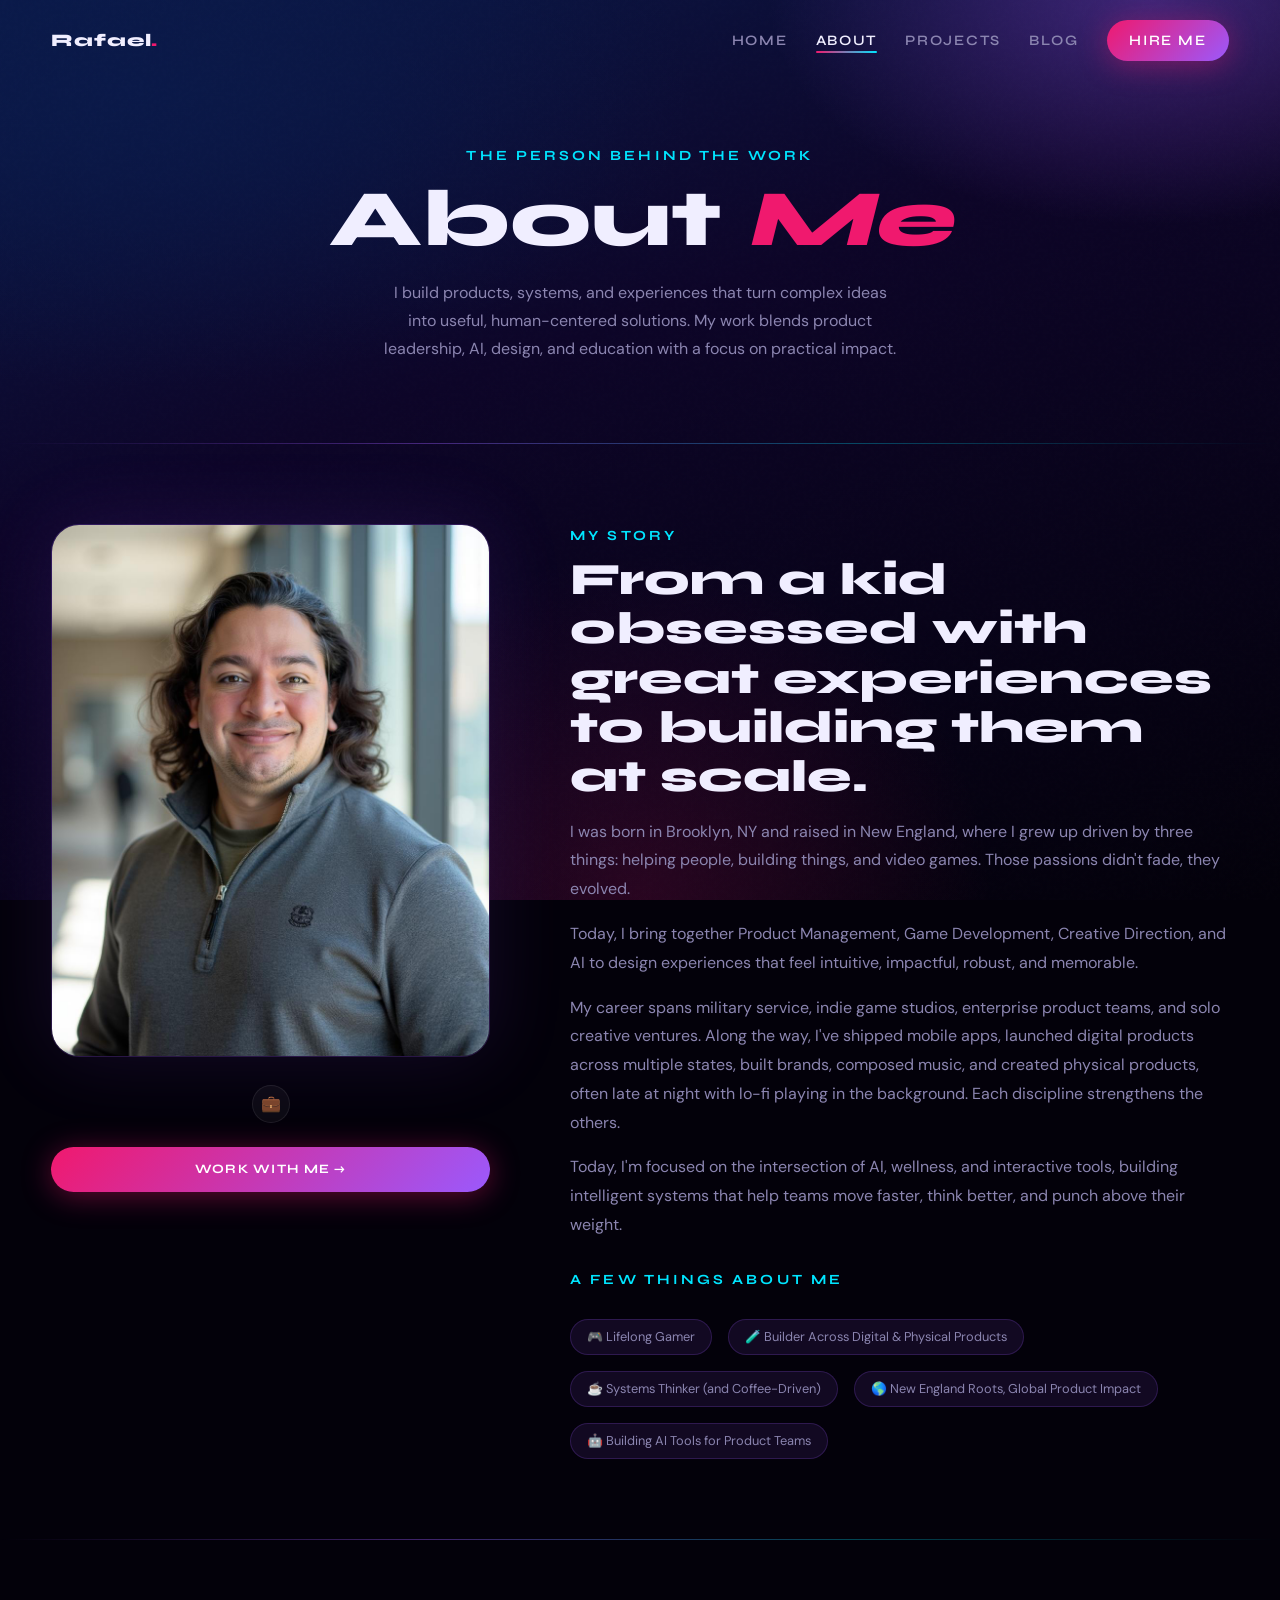
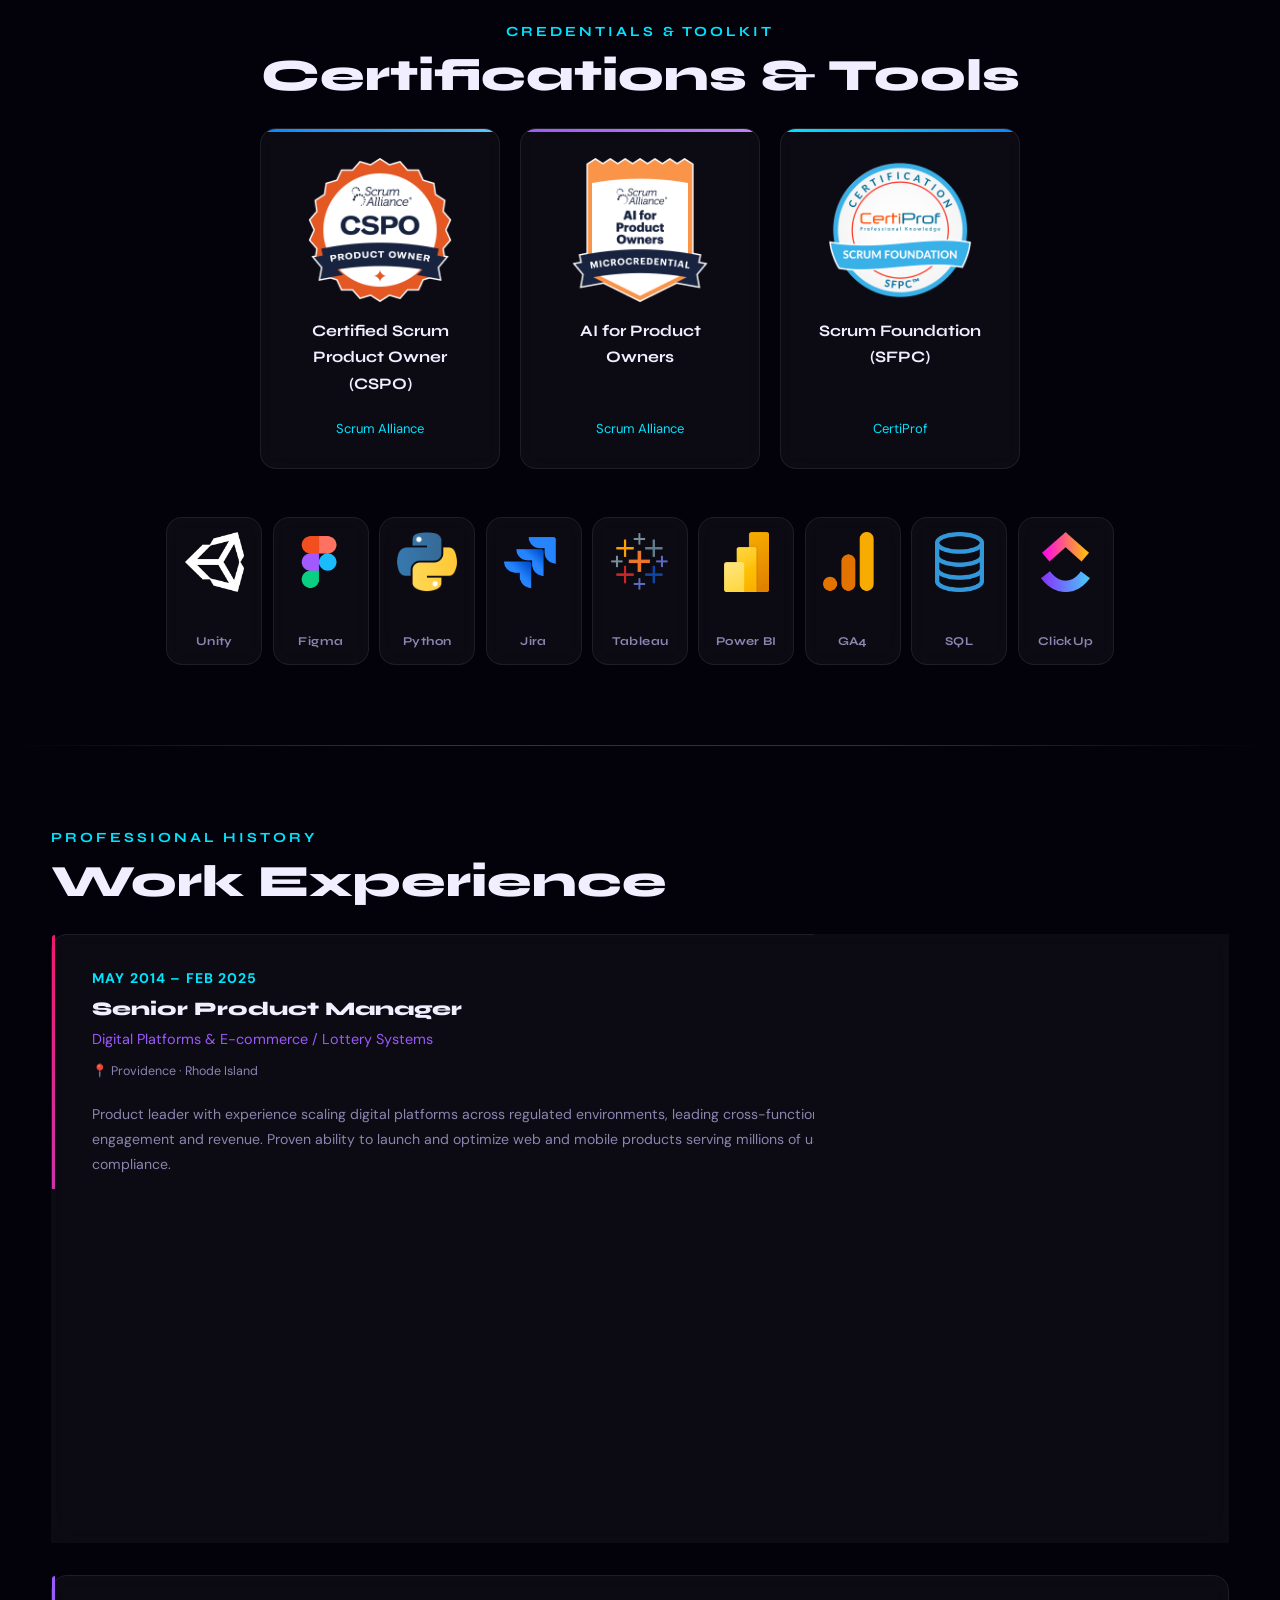
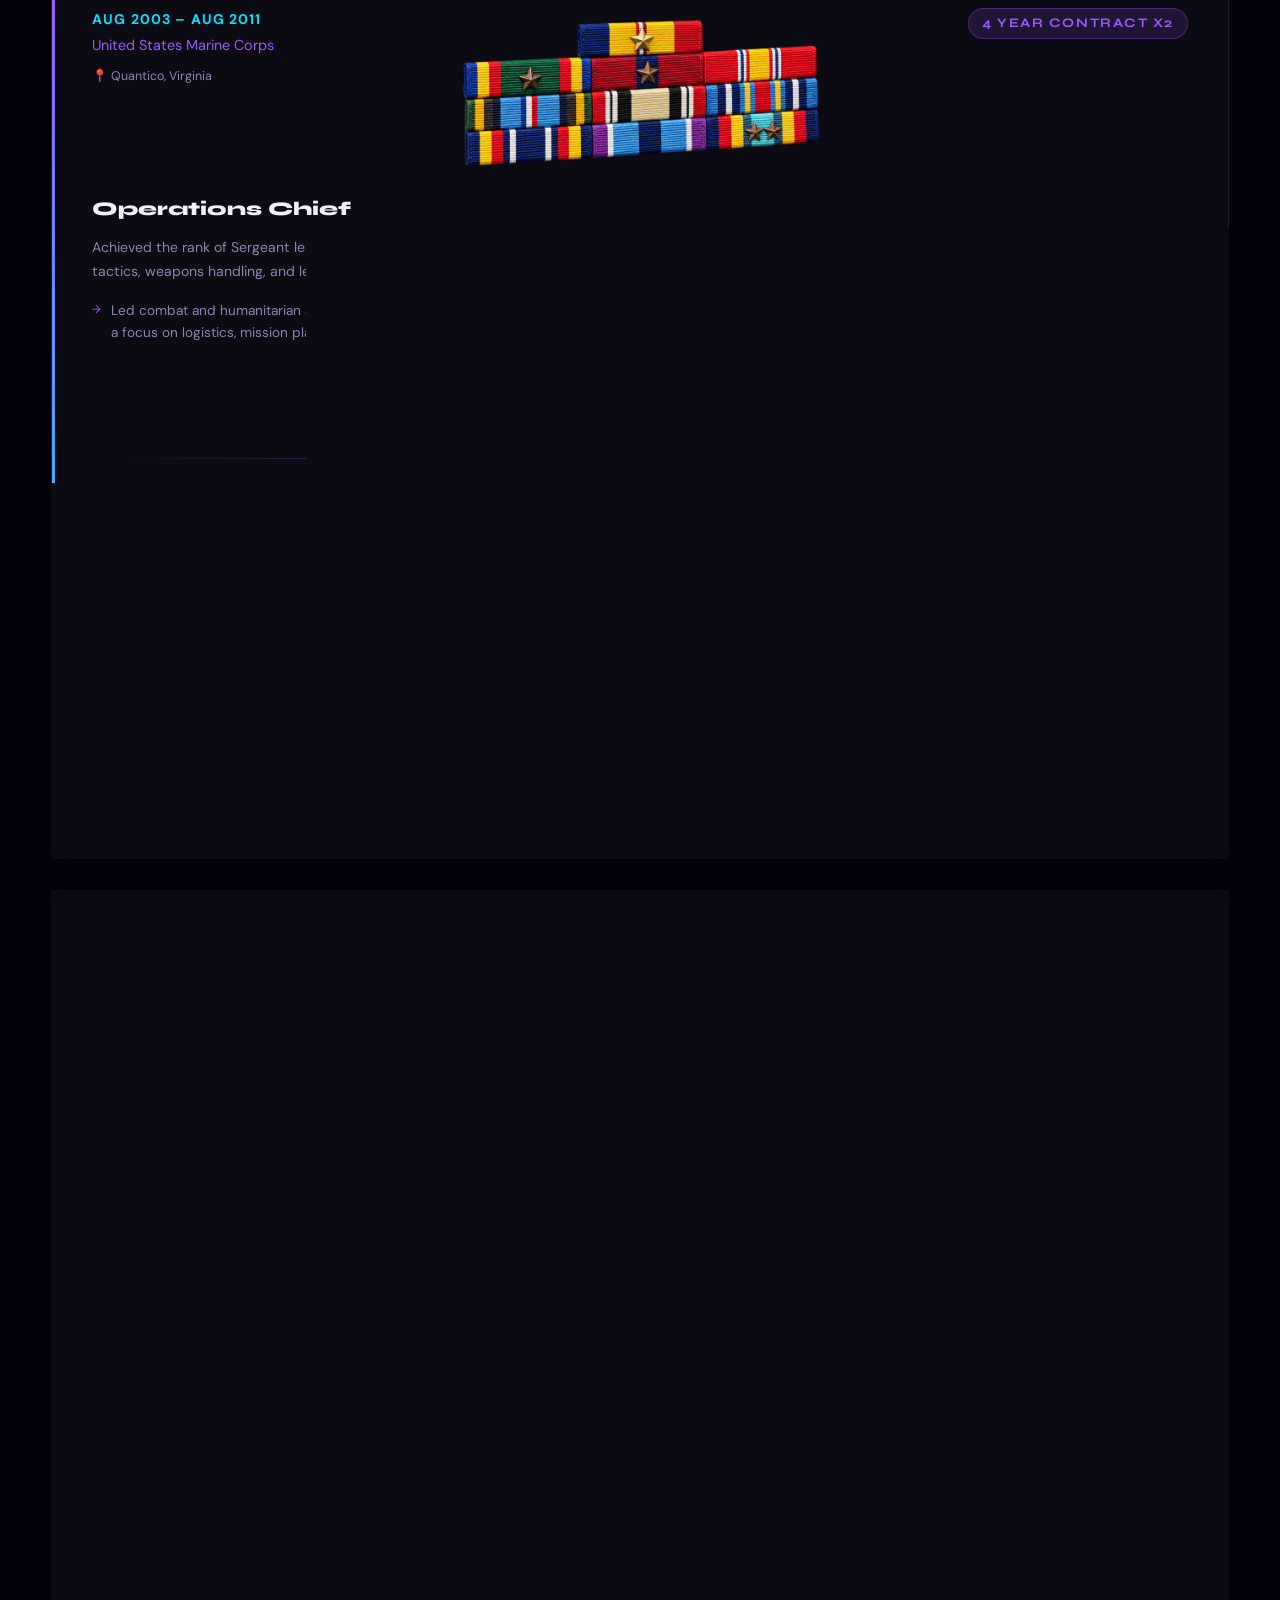
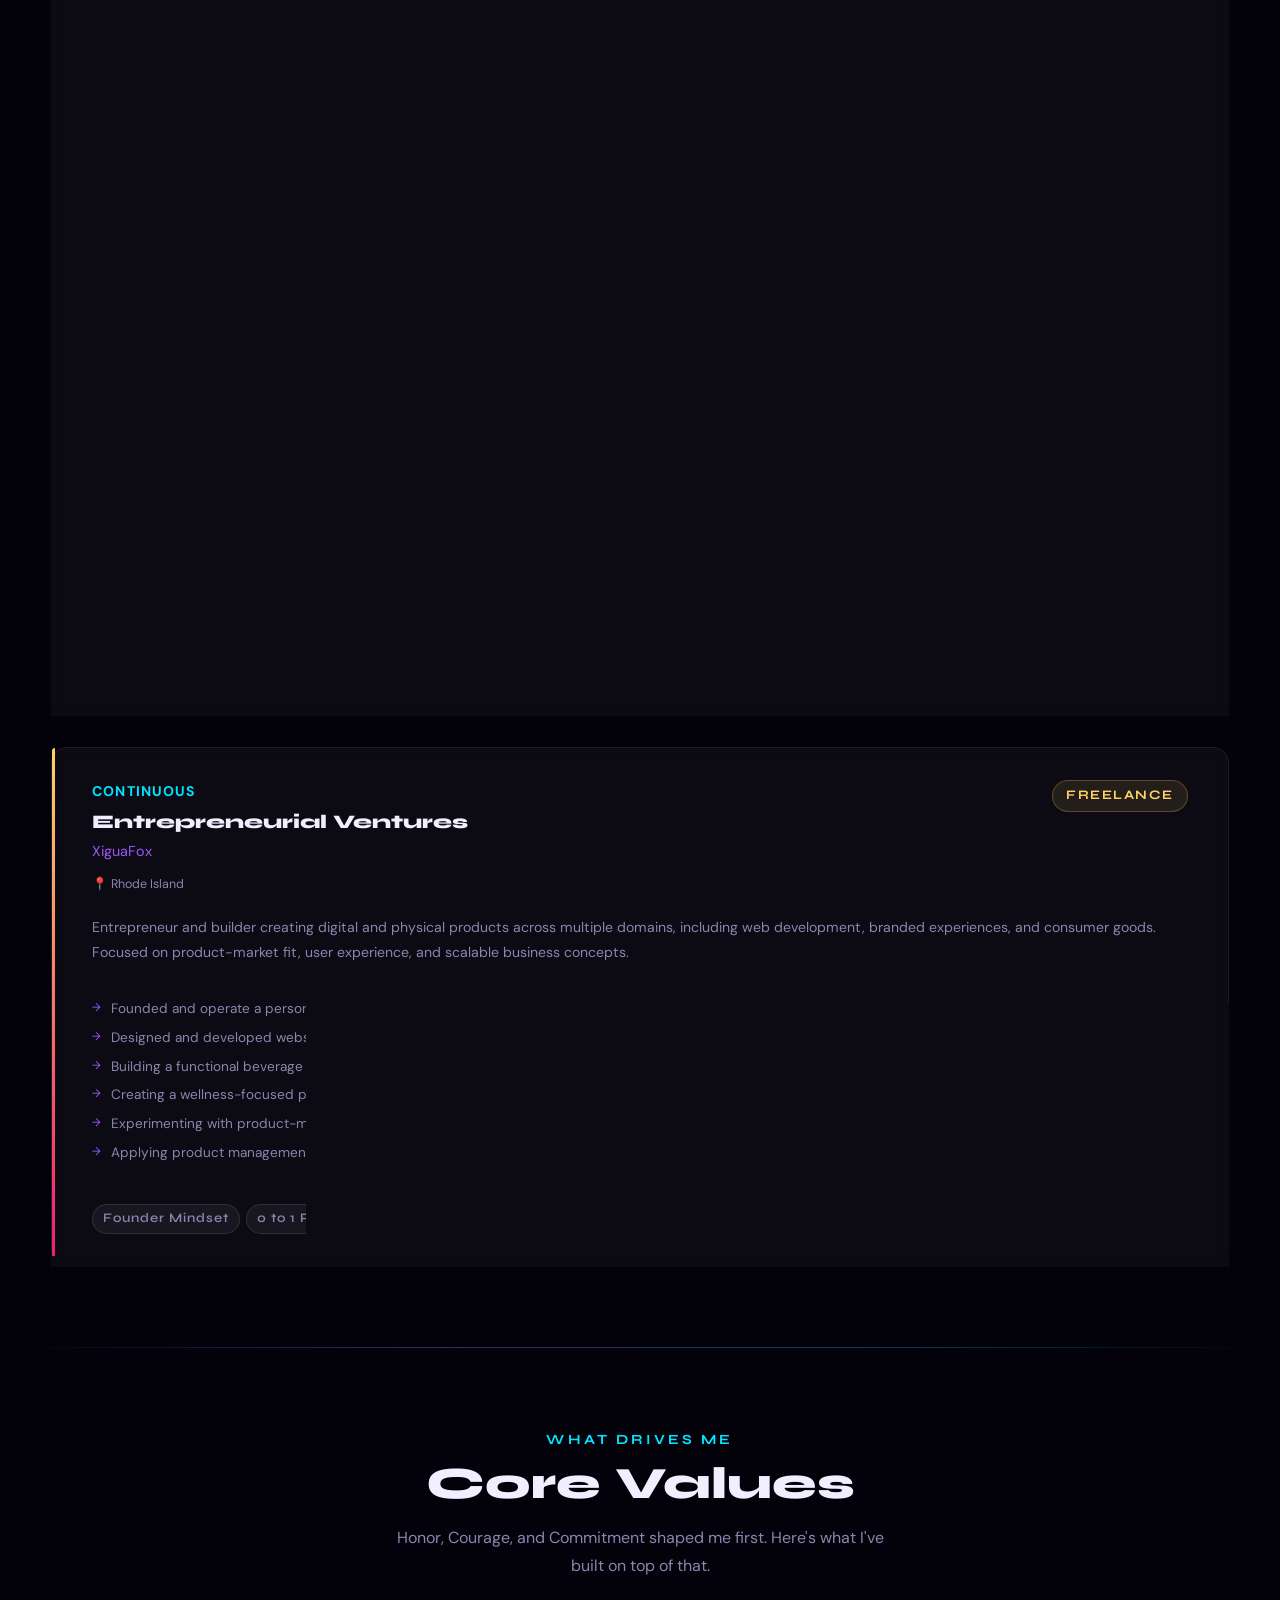
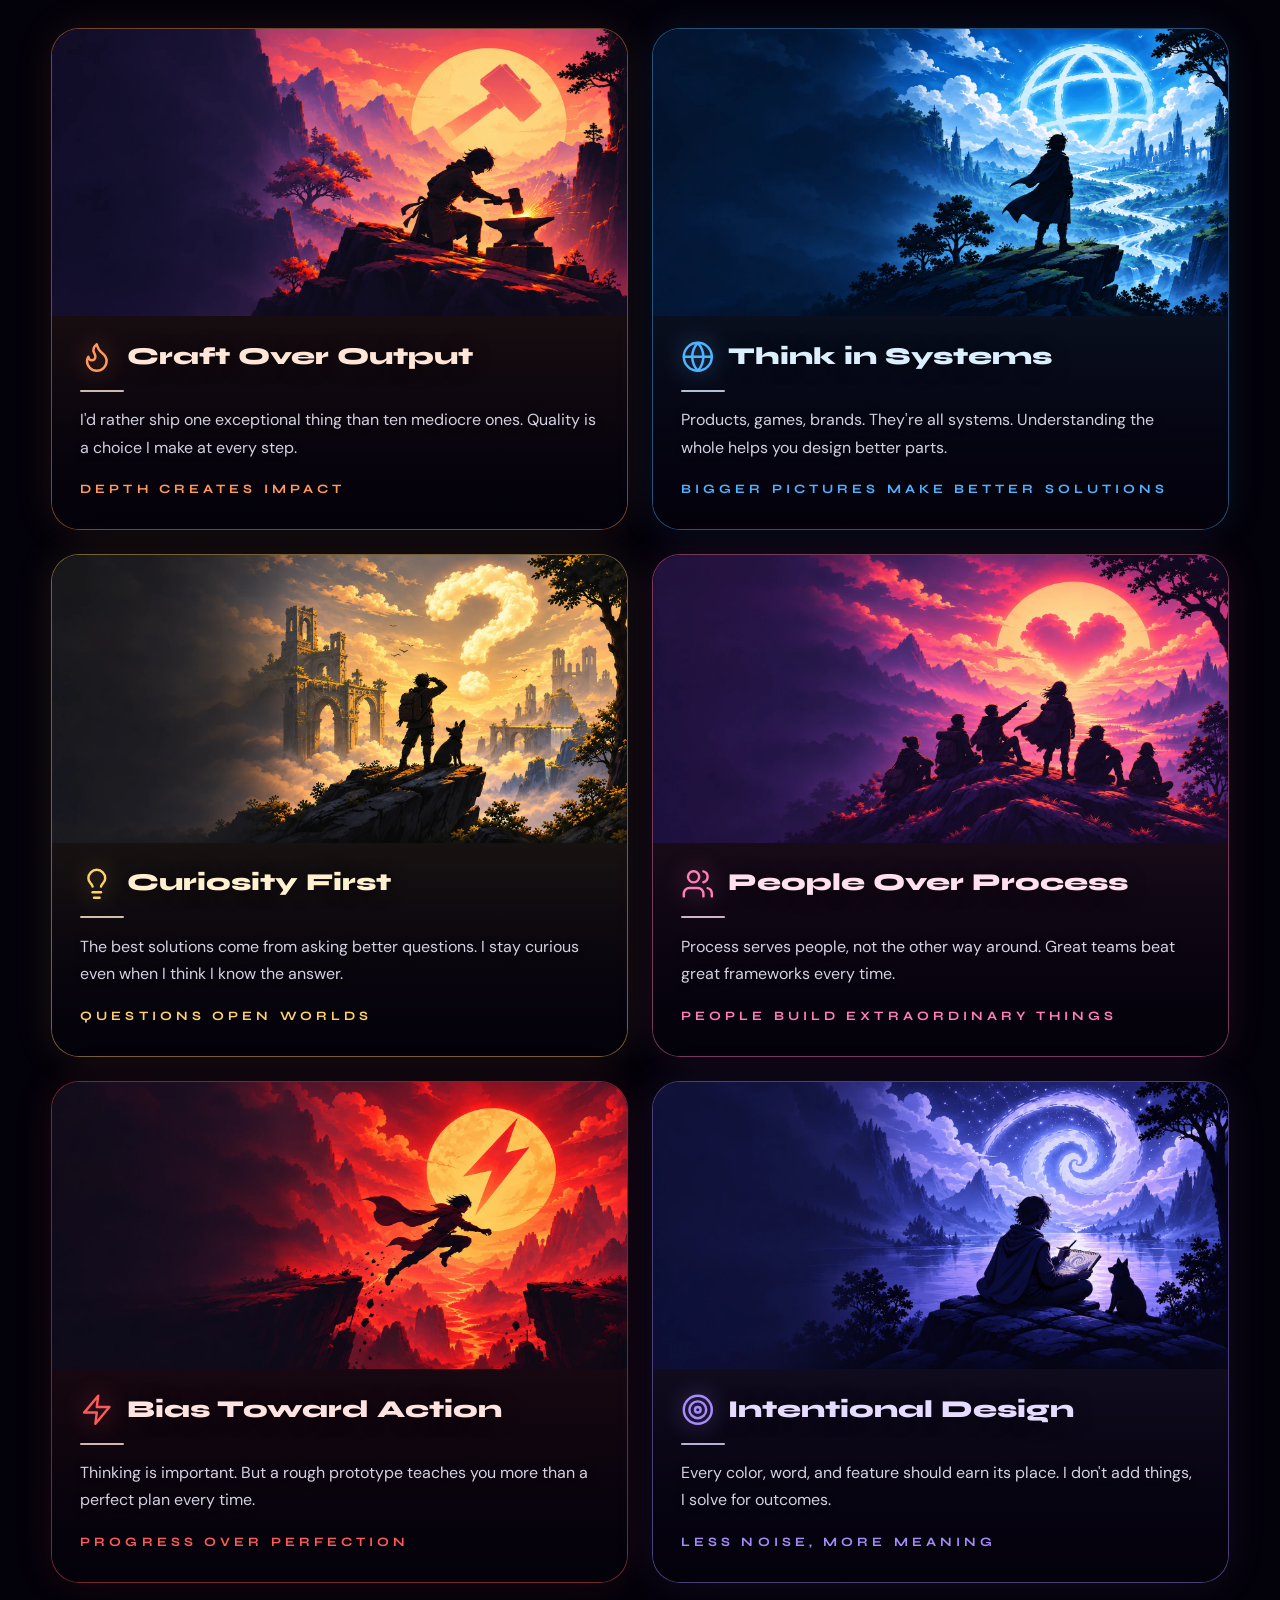
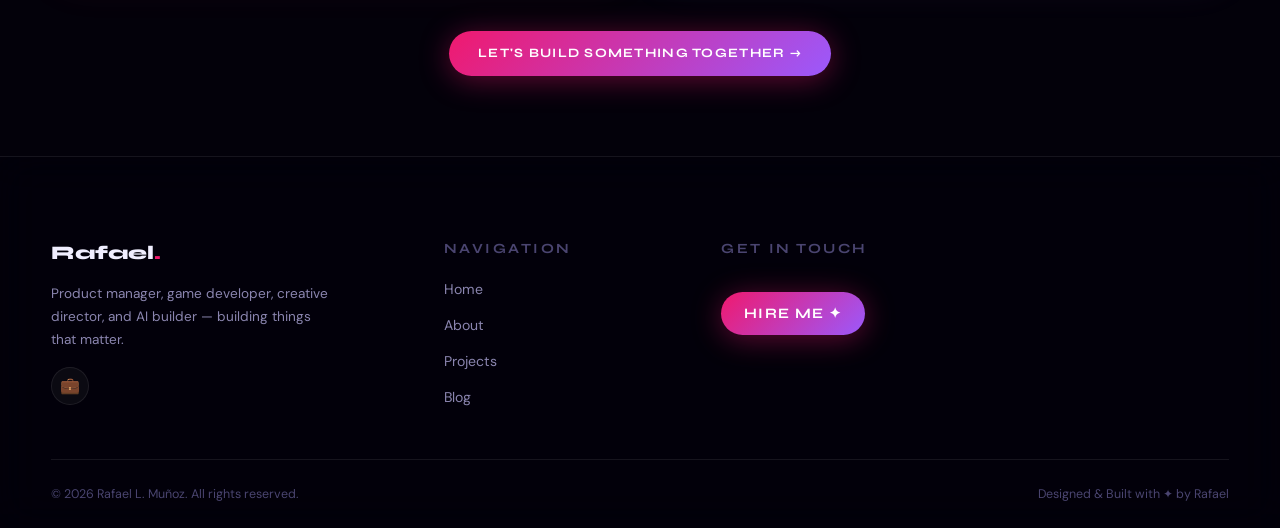
==== commit 7f2649fb: "About page: Core Values in two columns on desktop to halve scrolling" ====
--- a/about.html
+++ b/about.html
@@ -26,17 +26,16 @@
     .bio-photo img { width: 100%; object-fit: cover; display: block; }
     .bio-social { display: flex; gap: .8rem; justify-content: center; flex-wrap: wrap; }
 
-    /* ── Core Values — illustrated banner cards ──────────────
-       Each card is a full-width banner: the illustration fills the
-       card and the text sits as real HTML over its dark left side
-       (the art is generated with that side left empty on purpose).
-       Text lives in HTML, not baked into the image, so it stays
-       readable on phones and to screen readers. Each card sets its
-       own --value-accent (border, icon, tagline) and --value-title.
-       On phones the art moves above the text instead of behind it. ── */
+    /* ── Core Values — illustrated cards ─────────────────────
+       Two columns on desktop (halves the scrolling vs. full-width
+       banners), one column at ≤900px. Each card: illustration on top,
+       real HTML text below — text is never baked into the image, so
+       it stays readable on phones and to screen readers. Each card
+       sets its own --value-accent (border, icon, tagline) and
+       --value-title. ── */
     .values-list {
-      display: flex;
-      flex-direction: column;
+      display: grid;
+      grid-template-columns: repeat(2, minmax(0, 1fr));
       gap: 1.5rem;
       margin-top: var(--sp-lg);
     }
@@ -45,7 +44,7 @@
       --value-title: var(--text-primary);
       position: relative;
       display: flex;
-      align-items: center;
+      flex-direction: column;
       overflow: hidden;
       border-radius: var(--radius-lg);
       border: 1px solid color-mix(in srgb, var(--value-accent) 45%, transparent);
@@ -56,60 +55,51 @@
       transition: opacity .7s var(--ease), transform .7s var(--ease),
                   border-color var(--transition), box-shadow var(--transition);
     }
-    /* Zero-width spacer that sets a minimum 12:5 banner shape (padding %
-       is a share of the card's width). Unlike aspect-ratio, it never
-       clips: if the text needs more room the card simply grows. */
-    .value-card::before {
-      content: '';
-      flex: 0 0 0;
-      padding-top: 41.667%;
-    }
     .value-card:hover {
       transform: translateY(-4px);
       border-color: color-mix(in srgb, var(--value-accent) 80%, transparent);
       box-shadow: 0 20px 60px rgba(0,0,0,.45), 0 0 50px color-mix(in srgb, var(--value-accent) 18%, transparent);
     }
+    /* Whole illustration at its native 2:1 shape. */
     .value-art {
-      position: absolute;
-      inset: 0;
+      display: block;
       width: 100%;
-      height: 100%;
+      height: auto;
+      aspect-ratio: 2 / 1;
       object-fit: cover;
-      /* Bias the crop upward a little so the sun/symbol near the top
-         of each illustration never gets cut off. */
-      object-position: 50% 35%;
       transition: transform .8s var(--ease);
     }
     .value-card:hover .value-art { transform: scale(1.03); }
-    /* Extra darkening behind the text, fading out before the subject. */
-    .value-scrim {
-      position: absolute;
-      inset: 0;
-      background: linear-gradient(90deg,
-        rgba(3,1,10,.6) 0%,
-        rgba(3,1,10,.35) 38%,
-        transparent 58%);
-    }
+    /* Text panel — fills the rest of the card so cards in the same
+       row end at the same height. Icon sits beside the title (grid
+       row 1); everything else spans the full width below it. */
     .value-content {
       position: relative;
       z-index: 1;
-      width: min(48%, 560px);
-      padding: clamp(1.5rem, 3.5vw, 3rem);
-    }
+      flex: 1;
+      display: grid;
+      grid-template-columns: auto 1fr;
+      column-gap: .85rem;
+      align-items: center;
+      align-content: start;
+      padding: 1.5rem 1.75rem 1.75rem;
+      background: linear-gradient(180deg,
+        color-mix(in srgb, var(--value-accent) 8%, var(--bg-deep)) 0%, var(--bg-deep) 100%);
+    }
+    .value-content > :not(.value-icon):not(.value-title) { grid-column: 1 / -1; }
     .value-icon {
       display: block;
-      width: clamp(2.25rem, 3.5vw, 2.9rem);
-      height: clamp(2.25rem, 3.5vw, 2.9rem);
+      width: 2.1rem;
+      height: 2.1rem;
       color: var(--value-accent);
       filter: drop-shadow(0 0 12px color-mix(in srgb, var(--value-accent) 45%, transparent));
-      margin-bottom: 1.1rem;
     }
     .value-icon svg { width: 100%; height: 100%; display: block; }
     .value-title {
       font-family: var(--font-display);
-      /* Syne is a very wide face — kept modest so titles stay on one
-         line on desktop like the original card designs. */
-      font-size: clamp(1.35rem, 2.2vw, 1.75rem);
+      /* Syne is a very wide face — sized so every title stays on one
+         line at half width on desktop. */
+      font-size: clamp(1.2rem, 1.9vw, 1.6rem);
       font-weight: 800;
       line-height: 1.1;
       color: var(--value-title);
@@ -122,17 +112,17 @@
       border-radius: 2px;
       background: var(--value-title);
       opacity: .8;
-      margin: 1.1rem 0;
+      margin: 1rem 0 .9rem;
     }
     .value-desc {
-      font-size: clamp(.95rem, 1.35vw, 1.1rem);
+      font-size: 1rem;
       line-height: 1.7;
       color: var(--text-primary);
       opacity: .88;
       text-shadow: 0 1px 10px rgba(0,0,0,.6);
     }
     .value-tagline {
-      margin-top: 1.4rem;
+      margin-top: 1.1rem;
       font-family: var(--font-display);
       font-size: .8rem;
       font-weight: 700;
@@ -150,38 +140,17 @@
     .value-card--action      { --value-accent: #ff5a5a; --value-title: #ffe3e0; }
     .value-card--craft       { --value-accent: #ff9a5c; --value-title: #ffe6d6; }
 
-    /* Small laptops: text column gets a bit more of the width */
-    @media (max-width: 1100px) {
-      .value-content { width: 54%; }
-      .value-scrim {
-        background: linear-gradient(90deg,
-          rgba(3,1,10,.7) 0%, rgba(3,1,10,.45) 42%, transparent 66%);
-      }
-    }
-    /* Tablet and phone: art on top, text below on a solid dark panel —
-       never text over busy art once the card gets narrow. */
+    /* Tablet: one card per row. */
     @media (max-width: 900px) {
-      .value-card { flex-direction: column; align-items: stretch; }
-      .value-card::before { display: none; }
-      .value-art {
-        position: static;
-        height: auto;
-        aspect-ratio: 2 / 1;          /* tablet: the whole illustration */
-        object-position: 50% 50%;
-      }
-      .value-scrim { display: none; }
-      .value-content {
-        width: 100%;
-        padding: 1.6rem 1.75rem 1.9rem;
-        background: linear-gradient(180deg,
-          color-mix(in srgb, var(--value-accent) 8%, var(--bg-deep)) 0%, var(--bg-deep) 100%);
-      }
+      .values-list { grid-template-columns: 1fr; }
+      .value-title { font-size: 1.5rem; }
     }
     /* Phone: taller crop that zooms toward the subject on the right
        (the empty left side of the art isn't needed when text is below). */
     @media (max-width: 600px) {
       .value-art { aspect-ratio: 4 / 3; object-position: 72% 40%; }
-      .value-content { padding: 1.4rem 1.3rem 1.7rem; }
+      .value-content { padding: 1.3rem 1.3rem 1.6rem; }
+      .value-title { font-size: 1.3rem; }
       .value-tagline { letter-spacing: .24em; }
     }
     @media (prefers-reduced-motion: reduce) {
@@ -705,7 +674,6 @@
 
       <article class="value-card value-card--craft" data-reveal>
         <img class="value-art" src="value-craft-over-output.webp" alt="" loading="lazy" width="1774" height="887" />
-        <div class="value-scrim"></div>
         <div class="value-content">
           <span class="value-icon" aria-hidden="true"><svg viewBox="0 0 24 24" fill="none" stroke="currentColor" stroke-width="1.75" stroke-linecap="round" stroke-linejoin="round"><path d="M8.5 14.5A2.5 2.5 0 0 0 11 12c0-1.38-.5-2-1-3-1.07-2.14-.22-4.05 2-6 .5 2.5 2 4.9 4 6.5 2 1.6 3 3.5 3 5.5a7 7 0 1 1-14 0c0-1.15.43-2.29 1-3a2.5 2.5 0 0 0 2.5 2.5z"/></svg></span>
           <h3 class="value-title">Craft Over Output</h3>
@@ -717,7 +685,6 @@
 
       <article class="value-card value-card--systems" data-reveal>
         <img class="value-art" src="value-think-in-systems.webp" alt="" loading="lazy" width="1774" height="887" />
-        <div class="value-scrim"></div>
         <div class="value-content">
           <span class="value-icon" aria-hidden="true"><svg viewBox="0 0 24 24" fill="none" stroke="currentColor" stroke-width="1.75" stroke-linecap="round" stroke-linejoin="round"><circle cx="12" cy="12" r="10"/><path d="M2 12h20"/><path d="M12 2a15.3 15.3 0 0 1 4 10 15.3 15.3 0 0 1-4 10 15.3 15.3 0 0 1-4-10 15.3 15.3 0 0 1 4-10z"/></svg></span>
           <h3 class="value-title">Think in Systems</h3>
@@ -729,7 +696,6 @@
 
       <article class="value-card value-card--curiosity" data-reveal>
         <img class="value-art" src="value-curiosity-first.webp" alt="" loading="lazy" width="1774" height="887" />
-        <div class="value-scrim"></div>
         <div class="value-content">
           <span class="value-icon" aria-hidden="true"><svg viewBox="0 0 24 24" fill="none" stroke="currentColor" stroke-width="1.75" stroke-linecap="round" stroke-linejoin="round"><path d="M15 14c.2-1 .7-1.7 1.5-2.5 1-.9 1.5-2.2 1.5-3.5A6 6 0 0 0 6 8c0 1 .2 2.2 1.5 3.5.7.7 1.3 1.5 1.5 2.5"/><path d="M9 18h6"/><path d="M10 22h4"/></svg></span>
           <h3 class="value-title">Curiosity First</h3>
@@ -741,7 +707,6 @@
 
       <article class="value-card value-card--people" data-reveal>
         <img class="value-art" src="value-people-over-process.webp" alt="" loading="lazy" width="1774" height="887" />
-        <div class="value-scrim"></div>
         <div class="value-content">
           <span class="value-icon" aria-hidden="true"><svg viewBox="0 0 24 24" fill="none" stroke="currentColor" stroke-width="1.75" stroke-linecap="round" stroke-linejoin="round"><path d="M16 21v-2a4 4 0 0 0-4-4H6a4 4 0 0 0-4 4v2"/><circle cx="9" cy="7" r="4"/><path d="M22 21v-2a4 4 0 0 0-3-3.87"/><path d="M16 3.13a4 4 0 0 1 0 7.75"/></svg></span>
           <h3 class="value-title">People Over Process</h3>
@@ -753,7 +718,6 @@
 
       <article class="value-card value-card--action" data-reveal>
         <img class="value-art" src="value-bias-toward-action.webp" alt="" loading="lazy" width="1774" height="887" />
-        <div class="value-scrim"></div>
         <div class="value-content">
           <span class="value-icon" aria-hidden="true"><svg viewBox="0 0 24 24" fill="none" stroke="currentColor" stroke-width="1.75" stroke-linecap="round" stroke-linejoin="round"><path d="M13 2 3 14h9l-1 8 10-12h-9l1-8z"/></svg></span>
           <h3 class="value-title">Bias Toward Action</h3>
@@ -765,7 +729,6 @@
 
       <article class="value-card value-card--intentional" data-reveal>
         <img class="value-art" src="value-intentional-design.webp" alt="" loading="lazy" width="1774" height="887" />
-        <div class="value-scrim"></div>
         <div class="value-content">
           <span class="value-icon" aria-hidden="true"><svg viewBox="0 0 24 24" fill="none" stroke="currentColor" stroke-width="1.75" stroke-linecap="round" stroke-linejoin="round"><circle cx="12" cy="12" r="10"/><circle cx="12" cy="12" r="6"/><circle cx="12" cy="12" r="2"/></svg></span>
           <h3 class="value-title">Intentional Design</h3>
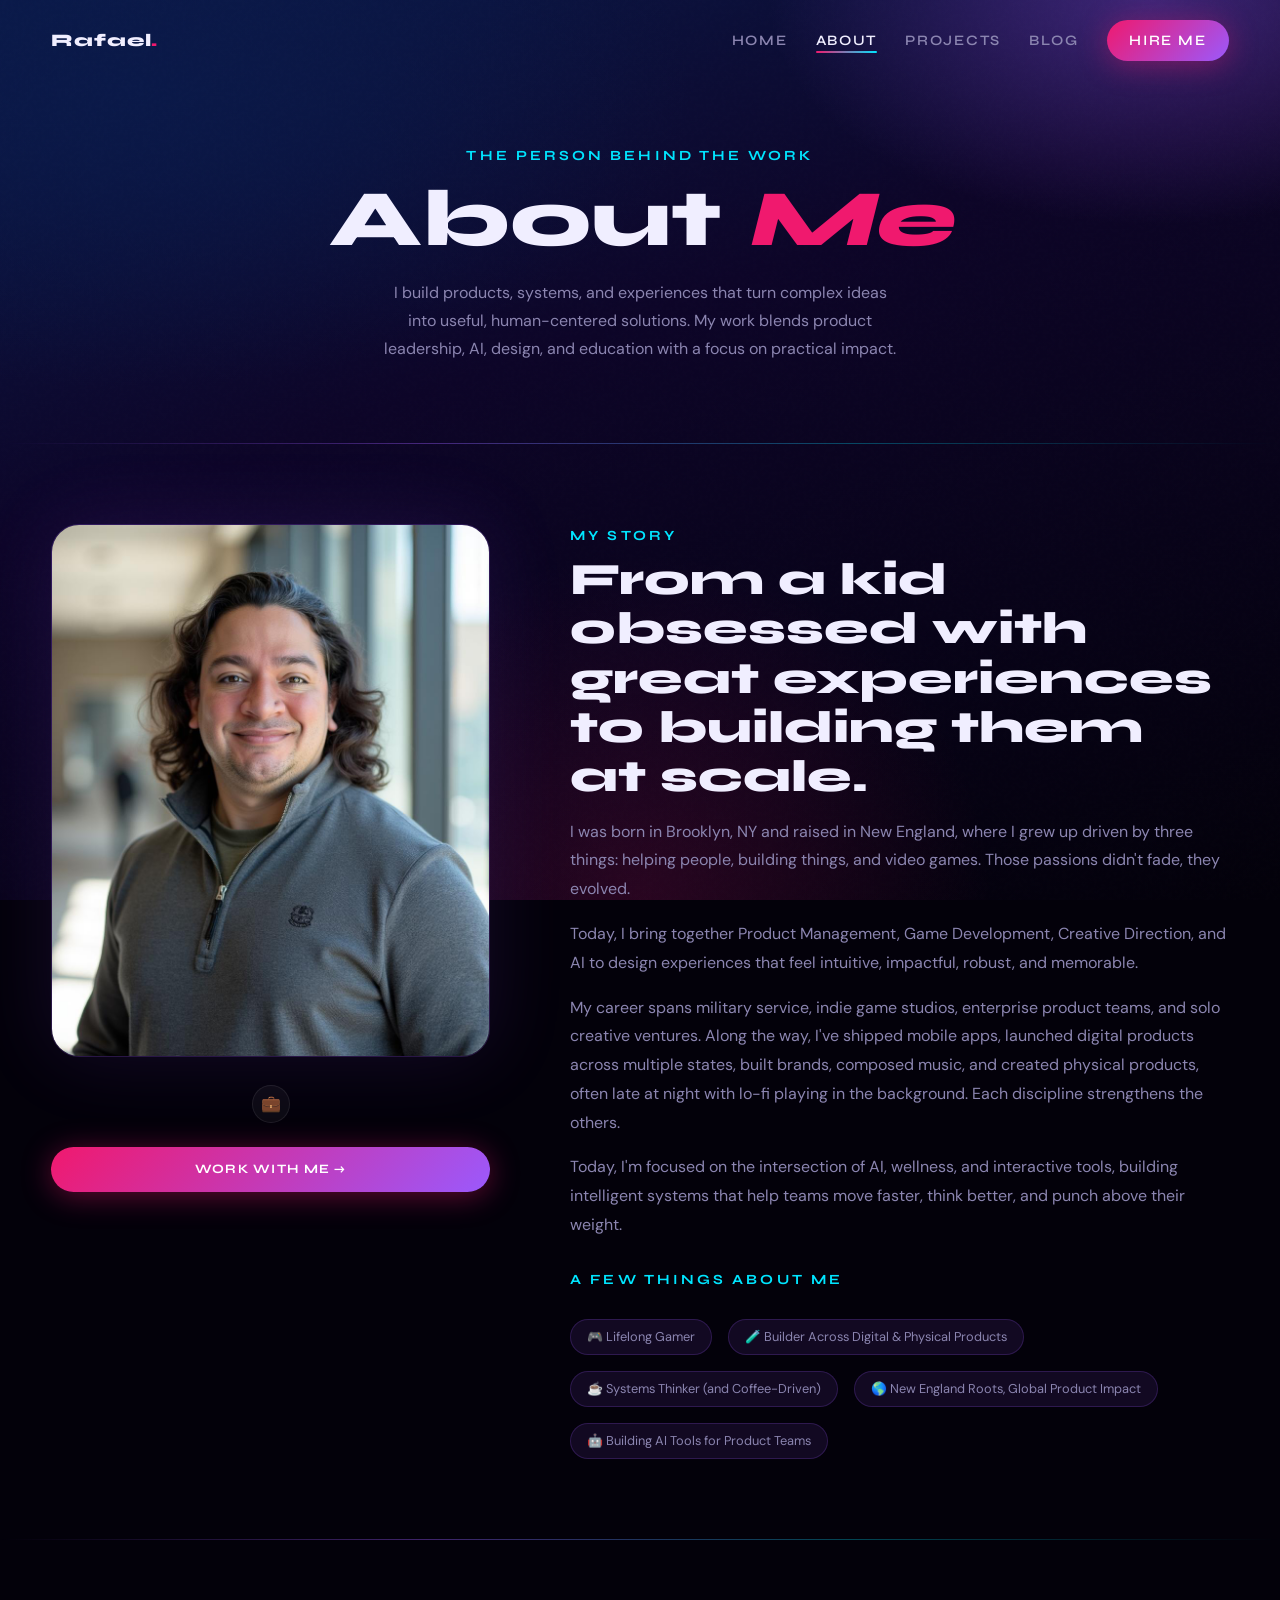
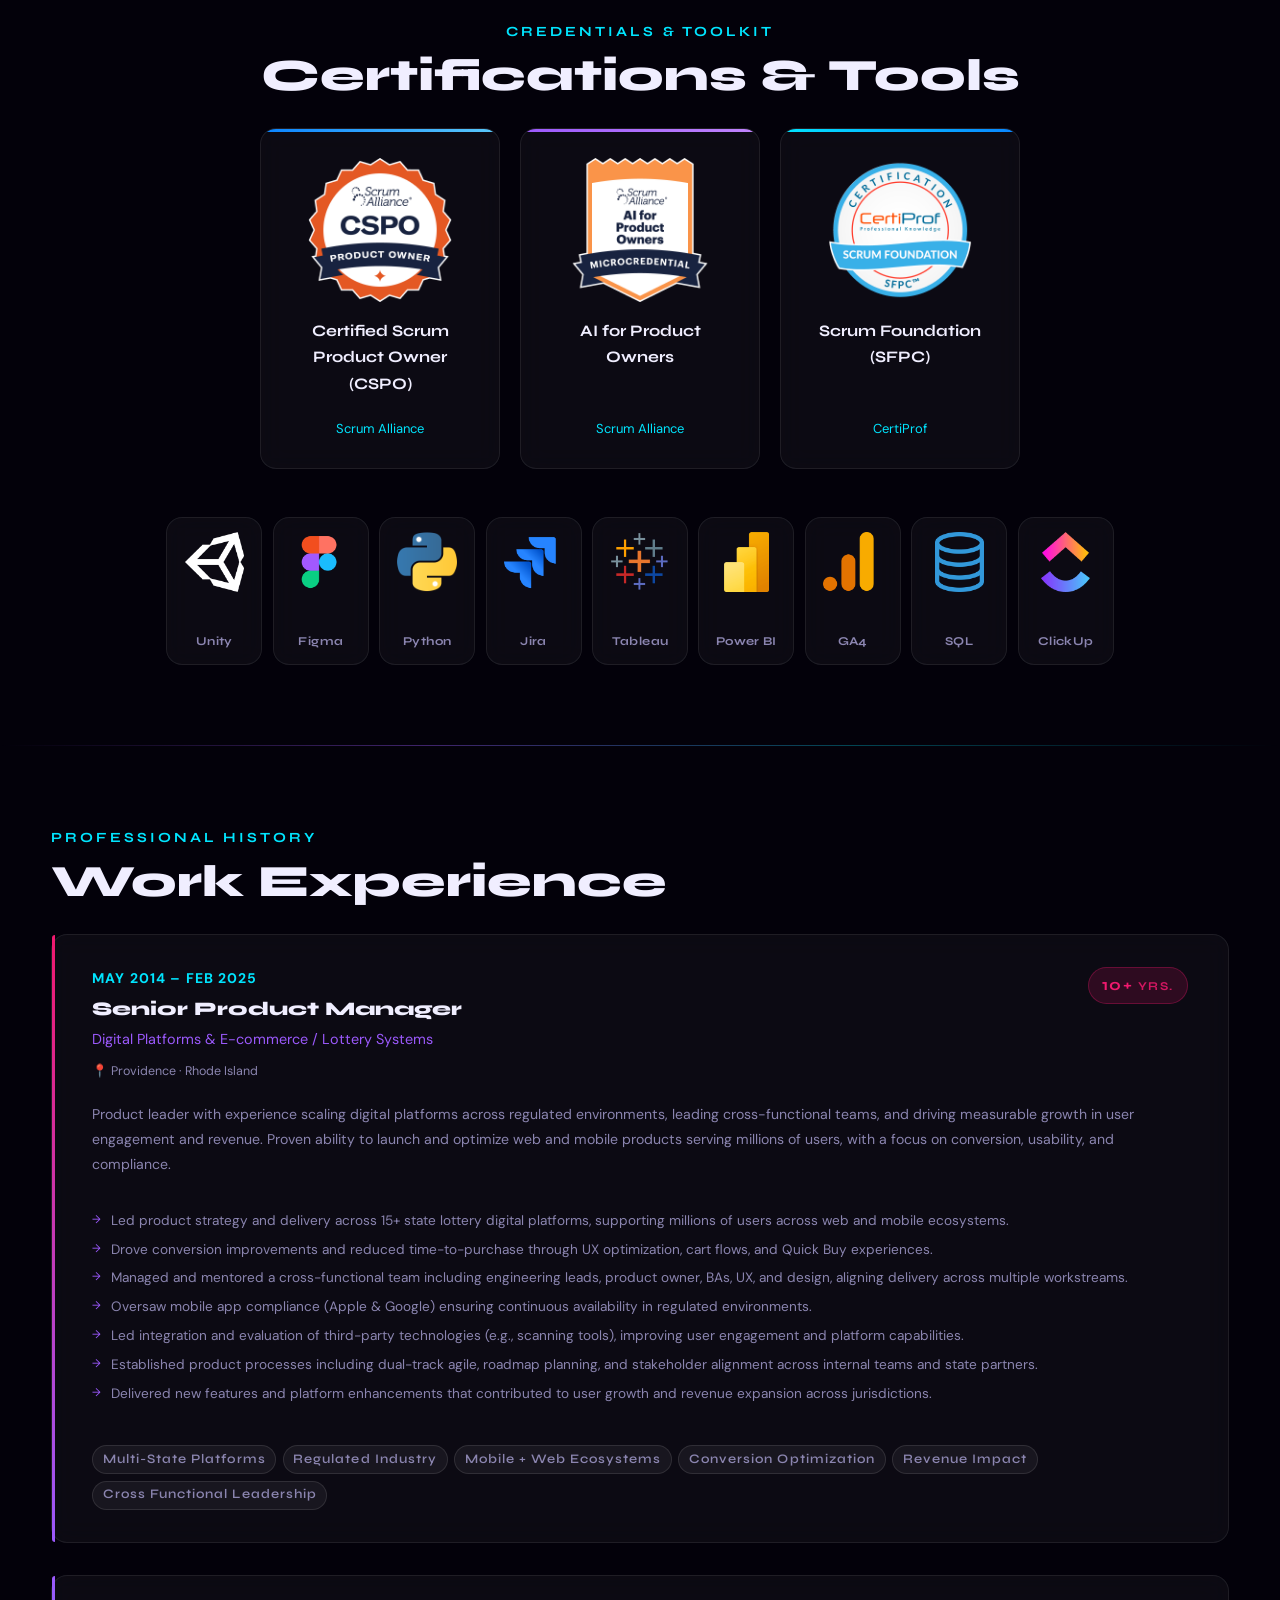
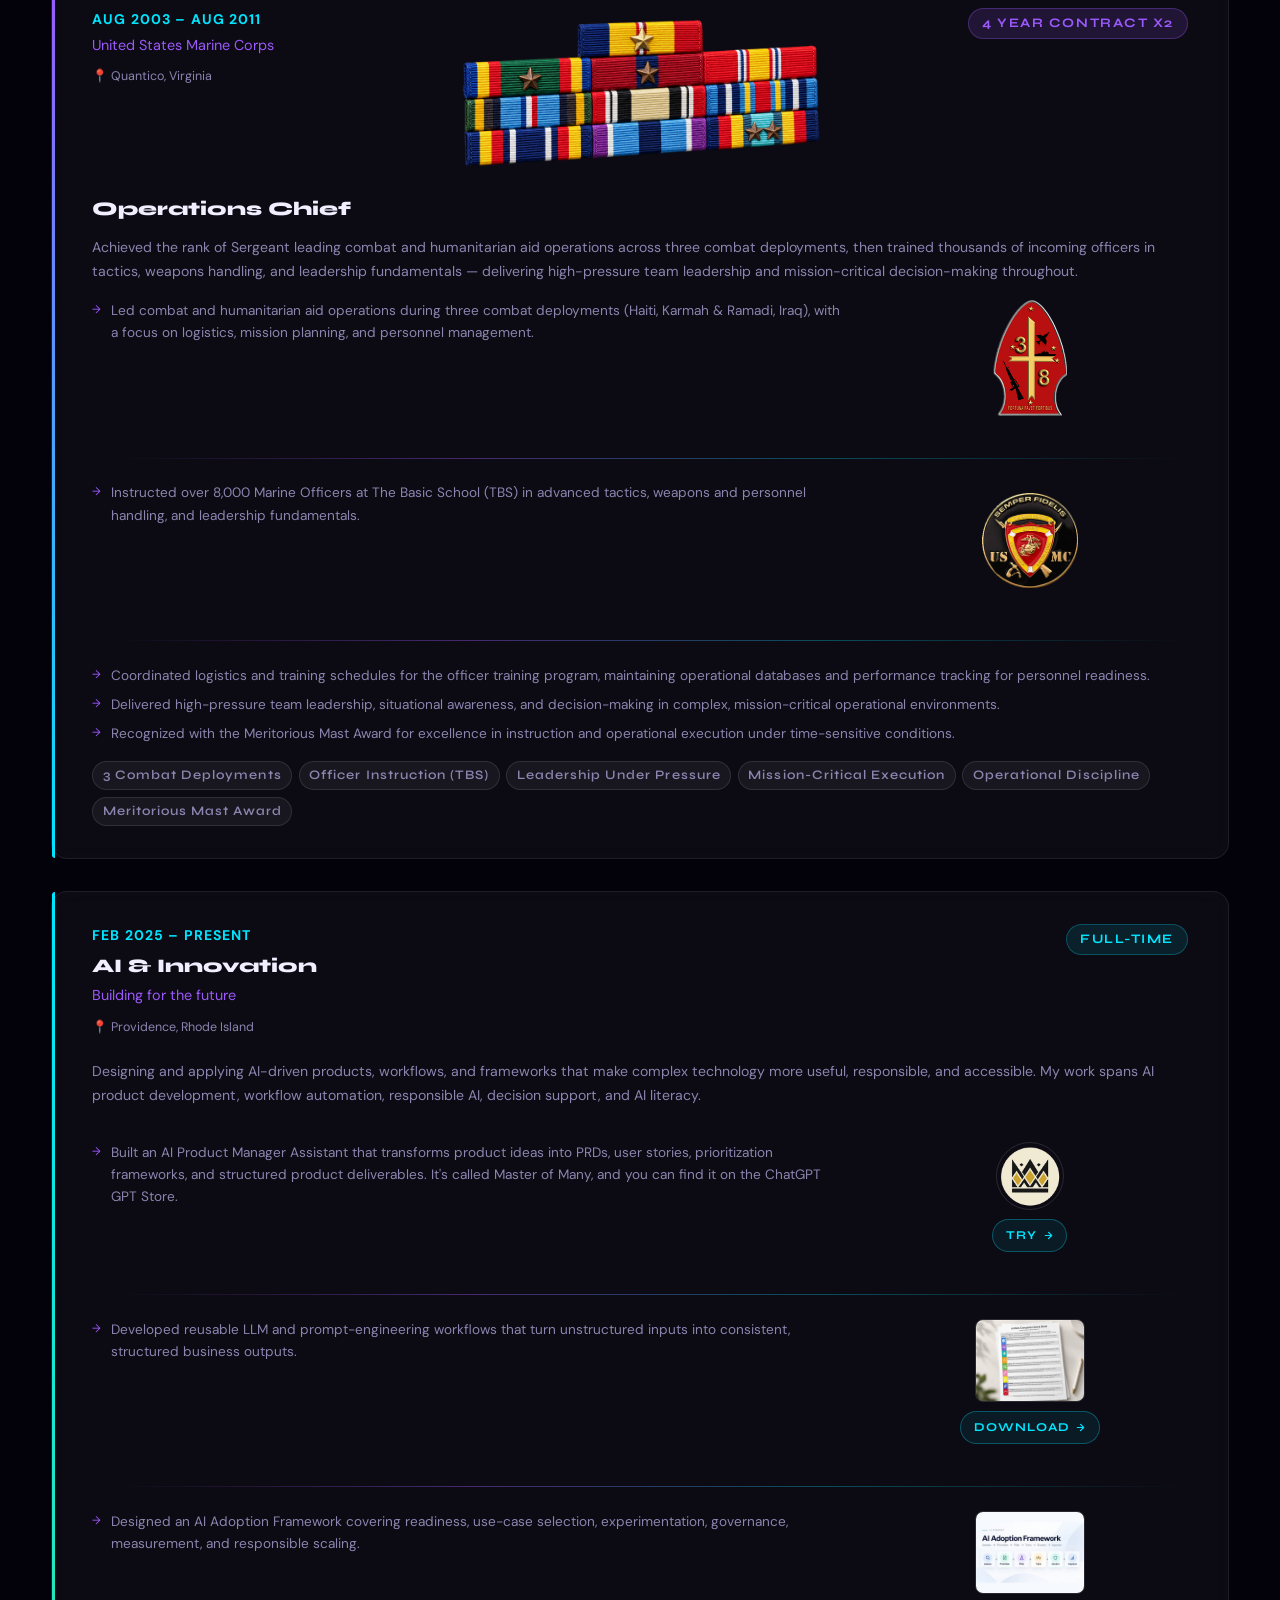
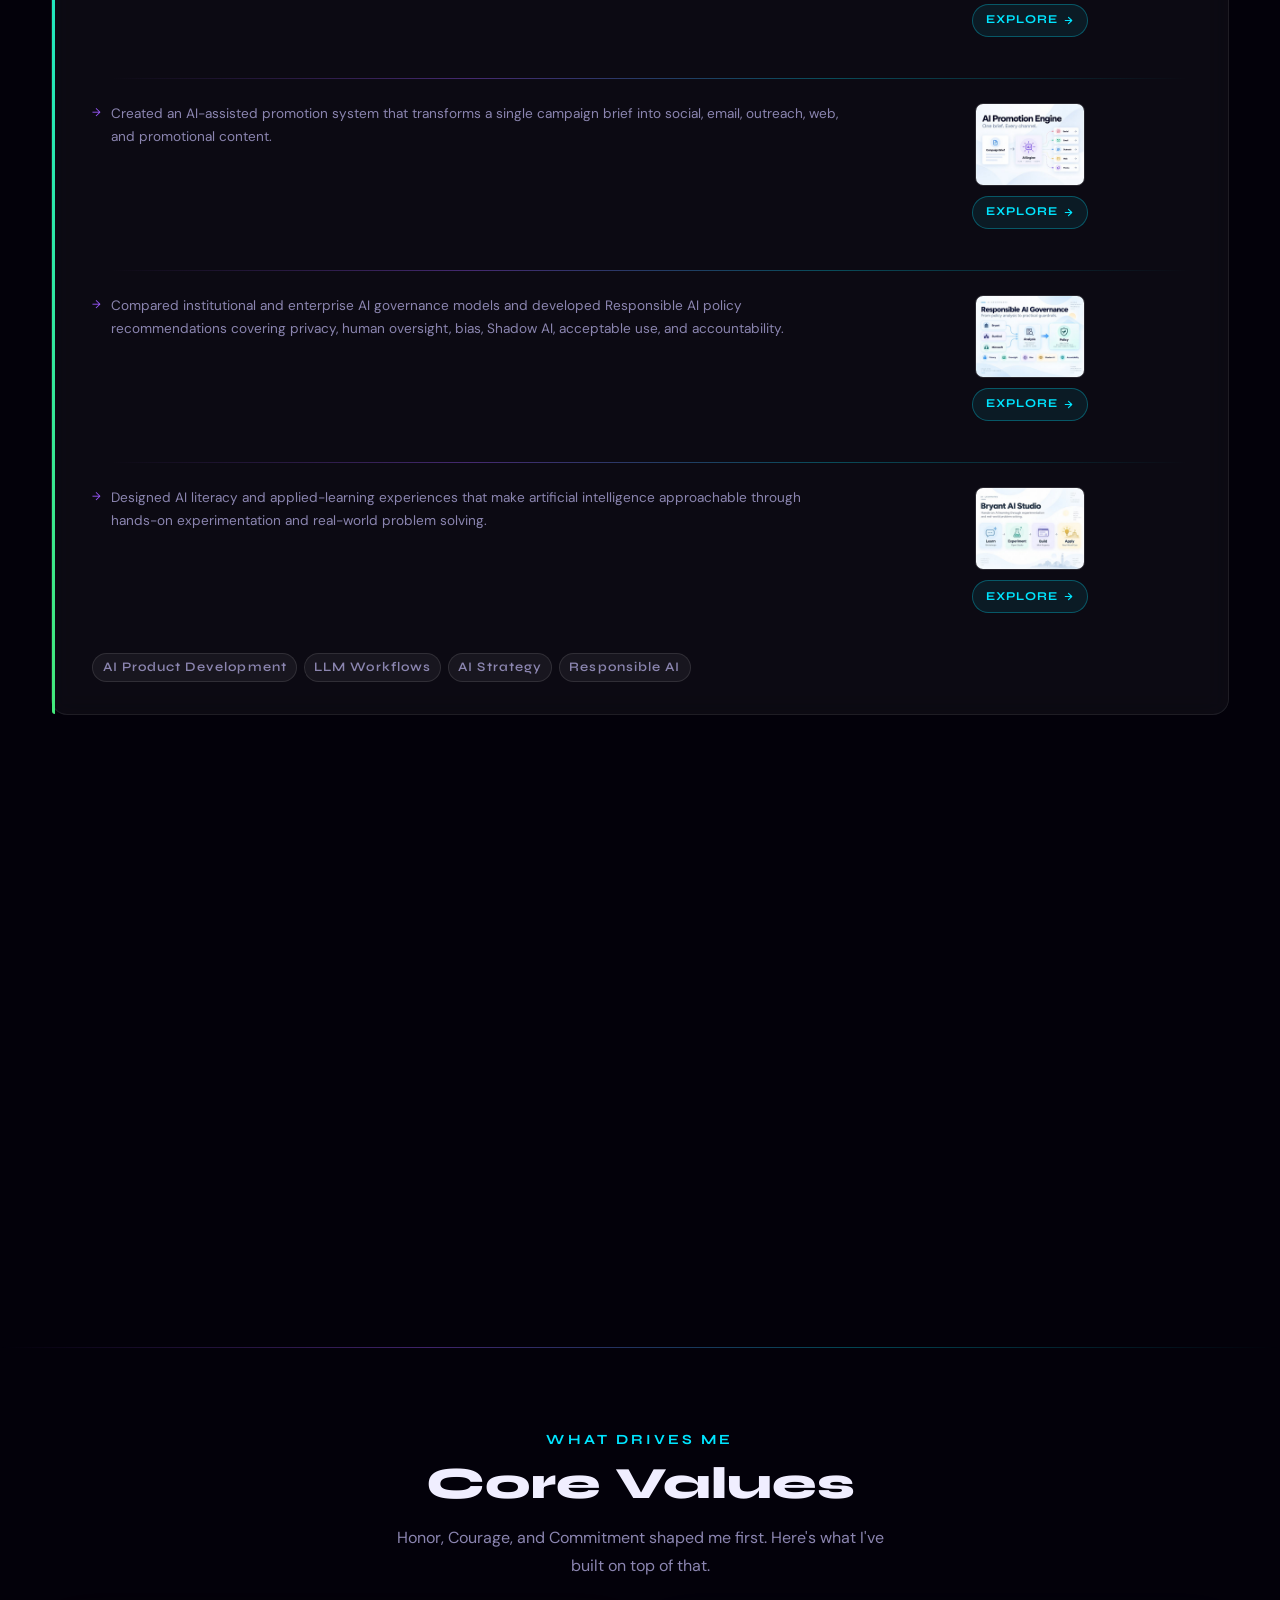
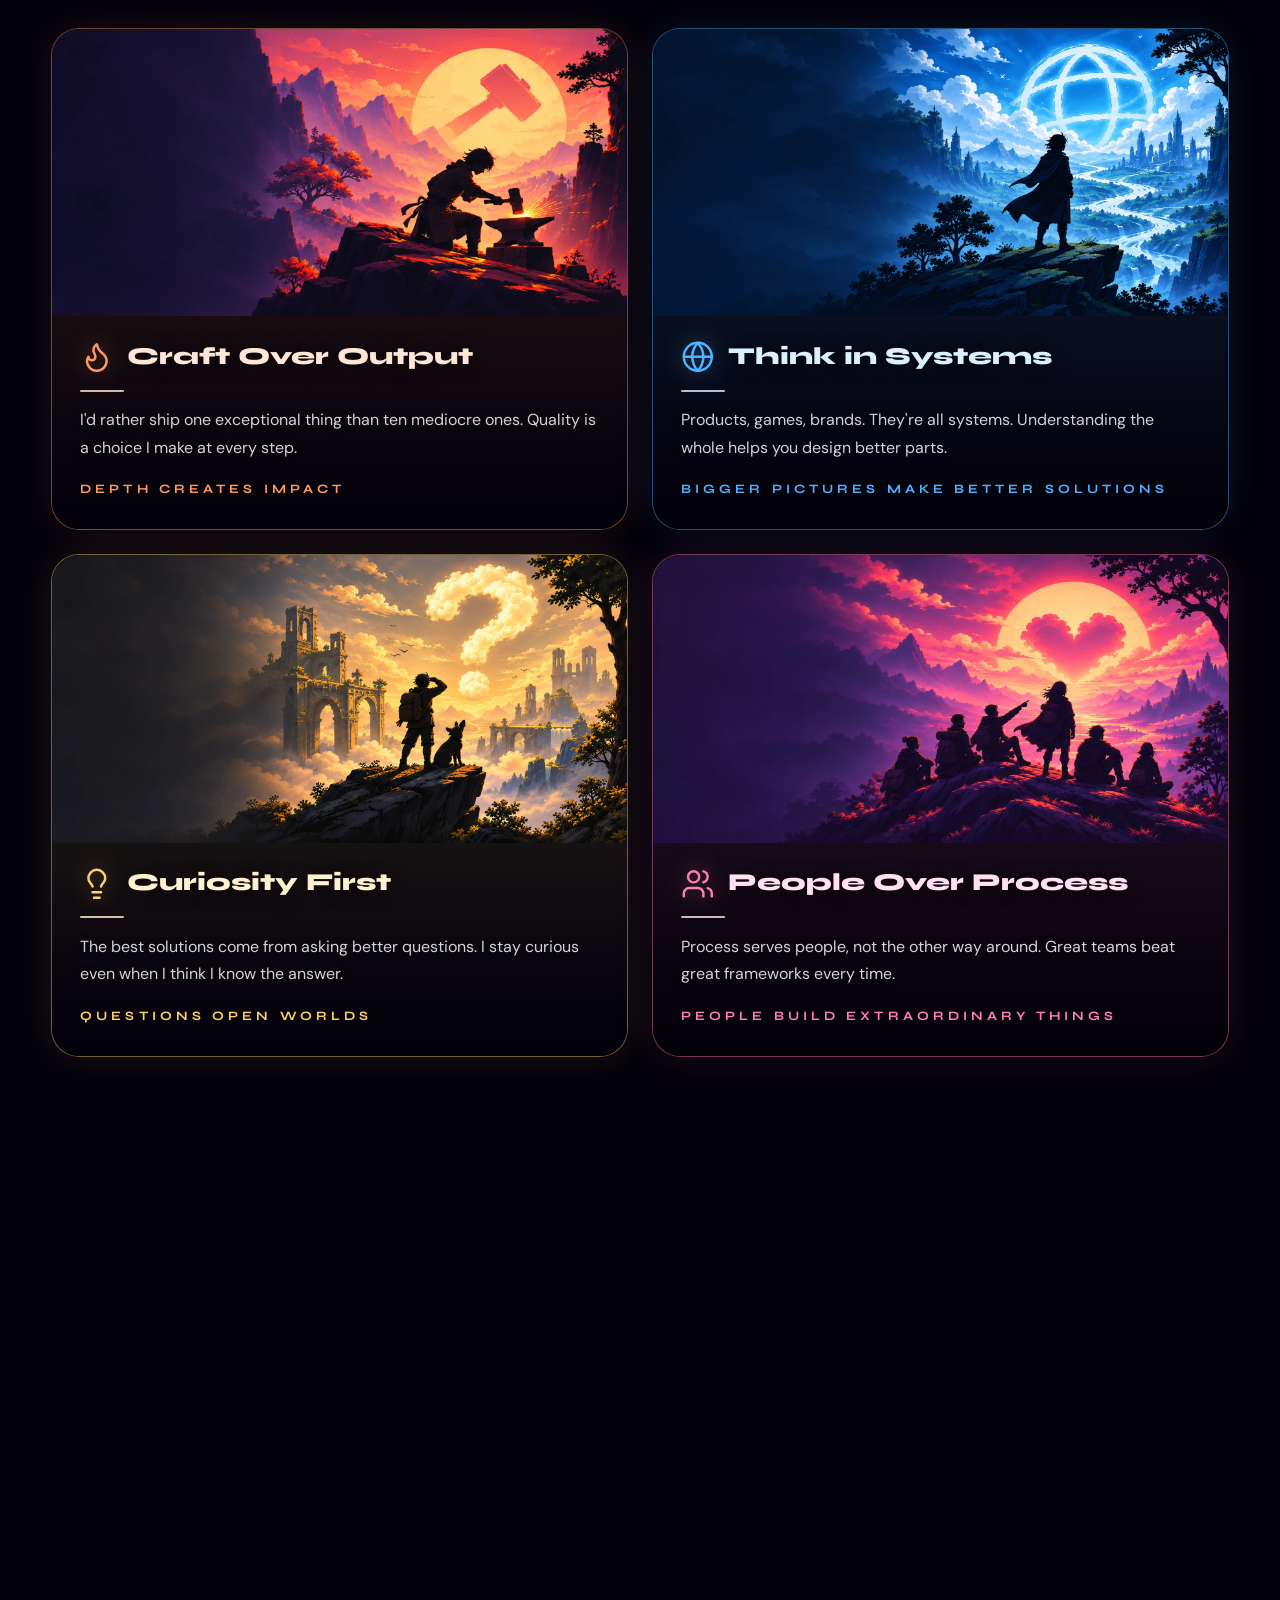
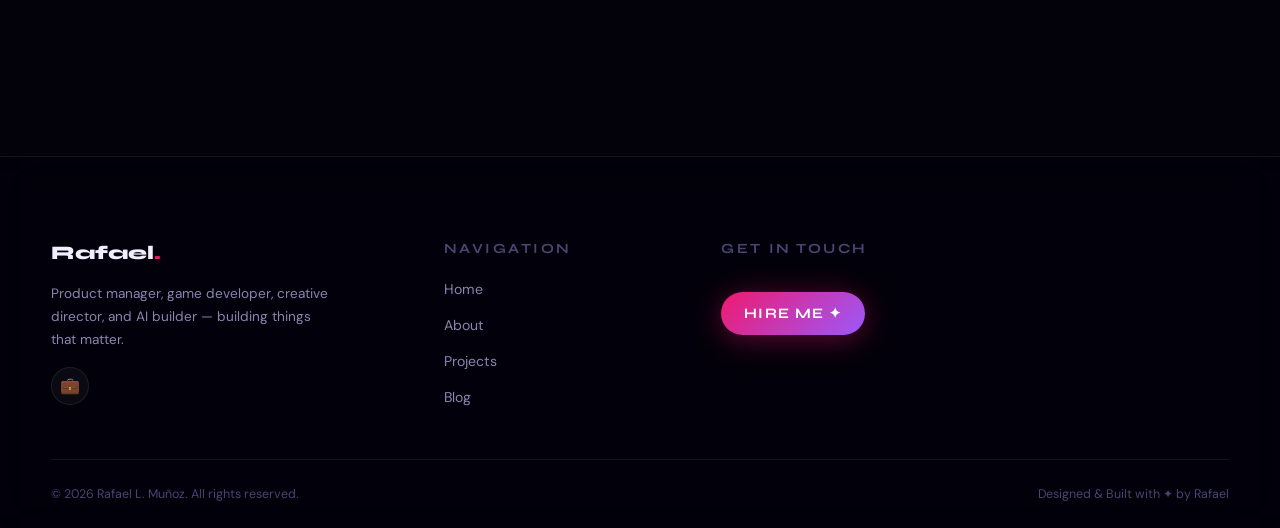
==== commit 1d3cb1e1: "All pages: version-tag styles.css and nav.js so browsers fetch updates immediately" ====
--- a/about.html
+++ b/about.html
@@ -6,7 +6,7 @@
   <title>About — Rafael L. Muñoz</title>
   <link rel="preconnect" href="https://fonts.googleapis.com" />
   <link rel="preconnect" href="https://fonts.gstatic.com" crossorigin />
-  <link rel="stylesheet" href="styles.css" />
+  <link rel="stylesheet" href="styles.css?v=20261115" />
   <style>
     /* ── Bio layout ───────────────────────────────────────── */
     .bio-grid {
@@ -750,6 +750,6 @@
 <div id="site-footer"></div>
 
 
-<script src="nav.js"></script>
+<script src="nav.js?v=20261115"></script>
 </body>
 </html>
--- a/styles.css
+++ b/styles.css
@@ -633,9 +633,9 @@
   box-shadow: 0 24px 60px rgba(0,0,0,0.5), 0 0 0 1px rgba(155,89,252,0.2);
 }
 
-.project-card--featured {
-  grid-column: span 2;
-}
+/* Hierarchy in one row: the primary (featured) card is twice as wide
+   as each medium card, and all three share the same height. */
+.projects-grid--featured { grid-template-columns: minmax(0, 2fr) minmax(0, 1fr) minmax(0, 1fr); }
 
 .project-thumb {
   width: 100%;
@@ -649,7 +649,26 @@
   font-size: 4rem;
 }
 
-.project-card--featured .project-thumb { aspect-ratio: 21/9; }
+/* Featured thumb fills whatever height the row leaves above its text. */
+.project-card--featured .project-thumb {
+  aspect-ratio: auto;
+  flex: 1 1 auto;
+  min-height: 150px;
+}
+/* Medium cards get a shorter thumb so the column stays compact. */
+.projects-grid > .project-card:not(.project-card--featured) .project-thumb { aspect-ratio: 2 / 1; }
+
+/* Real photo thumbnail (fills the thumb, zooms slightly on hover) */
+.project-thumb--photo img {
+  position: absolute;
+  inset: 0;
+  width: 100%;
+  height: 100%;
+  object-fit: cover;
+  object-position: 40% 45%;
+  transition: transform 0.6s var(--ease);
+}
+.project-card:hover .project-thumb--photo img { transform: scale(1.04); }
 
 .project-thumb-overlay {
   position: absolute;
@@ -657,8 +676,35 @@
   background: linear-gradient(to bottom, transparent 40%, rgba(3,1,10,0.9));
 }
 
+/* Column layout so the "Case Study" link sits at the bottom of every
+   card in a row, no matter how long each description is. */
+.project-card { display: flex; flex-direction: column; }
 .project-body {
   padding: 1.25rem 1.5rem 1.5rem;
+  flex: 1;
+  display: flex;
+  flex-direction: column;
+  align-items: flex-start;
+}
+.project-body .project-arrow { margin-top: auto; }
+.project-card--featured .project-body { flex: 0 0 auto; }
+
+/* Quick-fact chips on the featured card */
+.project-highlights {
+  list-style: none;
+  display: flex;
+  flex-wrap: wrap;
+  gap: 0.5rem;
+  margin: 0 0 1rem;
+}
+.project-highlights li {
+  font-size: 0.78rem;
+  font-weight: 600;
+  color: var(--text-primary);
+  background: rgba(255,255,255,0.05);
+  border: 1px solid rgba(255,255,255,0.1);
+  border-radius: var(--radius-xl);
+  padding: 0.3rem 0.75rem;
 }
 
 .project-tag {
@@ -677,6 +723,7 @@
 .tag-apps    { background: rgba(0,229,255,0.1);   color: var(--accent-cyan);   border: 1px solid rgba(0,229,255,0.25);   }
 .tag-brands  { background: rgba(155,89,252,0.15); color: var(--accent-violet); border: 1px solid rgba(155,89,252,0.3);   }
 .tag-ai      { background: rgba(255,209,102,0.1); color: var(--accent-gold);   border: 1px solid rgba(255,209,102,0.25); }
+.tag-education { background: rgba(94,224,160,0.1); color: #5ee0a0;          border: 1px solid rgba(94,224,160,0.28);  }
 
 .project-title {
   font-size: 1.1rem;
@@ -691,7 +738,8 @@
   margin-bottom: 1rem;
 }
 
-.project-card--featured .project-title { font-size: 1.4rem; }
+/* Sized so the featured title fits on one line at desktop width. */
+.project-card--featured .project-title { font-size: clamp(1.15rem, 1.8vw, 1.35rem); }
 
 .project-arrow {
   display: inline-flex;
@@ -1086,7 +1134,10 @@
   .about-chips { justify-content: center; }
 
   .projects-grid { grid-template-columns: 1fr 1fr; }
-  .project-card--featured { grid-column: span 2; }
+  /* Tablet: featured card runs full width on top, mediums sit side by side below. */
+  .projects-grid--featured { grid-template-columns: 1fr 1fr; }
+  .project-card--featured { grid-column: 1 / -1; }
+  .project-card--featured .project-thumb { flex: none; min-height: 0; aspect-ratio: 21 / 9; }
 
   .skills-grid { grid-template-columns: repeat(2, 1fr); }
 
@@ -1107,8 +1158,10 @@
   .hero-credentials { max-width: calc(100% - 2rem); gap: 0.6rem; }
   .hero-cred-pill { min-height: 6.75rem; padding: 0.65rem 0.7rem; }
 
-  .projects-grid { grid-template-columns: 1fr; }
+  .projects-grid, .projects-grid--featured { grid-template-columns: 1fr; }
   .project-card--featured { grid-column: span 1; }
+  .project-card--featured .project-thumb { aspect-ratio: 16 / 10; }
+  .project-card--featured .project-body { padding: 1.25rem 1.5rem 1.5rem; }
 
   .skills-grid { grid-template-columns: repeat(2, 1fr); gap: 1rem; }
   .skill-card { min-height: 220px; }
